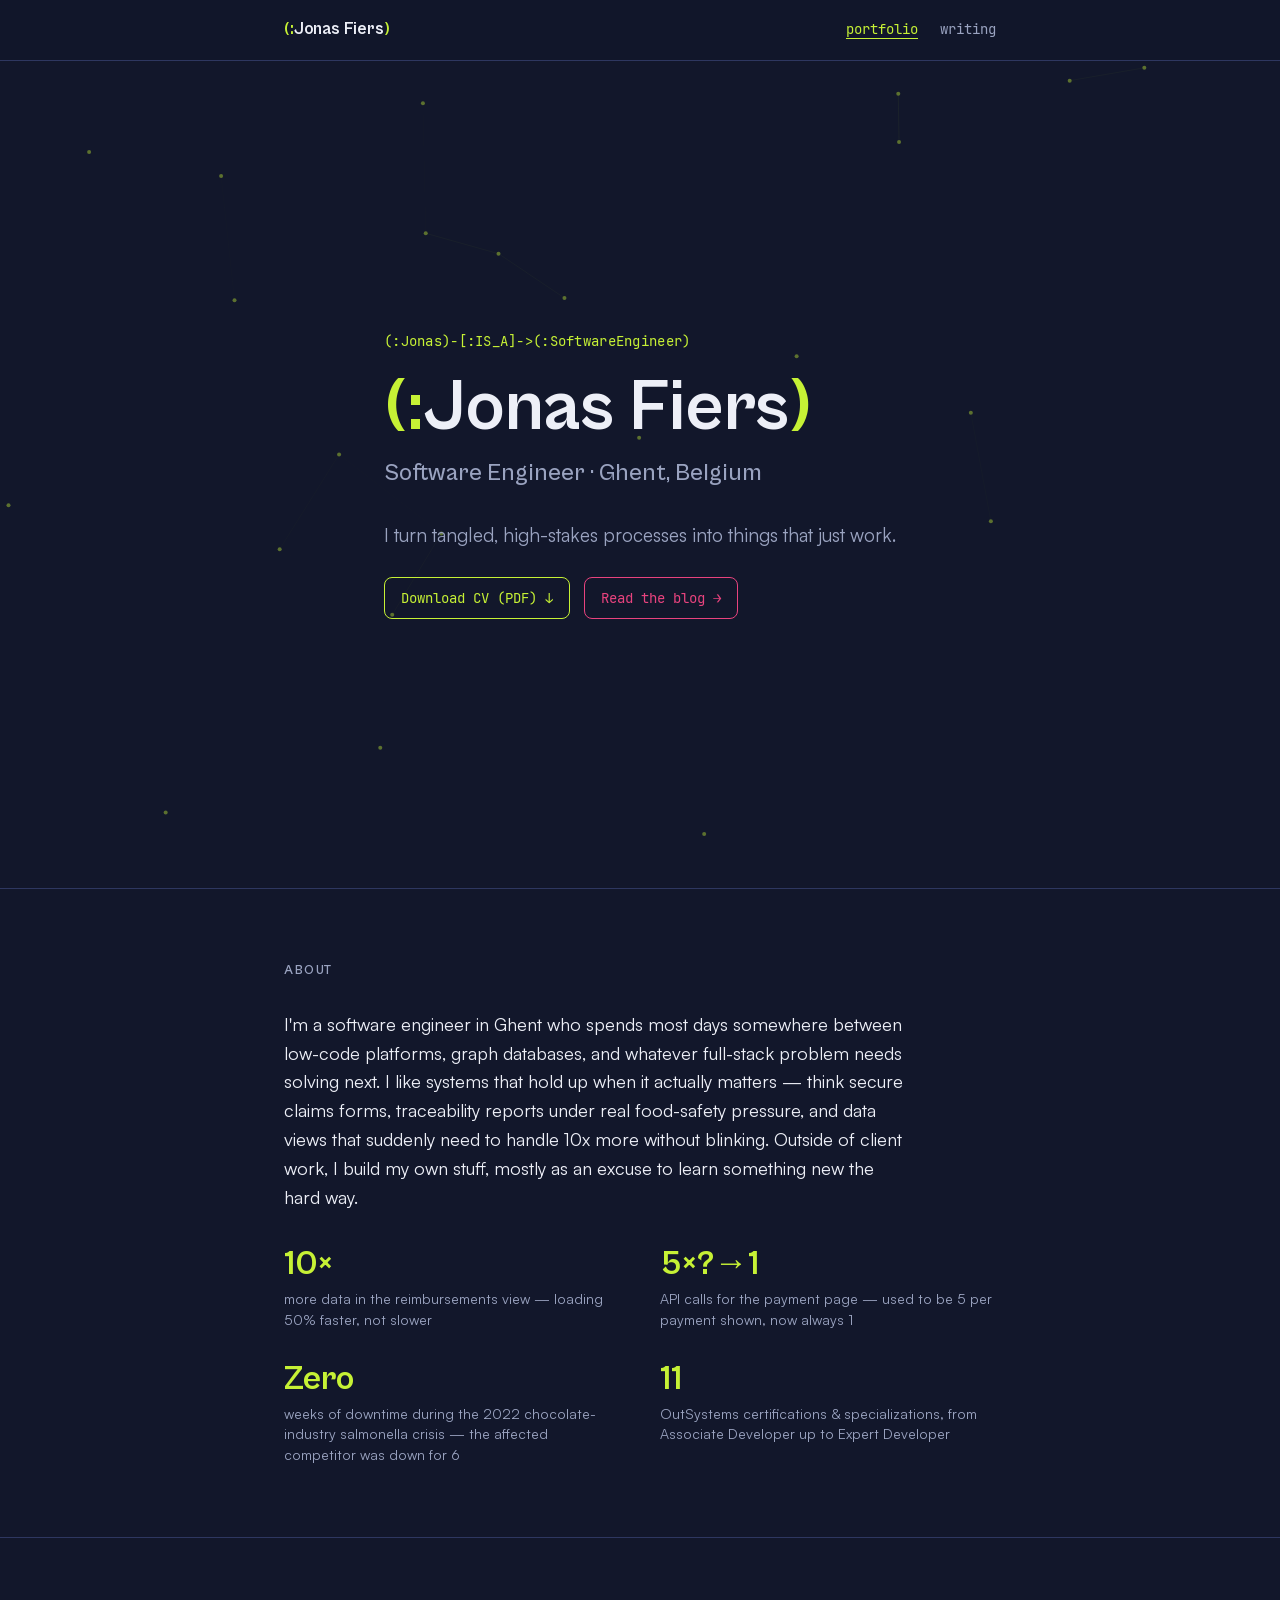
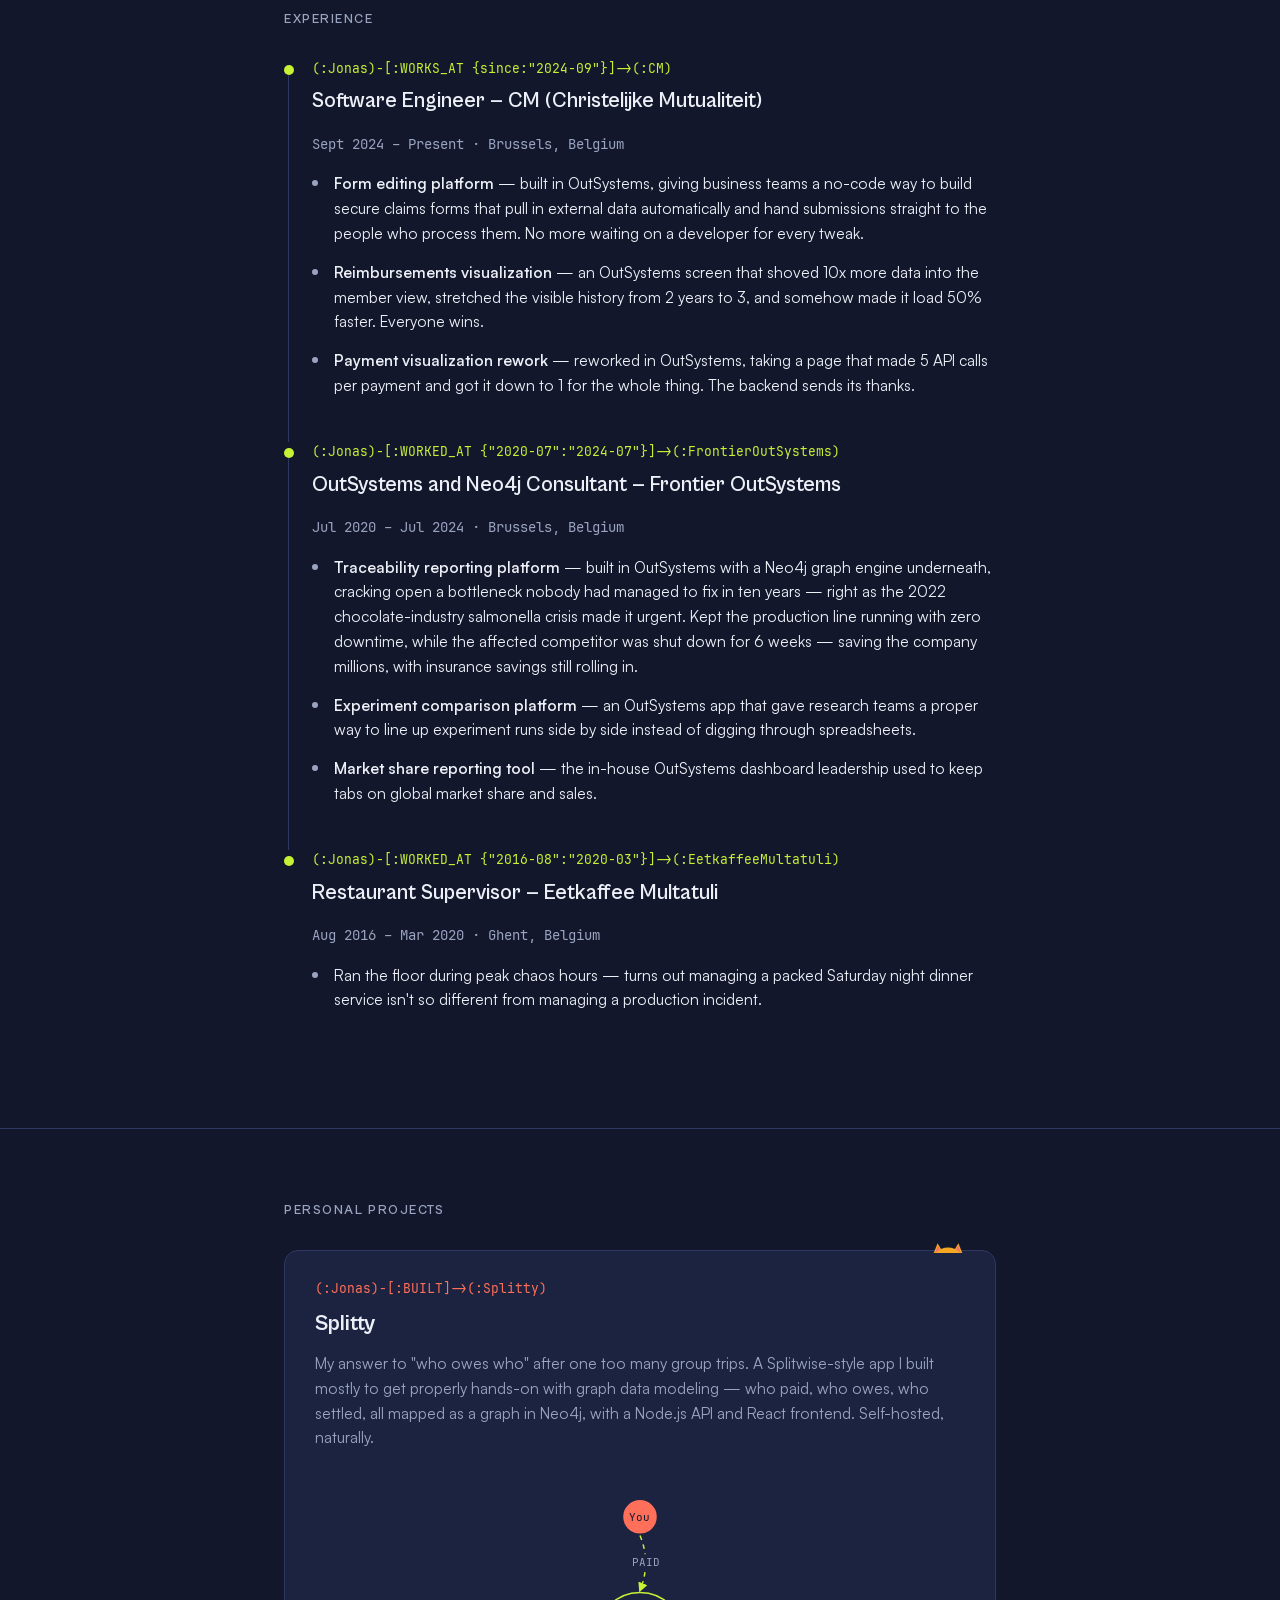
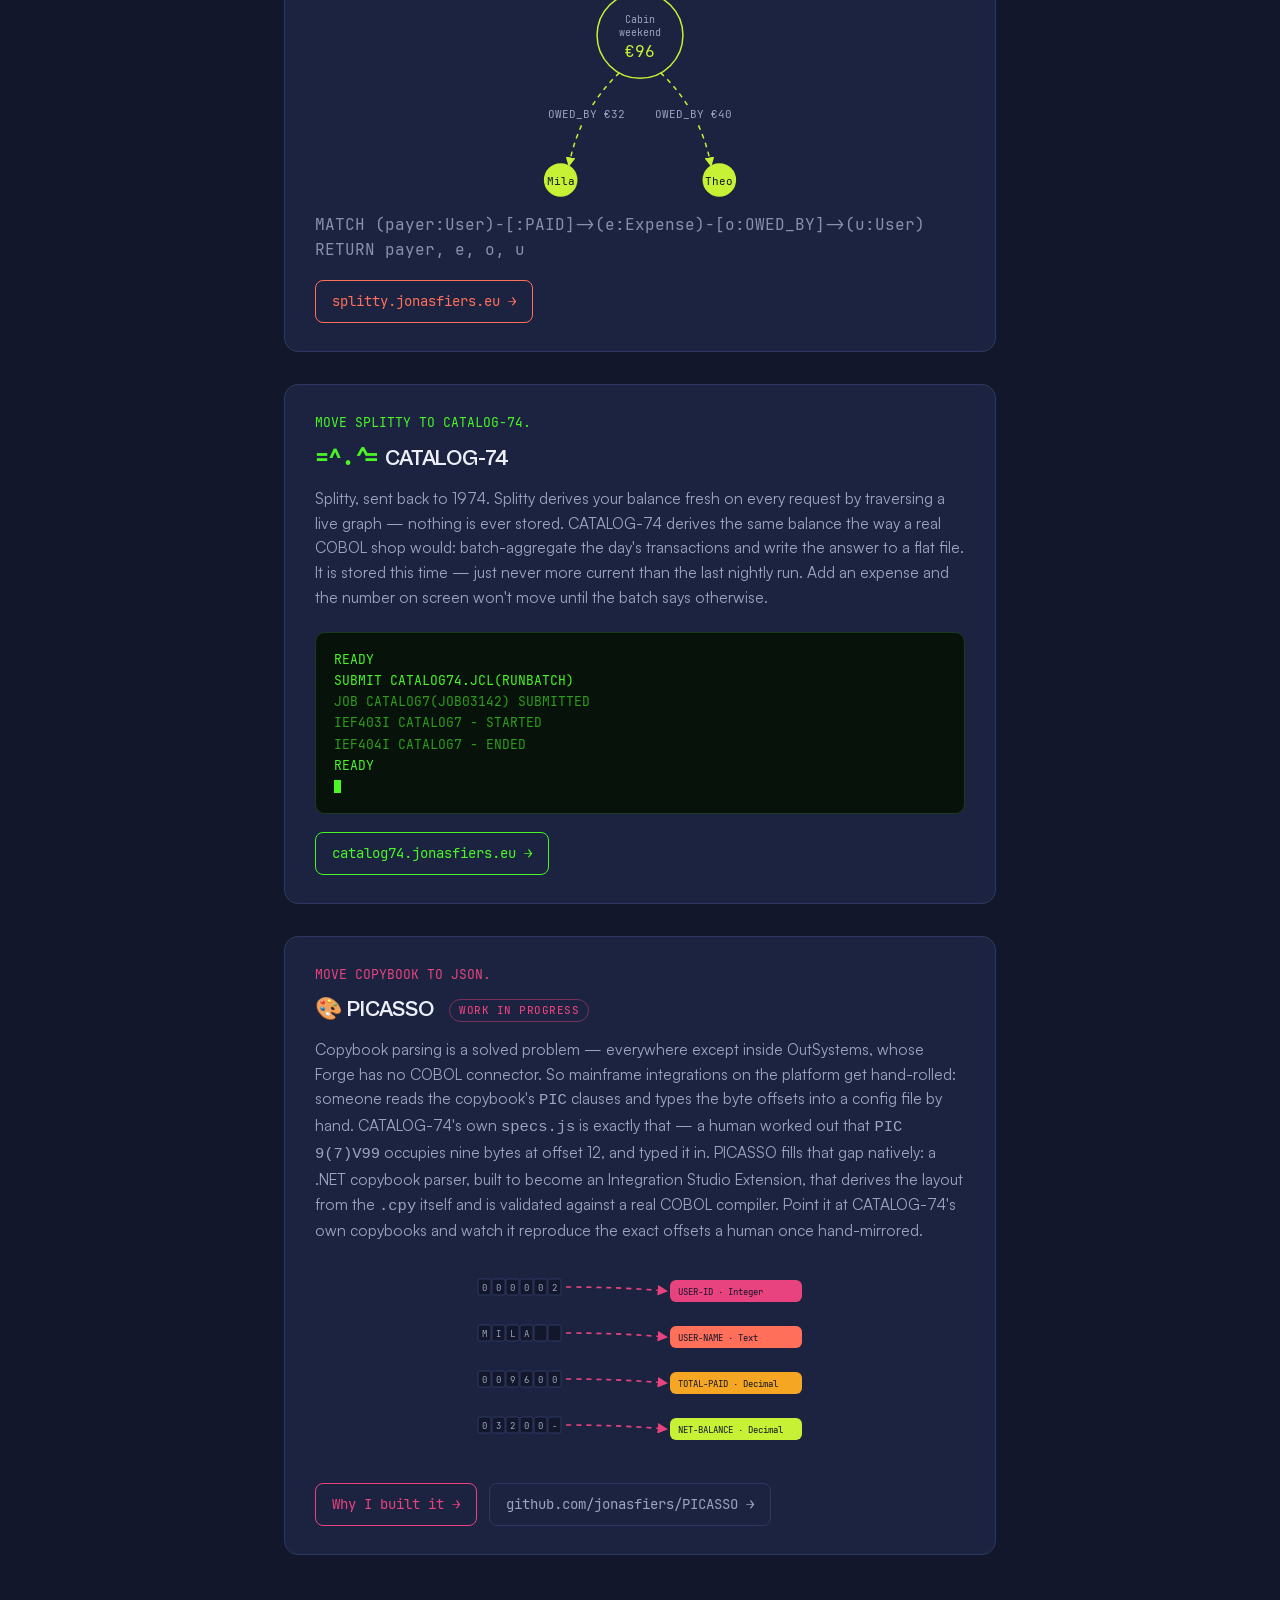
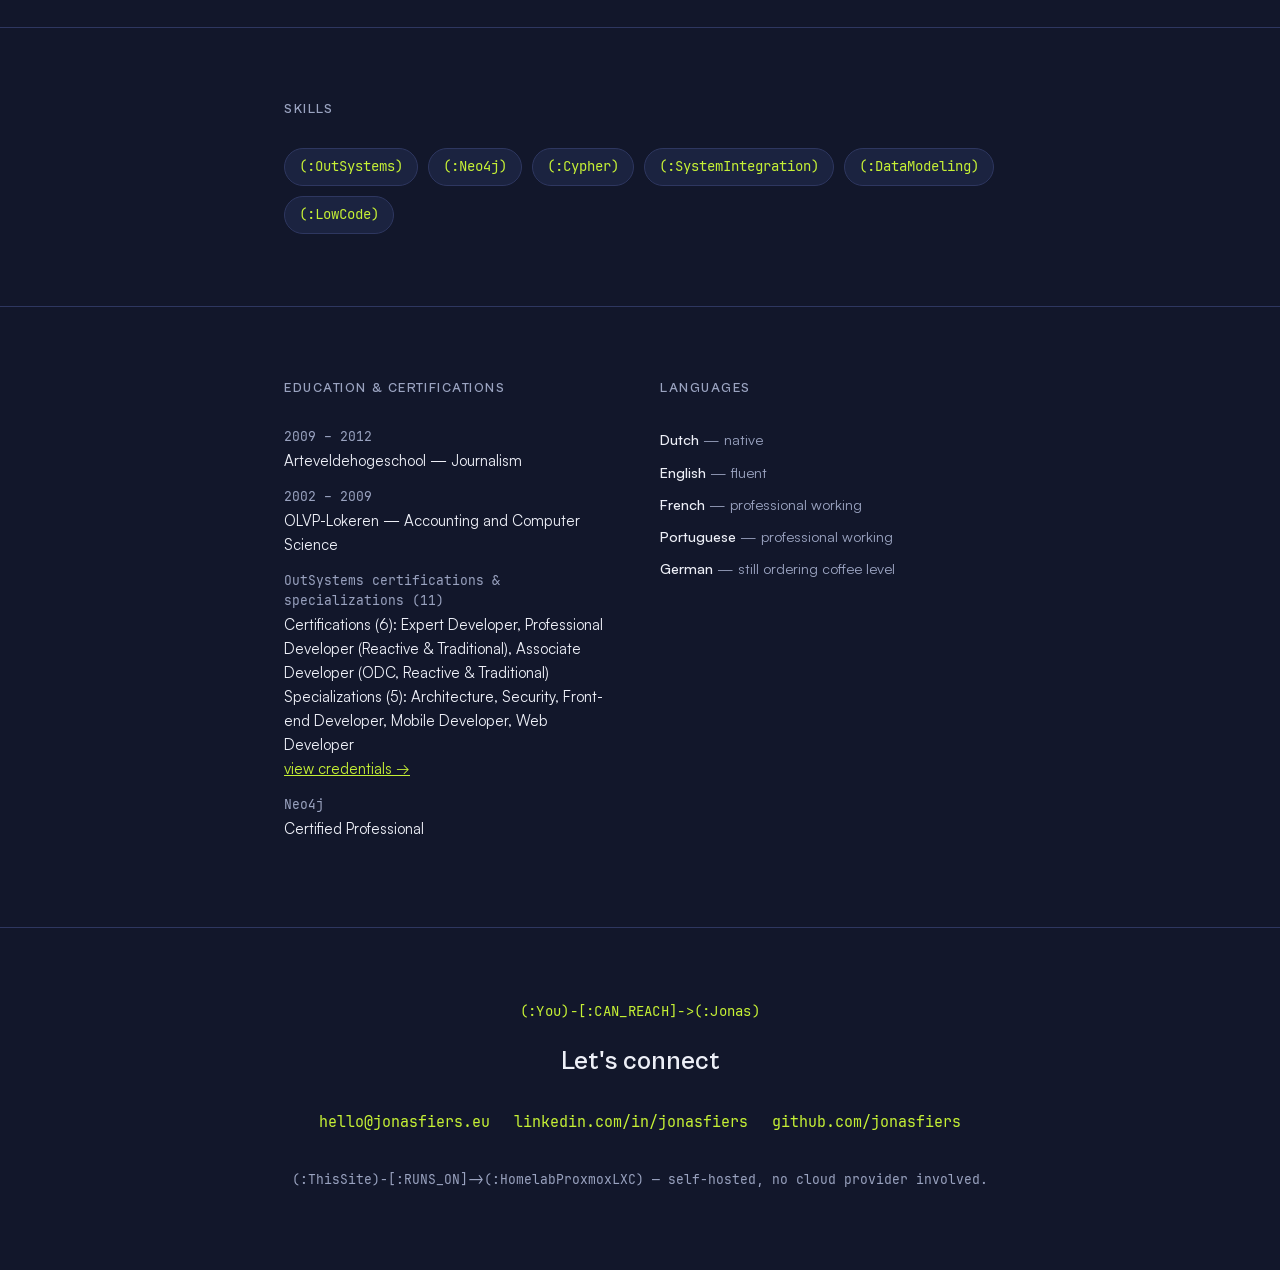
==== index.html @ feff8076 "Revert "portfolio: reveal the header only after scrolling past the hero" This reverts commit 8141724" ====
<!DOCTYPE html>
<html lang="en">
<head>
<meta charset="UTF-8">
<meta name="viewport" content="width=device-width, initial-scale=1.0">
<title>Jonas Fiers — Software Engineer in Ghent, Belgium</title>
<meta name="description" content="Software engineer in Ghent building enterprise platforms in OutSystems and Neo4j — from secure claims forms to a traceability system that saved millions during the 2022 chocolate-industry salmonella crisis.">
<meta property="og:type" content="website">
<meta property="og:url" content="https://www.jonasfiers.eu">
<link rel="canonical" href="https://www.jonasfiers.eu/">
<meta property="og:title" content="Jonas Fiers — Software Engineer">
<meta property="og:description" content="Software engineer in Ghent building enterprise platforms in OutSystems and Neo4j — from secure claims forms to a traceability system that saved millions during the 2022 chocolate-industry salmonella crisis.">
<meta property="og:image" content="https://www.jonasfiers.eu/og-image.png">
<meta property="og:image:width" content="1200">
<meta property="og:image:height" content="630">
<meta name="twitter:card" content="summary_large_image">
<meta name="twitter:title" content="Jonas Fiers — Software Engineer">
<meta name="twitter:description" content="Software engineer in Ghent building enterprise platforms in OutSystems and Neo4j — from secure claims forms to a traceability system that saved millions during the 2022 chocolate-industry salmonella crisis.">
<meta name="twitter:image" content="https://www.jonasfiers.eu/og-image.png">
<!-- @@favicon@@ -->
<link rel="icon" type="image/svg+xml" href="favicon.svg">
<!-- @@/favicon@@ -->
<link rel="preload" href="fonts/CabinetGrotesk-Variable.woff2" as="font" type="font/woff2" crossorigin>
<link rel="preload" href="fonts/Satoshi-Variable.woff2" as="font" type="font/woff2" crossorigin>
<link rel="preload" href="fonts/JetBrainsMono-Regular.woff2" as="font" type="font/woff2" crossorigin>
<link rel="stylesheet" href="assets/site.css">
<script type="application/ld+json">
{
  "@context": "https://schema.org",
  "@type": "Person",
  "name": "Jonas Fiers",
  "url": "https://www.jonasfiers.eu",
  "jobTitle": "Software Engineer",
  "worksFor": {
    "@type": "Organization",
    "name": "CM (Christelijke Mutualiteit)"
  },
  "address": {
    "@type": "PostalAddress",
    "addressLocality": "Ghent",
    "addressCountry": "BE"
  },
  "email": "mailto:hello@jonasfiers.eu",
  "sameAs": [
    "https://linkedin.com/in/jonasfiers",
    "https://github.com/jonasfiers",
    "https://splitty.jonasfiers.eu",
    "https://catalog74.jonasfiers.eu",
    "https://github.com/jonasfiers/PICASSO"
  ],
  "knowsAbout": ["OutSystems", "Neo4j", "Cypher Query Language", "Low-code development", "Graph data modeling", "COBOL", "Legacy system integration"]
}
</script>
</head>
<body class="home">

<!-- @@header@@ -->
<header class="site-header section-portfolio">
  <div class="wrap">
    <a class="brand" href="index.html"><span>(:</span>Jonas Fiers<span>)</span></a>
    <nav class="nav-links" aria-label="Primary">
      <a class="to-portfolio" href="index.html" aria-current="page">Portfolio</a>
      <a class="to-writing" href="blog/index.html">Writing</a>
    </nav>
  </div>
</header>
<!-- @@/header@@ -->

<section class="hero">
  <canvas id="graph-canvas" aria-hidden="true" role="presentation"></canvas>
  <div class="wrap hero-content">
    <p class="eyebrow">(:Jonas)-[:IS_A]-&gt;(:SoftwareEngineer)</p>
    <h1><span>(:</span>Jonas Fiers<span>)</span></h1>
    <p class="role">Software Engineer · Ghent, Belgium</p>
    <p class="tagline">I turn tangled, high-stakes processes into things that just&nbsp;work.</p>
    <div class="hero-links">
      <a class="cv-link" href="Jonas_Fiers_CV.pdf" download>Download CV (PDF) &darr;</a>
      <a class="writing-link" href="blog/index.html">Read the blog &rarr;</a>
    </div>
  </div>
</section>

<section class="about">
  <div class="wrap">
    <h2>About</h2>
    <p>I'm a software engineer in Ghent who spends most days somewhere between low-code platforms, graph databases, and whatever full-stack problem needs solving next. I like systems that hold up when it actually matters &mdash; think secure claims forms, traceability reports under real food-safety pressure, and data views that suddenly need to handle 10x more without blinking. Outside of client work, I build my own stuff, mostly as an excuse to learn something new the hard way.</p>

    <div class="stats">
      <div class="stat">
        <div class="num">10&times;</div>
        <div class="label">more data in the reimbursements view &mdash; loading 50% faster, not slower</div>
      </div>
      <div class="stat">
        <div class="num">5&times;?&rarr;1</div>
        <div class="label">API calls for the payment page &mdash; used to be 5 per payment shown, now always 1</div>
      </div>
      <div class="stat">
        <div class="num">Zero</div>
        <div class="label">weeks of downtime during the 2022 chocolate-industry salmonella crisis &mdash; the affected competitor was down for 6</div>
      </div>
      <div class="stat">
        <div class="num">11</div>
        <div class="label">OutSystems certifications &amp; specializations, from Associate Developer up to Expert Developer</div>
      </div>
    </div>
  </div>
</section>

<section class="experience">
  <div class="wrap">
    <h2>Experience</h2>

    <div class="job">
      <span class="cypher">(:Jonas)-[:WORKS_AT {since:"2024-09"}]-&gt;(:CM)</span>
      <h3>Software Engineer &mdash; CM (Christelijke Mutualiteit)</h3>
      <p class="meta">Sept 2024 &ndash; Present · Brussels, Belgium</p>
      <div class="project-node"><b>Form editing platform</b> &mdash; built in OutSystems, giving business teams a no-code way to build secure claims forms that pull in external data automatically and hand submissions straight to the people who process them. No more waiting on a developer for every tweak.</div>
      <div class="project-node"><b>Reimbursements visualization</b> &mdash; an OutSystems screen that shoved 10x more data into the member view, stretched the visible history from 2 years to 3, and somehow made it load 50% faster. Everyone wins.</div>
      <div class="project-node"><b>Payment visualization rework</b> &mdash; reworked in OutSystems, taking a page that made 5 API calls per payment and got it down to 1 for the whole thing. The backend sends its thanks.</div>
    </div>

    <div class="job">
      <span class="cypher">(:Jonas)-[:WORKED_AT {"2020-07":"2024-07"}]-&gt;(:FrontierOutSystems)</span>
      <h3>OutSystems and Neo4j Consultant &mdash; Frontier OutSystems</h3>
      <p class="meta">Jul 2020 &ndash; Jul 2024 · Brussels, Belgium</p>
      <div class="project-node"><b>Traceability reporting platform</b> &mdash; built in OutSystems with a Neo4j graph engine underneath, cracking open a bottleneck nobody had managed to fix in ten years &mdash; right as the 2022 chocolate-industry salmonella crisis made it urgent. Kept the production line running with zero downtime, while the affected competitor was shut down for 6 weeks &mdash; saving the company millions, with insurance savings still rolling in.</div>
      <div class="project-node"><b>Experiment comparison platform</b> &mdash; an OutSystems app that gave research teams a proper way to line up experiment runs side by side instead of digging through spreadsheets.</div>
      <div class="project-node"><b>Market share reporting tool</b> &mdash; the in-house OutSystems dashboard leadership used to keep tabs on global market share and sales.</div>
    </div>

    <div class="job">
      <span class="cypher">(:Jonas)-[:WORKED_AT {"2016-08":"2020-03"}]-&gt;(:EetkaffeeMultatuli)</span>
      <h3>Restaurant Supervisor &mdash; Eetkaffee Multatuli</h3>
      <p class="meta">Aug 2016 &ndash; Mar 2020 · Ghent, Belgium</p>
      <div class="project-node">Ran the floor during peak chaos hours &mdash; turns out managing a packed Saturday night dinner service isn't so different from managing a production incident.</div>
    </div>
  </div>
</section>

<section class="project">
  <div class="wrap">
    <h2>Personal projects</h2>
    <div class="project-cards">
    <div class="splitty-card">
      <div class="splitty-cat-peek">
        <svg class="splitty-cat" viewBox="0 0 48 48" fill="none" aria-hidden="true">
          <g class="cat-body">
            <g class="cat-ear-left">
              <polygon points="10,18 14,8 20,18" fill="#F5A623"/>
              <polygon points="12,17 14,10 18,17" fill="#F07167"/>
            </g>
            <g class="cat-ear-right">
              <polygon points="28,18 34,8 38,18" fill="#F5A623"/>
              <polygon points="30,17 34,10 36,17" fill="#F07167"/>
            </g>
            <circle cx="24" cy="28" r="16" fill="#F5A623"/>
            <g class="cat-eye-group">
              <ellipse cx="19" cy="27" rx="2.5" ry="3" fill="#2C1A0E"/>
              <circle cx="20" cy="26" r="0.9" fill="white"/>
            </g>
            <g class="cat-eye-group">
              <ellipse cx="29" cy="27" rx="2.5" ry="3" fill="#2C1A0E"/>
              <circle cx="30" cy="26" r="0.9" fill="white"/>
            </g>
            <ellipse cx="24" cy="32" rx="1.5" ry="1.1" fill="#F07167"/>
            <line x1="8" y1="30" x2="19" y2="32" stroke="#2C1A0E" stroke-width="0.7" opacity="0.4"/>
            <line x1="8" y1="33" x2="19" y2="33" stroke="#2C1A0E" stroke-width="0.7" opacity="0.4"/>
            <line x1="29" y1="32" x2="40" y2="30" stroke="#2C1A0E" stroke-width="0.7" opacity="0.4"/>
            <line x1="29" y1="33" x2="40" y2="33" stroke="#2C1A0E" stroke-width="0.7" opacity="0.4"/>
          </g>
        </svg>
      </div>
      <span class="cypher">(:Jonas)-[:BUILT]-&gt;(:Splitty)</span>
      <h3>Splitty</h3>
      <p>My answer to "who owes who" after one too many group trips. A Splitwise-style app I built mostly to get properly hands-on with graph data modeling &mdash; who paid, who owes, who settled, all mapped as a graph in Neo4j, with a Node.js API and React frontend. Self-hosted, naturally.</p>

      <div class="splitty-graph">
        <svg viewBox="0 0 300 365" role="img">
          <title>Splitty's actual data shape: You paid for an Expense, "Cabin weekend" for €96, which is owed by Mila (€32) and Theo (€40). Balances are derived from these PAID and OWED_BY relationships, not stored directly between people.</title>
          <defs>
            <marker id="arrow-lime" viewBox="0 0 10 10" refX="8" refY="5" markerWidth="6.5" markerHeight="6.5" orient="auto-start-reverse">
              <path d="M0,0 L10,5 L0,10 z" fill="var(--lime)"/>
            </marker>
          </defs>

          <path class="flow-edge" d="M150,68 Q162,97 150,127" fill="none" stroke="var(--lime)" stroke-width="1.6" marker-end="url(#arrow-lime)"/>
          <path class="flow-edge delay-1" d="M128,215 Q85,256 74,314" fill="none" stroke="var(--lime)" stroke-width="1.6" marker-end="url(#arrow-lime)"/>
          <path class="flow-edge delay-2" d="M172,215 Q215,256 226,314" fill="none" stroke="var(--lime)" stroke-width="1.6" marker-end="url(#arrow-lime)"/>

          <rect x="134" y="88" width="44" height="18" rx="5" fill="var(--surface)"/>
          <text x="156" y="101" text-anchor="middle" font-family="var(--mono)" font-size="12" fill="var(--text-dim)">PAID</text>

          <rect x="48" y="251" width="90" height="18" rx="5" fill="var(--surface)"/>
          <text x="93" y="264" text-anchor="middle" font-family="var(--mono)" font-size="12" fill="var(--text-dim)">OWED_BY &#8364;32</text>

          <rect x="162" y="251" width="90" height="18" rx="5" fill="var(--surface)"/>
          <text x="207" y="264" text-anchor="middle" font-family="var(--mono)" font-size="12" fill="var(--text-dim)">OWED_BY &#8364;40</text>

          <circle cx="150" cy="175" r="46" fill="var(--surface)" stroke="var(--lime)" stroke-width="1.6"/>
          <text x="150" y="162" text-anchor="middle" font-family="var(--mono)" font-size="11" fill="var(--text-dim)">Cabin</text>
          <text x="150" y="176" text-anchor="middle" font-family="var(--mono)" font-size="11" fill="var(--text-dim)">weekend</text>
          <text x="150" y="198" text-anchor="middle" font-family="var(--mono)" font-size="17" fill="var(--lime)">&#8364;96</text>

          <circle cx="150" cy="48" r="18" fill="var(--coral)"/>
          <text x="150" y="53" text-anchor="middle" font-family="var(--mono)" font-size="12" fill="var(--bg)">You</text>

          <circle cx="65" cy="330" r="18" fill="var(--lime)"/>
          <text x="65" y="335" text-anchor="middle" font-family="var(--mono)" font-size="12" fill="var(--bg)">Mila</text>

          <circle cx="235" cy="330" r="18" fill="var(--lime)"/>
          <text x="235" y="335" text-anchor="middle" font-family="var(--mono)" font-size="12" fill="var(--bg)">Theo</text>
        </svg>
        <p class="splitty-query">MATCH (payer:User)-[:PAID]-&gt;(e:Expense)-[o:OWED_BY]-&gt;(u:User) RETURN payer, e, o, u</p>
      </div>

      <a class="splitty-link" href="https://splitty.jonasfiers.eu" target="_blank" rel="noopener">splitty.jonasfiers.eu &rarr;</a>
    </div>

    <div class="catalog74-card">
      <span class="cypher">MOVE SPLITTY TO CATALOG-74.</span>
      <h3><span class="c74-glyph">=^.^=</span> CATALOG-74</h3>
      <p>Splitty, sent back to 1974. Splitty derives your balance fresh on every request by traversing a live graph &mdash; nothing is ever stored. CATALOG-74 derives the same balance the way a real COBOL shop would: batch-aggregate the day's transactions and write the answer to a flat file. It is stored this time &mdash; just never more current than the last nightly run. Add an expense and the number on screen won't move until the batch says otherwise.</p>

      <div class="c74-terminal"><pre>READY
SUBMIT CATALOG74.JCL(RUNBATCH)
<span class="dim">JOB CATALOG7(JOB03142) SUBMITTED</span>
<span class="dim">IEF403I CATALOG7 - STARTED</span>
<span class="dim">IEF404I CATALOG7 - ENDED</span>
READY
<span class="c74-cursor"></span></pre></div>

      <a class="catalog74-link" href="https://catalog74.jonasfiers.eu" target="_blank" rel="noopener">catalog74.jonasfiers.eu &rarr;</a>
    </div>

    <div class="picasso-card">
      <span class="cypher">MOVE COPYBOOK TO JSON.</span>
      <h3>&#127912; PICASSO <span class="wip">Work in progress</span></h3>
      <p>Copybook parsing is a solved problem &mdash; everywhere except inside OutSystems, whose Forge has no COBOL connector. So mainframe integrations on the platform get hand-rolled: someone reads the copybook's <code>PIC</code> clauses and types the byte offsets into a config file by hand. CATALOG-74's own <code>specs.js</code> is exactly that &mdash; a human worked out that <code>PIC 9(7)V99</code> occupies nine bytes at offset 12, and typed it in. PICASSO fills that gap natively: a .NET copybook parser, built to become an Integration Studio Extension, that derives the layout from the <code>.cpy</code> itself and is validated against a real COBOL compiler. Point it at CATALOG-74's own copybooks and watch it reproduce the exact offsets a human once hand-mirrored.</p>

      <div class="picasso-canvas">
        <svg viewBox="0 0 340 200" role="img">
          <title>PICASSO reading a CATALOG-74 fixed-width record: the same undifferentiated bytes on the left are derived into four typed, named fields on the right &mdash; USER-ID as Integer, USER-NAME as Text, TOTAL-PAID as Decimal, and NET-BALANCE as a signed Decimal whose trailing sign byte belongs to that one field.</title>
          <defs>
            <marker id="arrow-picasso" viewBox="0 0 10 10" refX="8" refY="5" markerWidth="6.5" markerHeight="6.5" orient="auto-start-reverse">
              <path d="M0,0 L10,5 L0,10 z" fill="#E8437E"/>
            </marker>
          </defs>

          <!-- Raw fixed-width bytes: one record, no field boundaries visible. -->
          <g>
            <rect x="8" y="14" width="13" height="16" rx="2" fill="var(--bg)" stroke="var(--border)"/>
            <text x="14.5" y="25.5" text-anchor="middle" class="picasso-byte">0</text>
            <rect x="22" y="14" width="13" height="16" rx="2" fill="var(--bg)" stroke="var(--border)"/>
            <text x="28.5" y="25.5" text-anchor="middle" class="picasso-byte">0</text>
            <rect x="36" y="14" width="13" height="16" rx="2" fill="var(--bg)" stroke="var(--border)"/>
            <text x="42.5" y="25.5" text-anchor="middle" class="picasso-byte">0</text>
            <rect x="50" y="14" width="13" height="16" rx="2" fill="var(--bg)" stroke="var(--border)"/>
            <text x="56.5" y="25.5" text-anchor="middle" class="picasso-byte">0</text>
            <rect x="64" y="14" width="13" height="16" rx="2" fill="var(--bg)" stroke="var(--border)"/>
            <text x="70.5" y="25.5" text-anchor="middle" class="picasso-byte">0</text>
            <rect x="78" y="14" width="13" height="16" rx="2" fill="var(--bg)" stroke="var(--border)"/>
            <text x="84.5" y="25.5" text-anchor="middle" class="picasso-byte">2</text>
          </g>
          <g>
            <rect x="8" y="60" width="13" height="16" rx="2" fill="var(--bg)" stroke="var(--border)"/>
            <text x="14.5" y="71.5" text-anchor="middle" class="picasso-byte">M</text>
            <rect x="22" y="60" width="13" height="16" rx="2" fill="var(--bg)" stroke="var(--border)"/>
            <text x="28.5" y="71.5" text-anchor="middle" class="picasso-byte">I</text>
            <rect x="36" y="60" width="13" height="16" rx="2" fill="var(--bg)" stroke="var(--border)"/>
            <text x="42.5" y="71.5" text-anchor="middle" class="picasso-byte">L</text>
            <rect x="50" y="60" width="13" height="16" rx="2" fill="var(--bg)" stroke="var(--border)"/>
            <text x="56.5" y="71.5" text-anchor="middle" class="picasso-byte">A</text>
            <rect x="64" y="60" width="13" height="16" rx="2" fill="var(--bg)" stroke="var(--border)"/>
            <text x="70.5" y="71.5" text-anchor="middle" class="picasso-byte">&#160;</text>
            <rect x="78" y="60" width="13" height="16" rx="2" fill="var(--bg)" stroke="var(--border)"/>
            <text x="84.5" y="71.5" text-anchor="middle" class="picasso-byte">&#160;</text>
          </g>
          <!-- Amount field, DISPLAY numeric. -->
          <g>
            <rect x="8" y="106" width="13" height="16" rx="2" fill="var(--bg)" stroke="var(--border)"/>
            <text x="14.5" y="117.5" text-anchor="middle" class="picasso-byte">0</text>
            <rect x="22" y="106" width="13" height="16" rx="2" fill="var(--bg)" stroke="var(--border)"/>
            <text x="28.5" y="117.5" text-anchor="middle" class="picasso-byte">0</text>
            <rect x="36" y="106" width="13" height="16" rx="2" fill="var(--bg)" stroke="var(--border)"/>
            <text x="42.5" y="117.5" text-anchor="middle" class="picasso-byte">9</text>
            <rect x="50" y="106" width="13" height="16" rx="2" fill="var(--bg)" stroke="var(--border)"/>
            <text x="56.5" y="117.5" text-anchor="middle" class="picasso-byte">6</text>
            <rect x="64" y="106" width="13" height="16" rx="2" fill="var(--bg)" stroke="var(--border)"/>
            <text x="70.5" y="117.5" text-anchor="middle" class="picasso-byte">0</text>
            <rect x="78" y="106" width="13" height="16" rx="2" fill="var(--bg)" stroke="var(--border)"/>
            <text x="84.5" y="117.5" text-anchor="middle" class="picasso-byte">0</text>
          </g>
          <g>
            <rect x="8" y="152" width="13" height="16" rx="2" fill="var(--bg)" stroke="var(--border)"/>
            <text x="14.5" y="163.5" text-anchor="middle" class="picasso-byte">0</text>
            <rect x="22" y="152" width="13" height="16" rx="2" fill="var(--bg)" stroke="var(--border)"/>
            <text x="28.5" y="163.5" text-anchor="middle" class="picasso-byte">3</text>
            <rect x="36" y="152" width="13" height="16" rx="2" fill="var(--bg)" stroke="var(--border)"/>
            <text x="42.5" y="163.5" text-anchor="middle" class="picasso-byte">2</text>
            <rect x="50" y="152" width="13" height="16" rx="2" fill="var(--bg)" stroke="var(--border)"/>
            <text x="56.5" y="163.5" text-anchor="middle" class="picasso-byte">0</text>
            <rect x="64" y="152" width="13" height="16" rx="2" fill="var(--bg)" stroke="var(--border)"/>
            <text x="70.5" y="163.5" text-anchor="middle" class="picasso-byte">0</text>
            <rect x="78" y="152" width="13" height="16" rx="2" fill="var(--bg)" stroke="var(--border)"/>
            <text x="84.5" y="163.5" text-anchor="middle" class="picasso-byte">&#8722;</text>
          </g>

          <path class="flow-edge" d="M96,22 Q150,22 196,26" fill="none" stroke="#E8437E" stroke-width="1.6" marker-end="url(#arrow-picasso)"/>
          <path class="flow-edge delay-1" d="M96,68 Q150,68 196,72" fill="none" stroke="#E8437E" stroke-width="1.6" marker-end="url(#arrow-picasso)"/>
          <path class="flow-edge delay-2" d="M96,114 Q150,114 196,118" fill="none" stroke="#E8437E" stroke-width="1.6" marker-end="url(#arrow-picasso)"/>
          <path class="flow-edge delay-1" d="M96,160 Q150,160 196,164" fill="none" stroke="#E8437E" stroke-width="1.6" marker-end="url(#arrow-picasso)"/>

          <!-- Typed fields, derived. -->
          <rect x="200" y="15" width="132" height="22" rx="6" fill="#E8437E"/>
          <text x="208" y="30" class="picasso-swatch-label">USER-ID &#183; Integer</text>

          <rect x="200" y="61" width="132" height="22" rx="6" fill="var(--coral)"/>
          <text x="208" y="76" class="picasso-swatch-label">USER-NAME &#183; Text</text>

          <rect x="200" y="107" width="132" height="22" rx="6" fill="#F5A623"/>
          <text x="208" y="122" class="picasso-swatch-label">TOTAL-PAID &#183; Decimal</text>

          <rect x="200" y="153" width="132" height="22" rx="6" fill="var(--lime)"/>
          <text x="208" y="168" class="picasso-swatch-label">NET-BALANCE &#183; Decimal</text>
        </svg>
      </div>

      <div class="picasso-links">
        <a class="picasso-link" href="blog/picasso-the-thing-that-should-exist.html">Why I built it &rarr;</a>
        <a class="picasso-link ghost" href="https://github.com/jonasfiers/PICASSO" target="_blank" rel="noopener">github.com/jonasfiers/PICASSO &rarr;</a>
      </div>
    </div>
    </div>
  </div>
</section>

<section class="skills">
  <div class="wrap">
    <h2>Skills</h2>
    <div class="pills">
      <span class="pill">(:OutSystems)</span>
      <span class="pill">(:Neo4j)</span>
      <span class="pill">(:Cypher)</span>
      <span class="pill">(:SystemIntegration)</span>
      <span class="pill">(:DataModeling)</span>
      <span class="pill">(:LowCode)</span>
    </div>
  </div>
</section>

<section class="edu-lang">
  <div class="wrap grid-two">
    <div>
      <h2>Education &amp; certifications</h2>
      <div class="list-item"><span class="label">2009 &ndash; 2012</span>Arteveldehogeschool &mdash; Journalism</div>
      <div class="list-item"><span class="label">2002 &ndash; 2009</span>OLVP-Lokeren &mdash; Accounting and Computer Science</div>
      <div class="list-item">
        <span class="label">OutSystems certifications &amp; specializations (11)</span>
        Certifications (6): Expert Developer, Professional Developer (Reactive &amp; Traditional), Associate Developer (ODC, Reactive &amp; Traditional)<br>
        Specializations (5): Architecture, Security, Front-end Developer, Mobile Developer, Web Developer<br>
        <a href="https://www.outsystems.com/profile/zbgarzwij8/learn?trk=public_profile_see-credential" target="_blank" rel="noopener" style="color:var(--lime);">view credentials &rarr;</a>
      </div>
      <div class="list-item">
        <span class="label">Neo4j</span>
        Certified Professional
      </div>
    </div>
    <div>
      <h2>Languages</h2>
      <div class="langs">
        <span><b>Dutch</b> &mdash; native</span><br>
        <span><b>English</b> &mdash; fluent</span><br>
        <span><b>French</b> &mdash; professional working</span><br>
        <span><b>Portuguese</b> &mdash; professional working</span><br>
        <span><b>German</b> &mdash; still ordering coffee level</span>
      </div>
    </div>
  </div>
</section>

<section class="contact">
  <div class="wrap">
    <p class="eyebrow" style="display:flex;">(:You)-[:CAN_REACH]-&gt;(:Jonas)</p>
    <h2>Let's connect</h2>
    <div class="contact-links">
      <a href="mailto:hello@jonasfiers.eu">hello@jonasfiers.eu</a>
      <a href="https://linkedin.com/in/jonasfiers" target="_blank" rel="noopener">linkedin.com/in/jonasfiers</a>
      <a href="https://github.com/jonasfiers" target="_blank" rel="noopener">github.com/jonasfiers</a>
    </div>
    <p style="margin-top:36px;font-family:var(--mono);font-size:12.5px;color:var(--text-dim);">(:ThisSite)-[:RUNS_ON]-&gt;(:HomelabProxmoxLXC) &mdash; self-hosted, no cloud provider involved.</p>
  </div>
</section>

<script>
  // subtle drifting node network in hero background
  const canvas = document.getElementById('graph-canvas');
  const ctx = canvas.getContext('2d');
  let w, h, nodes;

  function resize(){
    const hero = canvas.parentElement;
    w = canvas.width = hero.clientWidth;
    h = canvas.height = hero.clientHeight;
  }
  function initNodes(){
    const count = Math.max(18, Math.floor((w*h)/45000));
    nodes = Array.from({length:count}, () => ({
      x: Math.random()*w,
      y: Math.random()*h,
      vx: (Math.random()-0.5)*0.25,
      vy: (Math.random()-0.5)*0.25
    }));
  }
  function tick(){
    ctx.clearRect(0,0,w,h);
    nodes.forEach(n=>{
      n.x += n.vx; n.y += n.vy;
      if(n.x<0||n.x>w) n.vx*=-1;
      if(n.y<0||n.y>h) n.vy*=-1;
    });
    for(let i=0;i<nodes.length;i++){
      for(let j=i+1;j<nodes.length;j++){
        const a=nodes[i], b=nodes[j];
        const d = Math.hypot(a.x-b.x, a.y-b.y);
        if(d<140){
          ctx.strokeStyle = `rgba(198,241,53,${0.14*(1-d/140)})`;
          ctx.lineWidth=1;
          ctx.beginPath();
          ctx.moveTo(a.x,a.y);
          ctx.lineTo(b.x,b.y);
          ctx.stroke();
        }
      }
    }
    nodes.forEach(n=>{
      ctx.fillStyle='rgba(198,241,53,0.75)';
      ctx.beginPath();
      ctx.arc(n.x,n.y,2,0,Math.PI*2);
      ctx.fill();
    });
    requestAnimationFrame(tick);
  }
  if(!window.matchMedia('(prefers-reduced-motion: reduce)').matches){
    resize(); initNodes(); tick();
    let lastW = w;
    window.addEventListener('resize', ()=>{
      // mobile browsers fire resize when the address bar collapses on scroll,
      // changing height only — ignore those so nodes don't jump/regenerate
      if(canvas.parentElement.clientWidth === lastW) return;
      resize(); initNodes();
      lastW = w;
    });
  }
</script>

</body>
</html>
---- assets/site.css ----
/* ============================================================================
   site.css — the ONE stylesheet for jonasfiers.eu.
   Linked by every page (index.html + blog/*.html) via a single <link>.

   Consolidated from what used to be four sources: index.html's two inline
   <style> blocks (fonts + homepage CSS), blog/blog.css, assets/tokens.css and
   assets/chrome.css. Merging them into one file removes a base-style divergence:
   -webkit-font-smoothing:antialiased was set on <body> only in blog.css, so the
   homepage rendered text slightly heavier. The unified base below gives every
   page the same antialiasing.

   Font url()s use root-relative paths (leading slash) so this one shared file
   resolves identically from '/' and from '/blog/'. The site is served from the
   web root, so /fonts/… is correct from every page.

   Section order:
     1. @font-face (×4)
     2. :root design tokens
     3. Unified base / reset  (*, html, body, a, .wrap)
     4. Shared chrome         (site header/nav + slim blog footer)
     5. Homepage-specific rules
     6. Blog / article rules
   ============================================================================ */

/* ── 1. FONTS ───────────────────────────────────────────────────────────────*/
@font-face{
  font-family:'Cabinet Grotesk';
  src:url('../fonts/CabinetGrotesk-Variable.woff2') format('woff2-variations');
  font-weight:300 900; font-style:normal; font-display:swap;
}
@font-face{
  font-family:'Satoshi';
  src:url('../fonts/Satoshi-Variable.woff2') format('woff2-variations');
  font-weight:300 900; font-style:normal; font-display:swap;
}
@font-face{
  font-family:'JetBrains Mono';
  src:url('../fonts/JetBrainsMono-Regular.woff2') format('woff2');
  font-weight:400; font-style:normal; font-display:swap;
}
@font-face{
  font-family:'JetBrains Mono';
  src:url('../fonts/JetBrainsMono-Medium.woff2') format('woff2');
  font-weight:500; font-style:normal; font-display:swap;
}

/* ── 2. DESIGN TOKENS ────────────────────────────────────────────────────────
   Single source of truth for the whole site's palette and type families. */
:root{
  --bg:#12172B;
  --surface:#1B2340;
  --surface-2:#232C52;
  --border:#2E3760;
  --text:#EDEFF7;
  --text-dim:#9AA3C0;
  --lime:#C6F135;
  --coral:#FF6F59;
  --pink:#E8437E;            /* PICASSO series accent */
  --mono:'JetBrains Mono', monospace;
  --sans:'Satoshi', sans-serif;
  --display:'Cabinet Grotesk', sans-serif;
}

/* ── 3. UNIFIED BASE / RESET ─────────────────────────────────────────────────
   One copy for every page. No -webkit-font-smoothing override — text renders
   with the browser default (heavier/subpixel on macOS), matching the original
   homepage; the blog previously forced antialiased, that's removed so the two
   render identically. */
*{box-sizing:border-box;}
html{scroll-behavior:smooth;}
body{
  margin:0;
  background:var(--bg);
  color:var(--text);
  font-family:var(--sans);
  line-height:1.6;
}
a{color:inherit;}
.wrap{max-width:760px;margin:0 auto;padding:0 24px;}

/* ── 4. SHARED CHROME ────────────────────────────────────────────────────────
   The persistent header/nav bar and the slim blog footer, on every page.

   Deliberately does NOT redefine `.wrap` or bare `.contact-links`: the homepage
   uses those class names with a different layout, so only the chrome-scoped
   forms live here (`.site-header .wrap`, the `.site-footer`-scoped rules). The
   homepage has no `.site-header` / `.site-footer`, so nothing here touches it. */

/* SITE HEADER — persistent, links back to the portfolio */
.site-header{
  border-bottom:1px solid var(--border);
  position:sticky;
  top:0;
  z-index:10;
  background:rgba(18,23,43,0.82);
  backdrop-filter:blur(8px);
}
.site-header .wrap{
  display:flex;
  align-items:center;
  justify-content:space-between;
  height:60px;
  /* explicit so the header bar is uniform on every page regardless of each
     page's own .wrap width (homepage and blog now both use 760, see below) */
  max-width:760px;
}
.brand{
  font-family:var(--display);
  font-weight:700;
  font-size:17px;
  text-decoration:none;
  color:var(--text);
  letter-spacing:-0.01em;
}
/* brand dot follows the current section: lime on portfolio, pink on writing */
.site-header.section-portfolio .brand span{color:var(--lime);}
.site-header.section-writing .brand span{color:var(--pink);}
.nav-links{
  display:flex;
  gap:22px;
  font-family:var(--mono);
  font-size:13.5px;
}
.nav-links a{
  color:var(--text-dim);
  text-transform:lowercase;
  text-decoration:none;
  transition:color 0.15s ease;
}
/* neutral grey at rest; the section you're in stays lit across ALL its pages
   (via the section-<name> class on <header>), and hovering any link lights it
   in its colour (portfolio = lime, writing = pink) */
.site-header.section-portfolio .to-portfolio,
.nav-links a.to-portfolio:hover{color:var(--lime);}
.site-header.section-writing .to-writing,
.nav-links a.to-writing:hover{color:var(--pink);}
/* underline marks the exact landing/home page of a section */
.nav-links a[aria-current="page"]{text-decoration:underline;text-underline-offset:4px;}

/* FOOTER (slim, blog pages) */
.site-footer{
  border-top:1px solid var(--border);
  margin-top:72px;
  padding:44px 0 60px;
  text-align:center;
}
.site-footer .back{
  display:inline-flex;
  align-items:center;
  gap:8px;
  font-family:var(--mono);
  font-size:14px;
  text-decoration:none;
  border:1px solid;
  padding:9px 16px;
  border-radius:8px;
  transition:background 0.15s ease, color 0.15s ease;
}
.site-footer .back.to-writing{color:var(--pink);border-color:var(--pink);}
.site-footer .back.to-writing:hover{background:var(--pink);color:var(--bg);}
.site-footer .back.to-portfolio{color:var(--lime);border-color:var(--lime);}
.site-footer .back.to-portfolio:hover{background:var(--lime);color:var(--bg);}
.site-footer .fine{
  margin-top:26px;
  font-family:var(--mono);
  font-size:12.5px;
  color:var(--text-dim);
}

@media(max-width:640px){
  .nav-links{gap:16px;font-size:12.5px;}
}

/* ── 5. HOMEPAGE-SPECIFIC RULES ──────────────────────────────────────────────
   Everything from index.html's page CSS except the base/reset already unified
   above. Only the homepage carries these elements/classes. */

/* HERO */
.hero{
  position:relative;
  min-height:92vh;
  display:flex;
  flex-direction:column;
  justify-content:center;
  overflow:hidden;
  border-bottom:1px solid var(--border);
}
#graph-canvas{
  position:absolute;
  inset:0;
  width:100%;
  height:100%;
  opacity:0.55;
}
.hero-content{position:relative;z-index:2;}
.eyebrow{
  font-family:var(--mono);
  font-size:14px;
  color:var(--lime);
  margin:0 0 18px;
  letter-spacing:0.02em;
}
.home h1{
  font-family:var(--display);
  font-size:clamp(40px,7vw,72px);
  font-weight:700;
  margin:0 0 8px;
  line-height:1.05;
}
.home h1 span{color:var(--lime);}
.role{
  font-family:var(--display);
  font-size:clamp(18px,2.4vw,24px);
  color:var(--text-dim);
  font-weight:500;
  margin:0 0 28px;
}
.tagline{
  font-size:19px;
  max-width:520px;
  color:var(--text-dim);
  margin:0;
}

/* SECTIONS */
.home section{padding:72px 0;border-bottom:1px solid var(--border);}
.home section:last-of-type{border-bottom:none;}
.home h2{
  font-family:var(--display);
  font-size:13px;
  text-transform:uppercase;
  letter-spacing:0.12em;
  color:var(--text-dim);
  margin:0 0 28px;
  font-weight:600;
}
.about p{font-size:18px;color:var(--text);max-width:620px;}
.stats{display:grid;grid-template-columns:repeat(2,1fr);gap:32px 40px;margin-top:36px;}
.stat{max-width:none;}
.stat .num{font-family:var(--display);font-size:34px;font-weight:700;color:var(--lime);line-height:1;margin-bottom:8px;}
.stat .label{font-size:14px;color:var(--text-dim);line-height:1.45;}

/* EXPERIENCE — graph-style timeline */
.job{
  position:relative;
  padding-left:28px;
  margin-bottom:44px;
}
.job::before{
  content:"";
  position:absolute;
  left:0;
  top:6px;
  width:10px;
  height:10px;
  border-radius:50%;
  background:var(--lime);
}
.job::after{
  content:"";
  position:absolute;
  left:4px;
  top:16px;
  bottom:-44px;
  width:1px;
  background:var(--border);
}
.job:last-child::after{display:none;}
.cypher{
  display:block;
  font-family:var(--mono);
  font-size:13px;
  color:var(--lime);
  margin-bottom:6px;
}
.job h3{
  font-family:var(--display);
  font-size:21px;
  margin:0 0 4px;
  font-weight:600;
}
.job .meta{
  font-size:14px;
  color:var(--text-dim);
  margin-bottom:16px;
  font-family:var(--mono);
}
.project-node{
  position:relative;
  padding-left:22px;
  margin-bottom:14px;
  font-size:15.5px;
  color:var(--text);
}
.project-node::before{
  content:"";
  position:absolute;
  left:0;
  top:9px;
  width:6px;
  height:6px;
  border-radius:50%;
  background:var(--text-dim);
}
.project-node b{color:var(--text);font-weight:600;}

/* SPLITTY featured card */
.splitty-card{
  position:relative;
  background:var(--surface);
  border:1px solid var(--border);
  border-radius:14px;
  padding:28px 30px;
}
.splitty-cat-peek{
  position:absolute;
  top:-16px;
  right:22px;
  width:50px;
  height:18px;
  overflow:hidden;
  transition:height 0.45s cubic-bezier(0.34,1.56,0.64,1);
  z-index:2;
}
.splitty-cat-peek:hover{height:58px;}
.splitty-cat{display:block;width:50px;height:50px;overflow:visible;}
.splitty-cat .cat-eye-group{
  animation:cat-blink 5s ease-in-out infinite;
  transform-box:fill-box;
  transform-origin:center;
}
.splitty-cat .cat-ear-left{transform-box:fill-box;transform-origin:bottom center;}
.splitty-cat .cat-ear-right{
  animation:cat-ear-twitch 9s ease-in-out infinite;
  transform-box:fill-box;
  transform-origin:bottom center;
}
.splitty-cat .cat-body{transform-box:fill-box;transform-origin:center;}
@keyframes cat-blink{0%,82%,100%{transform:scaleY(1);}88%{transform:scaleY(0.07);}}
@keyframes cat-ear-twitch{0%,65%,100%{transform:rotate(0deg);}70%{transform:rotate(-10deg);}76%{transform:rotate(4deg);}82%{transform:rotate(0deg);}}
.splitty-cat-peek:hover .splitty-cat .cat-body{animation:cat-body-bounce 0.7s ease-out;}
.splitty-cat-peek:hover .splitty-cat .cat-ear-left{animation:cat-ear-perk-left 0.7s ease-out;}
.splitty-cat-peek:hover .splitty-cat .cat-ear-right{animation:cat-ear-perk-right 0.7s ease-out;}
@keyframes cat-body-bounce{0%{transform:scale(1);}28%{transform:scale(1.09);}52%{transform:scale(0.96);}72%{transform:scale(1.03);}100%{transform:scale(1);}}
@keyframes cat-ear-perk-left{0%,100%{transform:rotate(0deg);}28%{transform:rotate(14deg);}}
@keyframes cat-ear-perk-right{0%,100%{transform:rotate(0deg);}28%{transform:rotate(-14deg);}}
@media (prefers-reduced-motion: reduce){
  .splitty-cat *{animation:none !important;}
  .splitty-cat-peek{transition:none;}
}
.splitty-card .cypher{color:var(--coral);}
.splitty-card h3{font-family:var(--display);font-size:22px;margin:0 0 10px;}
.splitty-card p{color:var(--text-dim);margin:0 0 18px;font-size:15.5px;}
.splitty-graph{margin:22px 0 8px;}
.splitty-graph svg{display:block;width:100%;max-width:280px;height:auto;margin:0 auto;}
.flow-edge{stroke-dasharray:5 5;animation:splitty-flow 1s linear infinite;}
.flow-edge.delay-1{animation-delay:0.4s;}
.flow-edge.delay-2{animation-delay:0.7s;}
@keyframes splitty-flow{to{stroke-dashoffset:-10;}}
@media (prefers-reduced-motion: reduce){
  .flow-edge{animation:none;}
}
.splitty-query{font-family:var(--mono);font-size:12.5px;color:var(--text-dim);margin:0 0 18px;opacity:0.85;}
.splitty-link{
  display:inline-flex;
  align-items:center;
  gap:8px;
  font-family:var(--mono);
  font-size:14px;
  color:var(--coral);
  text-decoration:none;
  border:1px solid var(--coral);
  padding:9px 16px;
  border-radius:8px;
  transition:background 0.15s ease, color 0.15s ease;
}
.splitty-link:hover{background:var(--coral);color:var(--bg);}

/* Stack of personal-project cards */
.project-cards{display:flex;flex-direction:column;gap:32px;}

/* CATALOG-74 card */
.catalog74-card{
  position:relative;
  background:var(--surface);
  border:1px solid var(--border);
  border-radius:14px;
  padding:28px 30px;
}
.catalog74-card .cypher{color:#4AF626;}
.catalog74-card h3{font-family:var(--display);font-size:22px;margin:0 0 10px;}
.c74-glyph{font-family:var(--mono);color:#4AF626;}
.catalog74-card p{color:var(--text-dim);margin:0 0 18px;font-size:15.5px;}
.c74-terminal{
  background:#06120A;
  border:1px solid #1B3A20;
  border-radius:10px;
  padding:16px 18px;
  margin:22px 0 18px;
  overflow-x:auto;
}
.c74-terminal pre{
  margin:0;
  font-family:var(--mono);
  font-size:12.5px;
  line-height:1.7;
  color:#4AF626;
  white-space:pre;
}
.c74-terminal .dim{color:#2E9E1A;}
.c74-cursor{
  display:inline-block;
  width:7px;
  height:13px;
  background:#4AF626;
  vertical-align:-2px;
  animation:c74-blink 1s step-end infinite;
}
@keyframes c74-blink{0%,100%{opacity:1;}50%{opacity:0;}}
@media (prefers-reduced-motion: reduce){
  .c74-cursor{animation:none;}
}
.catalog74-link{
  display:inline-flex;
  align-items:center;
  gap:8px;
  font-family:var(--mono);
  font-size:14px;
  color:#4AF626;
  text-decoration:none;
  border:1px solid #4AF626;
  padding:9px 16px;
  border-radius:8px;
  transition:background 0.15s ease, color 0.15s ease;
}
.catalog74-link:hover{background:#4AF626;color:var(--bg);}

/* PICASSO card */
.picasso-card{
  position:relative;
  background:var(--surface);
  border:1px solid var(--border);
  border-radius:14px;
  padding:28px 30px;
}
.picasso-card .cypher{color:#E8437E;}
.picasso-card h3{font-family:var(--display);font-size:22px;margin:0 0 10px;}
.picasso-card h3 .wip{
  display:inline-block;vertical-align:middle;margin-left:10px;
  font-family:var(--mono);font-size:10.5px;font-weight:500;
  letter-spacing:0.05em;text-transform:uppercase;white-space:nowrap;
  color:#E8437E;border:1px solid rgba(232,67,126,0.45);
  border-radius:999px;padding:2px 9px;
}
.picasso-card p{color:var(--text-dim);margin:0 0 18px;font-size:15.5px;}
.picasso-canvas{margin:22px 0 18px;}
.picasso-canvas svg{display:block;width:100%;max-width:340px;height:auto;margin:0 auto;}
.picasso-byte{font-family:var(--mono);font-size:9px;fill:var(--text-dim);}
.picasso-swatch-label{font-family:var(--mono);font-size:9px;fill:var(--bg);}
.picasso-link{
  display:inline-flex;
  align-items:center;
  gap:8px;
  font-family:var(--mono);
  font-size:14px;
  color:#E8437E;
  text-decoration:none;
  border:1px solid #E8437E;
  padding:9px 16px;
  border-radius:8px;
  transition:background 0.15s ease, color 0.15s ease;
}
.picasso-link:hover{background:#E8437E;color:var(--bg);}
.picasso-links{display:flex;flex-wrap:wrap;gap:12px;}
.picasso-link.ghost{color:var(--text-dim);border-color:var(--border);}
.picasso-link.ghost:hover{background:var(--surface-2);color:var(--text);border-color:var(--text-dim);}

.cv-link{
  display:inline-flex;
  align-items:center;
  gap:8px;
  font-family:var(--mono);
  font-size:14px;
  color:var(--lime);
  text-decoration:none;
  border:1px solid var(--lime);
  padding:9px 16px;
  border-radius:8px;
  margin-top:26px;
  transition:background 0.15s ease, color 0.15s ease;
}
.cv-link:hover{background:var(--lime);color:var(--bg);}
.hero-links{display:flex;flex-wrap:wrap;gap:14px;margin-top:26px;}
.hero-links .cv-link{margin-top:0;}
.writing-link{
  display:inline-flex;
  align-items:center;
  gap:8px;
  font-family:var(--mono);
  font-size:14px;
  color:#E8437E;
  text-decoration:none;
  border:1px solid #E8437E;
  padding:9px 16px;
  border-radius:8px;
  transition:background 0.15s ease, color 0.15s ease;
}
.writing-link:hover{background:#E8437E;color:var(--bg);}

/* SKILLS as node-label pills */
.pills{display:flex;flex-wrap:wrap;gap:10px;}
.pill{
  font-family:var(--mono);
  font-size:13.5px;
  color:var(--lime);
  background:var(--surface);
  border:1px solid var(--border);
  padding:7px 14px;
  border-radius:20px;
}

/* EDU / LANG */
.grid-two{display:grid;grid-template-columns:1fr 1fr;gap:40px;}
.list-item{margin-bottom:14px;font-size:15px;}
.list-item .label{color:var(--text-dim);font-family:var(--mono);font-size:12.5px;display:block;margin-bottom:2px;}
.langs span{
  display:inline-block;
  font-size:14.5px;
  color:var(--text-dim);
  margin:0 14px 8px 0;
}
.langs span b{color:var(--text);font-weight:500;}

/* FOOTER / CONTACT */
.contact{text-align:center;padding:60px 0 80px;}
.contact .eyebrow{justify-content:center;}
.contact h2{color:var(--text);font-size:26px;text-transform:none;letter-spacing:normal;font-family:var(--display);font-weight:600;}
.contact-links{display:flex;flex-wrap:wrap;justify-content:center;gap:12px 24px;margin-top:20px;font-family:var(--mono);font-size:14.5px;}
.contact-links a{color:var(--lime);text-decoration:none;}
.contact-links a:hover{text-decoration:underline;}

@media(max-width:640px){
  .stats{grid-template-columns:1fr;}
  .grid-two{grid-template-columns:1fr;}
  section{padding:52px 0;}
  .splitty-card, .catalog74-card, .picasso-card{padding:24px 20px;}
  .c74-terminal{padding:14px;}
  .c74-terminal pre{font-size:11.5px;}
}

/* ── 6. BLOG / ARTICLE RULES ─────────────────────────────────────────────────
   Everything from the old blog/blog.css except its @font-face, base/reset and
   tokens comment (all unified above). All selectors here are scoped to blog-only
   containers (.index-head, .post-card, .article-head, article.post, and the
   .site-footer footer), so they never touch the homepage and their specificity
   beats the bare homepage rules (h1/h2/.eyebrow/.contact-links). */

/* The footer's .contact-links styling is page-local to the blog footer: the
   class name is shared with the homepage, so it stays scoped to .site-footer. */
.site-footer .contact-links{
  display:flex;flex-wrap:wrap;justify-content:center;gap:10px 22px;
  margin-top:18px;font-family:var(--mono);font-size:13.5px;
}
.site-footer .contact-links a{color:var(--lime);text-decoration:none;}
.site-footer .contact-links a:hover{text-decoration:underline;}

/* ---- BLOG INDEX ---- */
.index-head{padding:64px 0 8px;}
.index-head .eyebrow{
  font-family:var(--mono);font-size:14px;color:var(--pink);
  margin:0 0 16px;letter-spacing:0.02em;
}
.index-head h1{
  font-family:var(--display);
  font-size:clamp(34px,6vw,54px);
  font-weight:700;line-height:1.05;margin:0 0 16px;
}
.index-head p.lede{
  font-size:18px;color:var(--text-dim);max-width:560px;margin:0;
}

.post-list{padding:40px 0 8px;display:flex;flex-direction:column;gap:20px;}
.post-card{
  display:block;
  background:var(--surface);
  border:1px solid var(--border);
  border-radius:14px;
  padding:26px 28px;
  text-decoration:none;
  color:inherit;
  transition:border-color 0.18s ease, transform 0.18s ease;
}
.post-card:hover{border-color:var(--pink);transform:translateY(-2px);}
.post-card .kicker{
  font-family:var(--mono);font-size:12.5px;color:var(--pink);
  display:flex;gap:12px;flex-wrap:wrap;margin-bottom:12px;
}
.post-card .kicker .muted{color:var(--text-dim);}
.post-card h2{
  font-family:var(--display);font-size:23px;font-weight:600;
  margin:0 0 10px;line-height:1.2;
}
.post-card p{margin:0;color:var(--text-dim);font-size:15.5px;}
.post-card.upcoming{opacity:0.62;}
.post-card.upcoming:hover{border-color:var(--border);transform:none;}
.post-card .soon{color:var(--text-dim);}

/* ---- ARTICLE ---- */
.article-head{padding:56px 0 0;}
.article-head .kicker{
  font-family:var(--mono);font-size:13px;color:var(--pink);
  display:flex;gap:14px;flex-wrap:wrap;margin:0 0 20px;
}
.article-head .kicker .muted{color:var(--text-dim);}
.article-head h1{
  font-family:var(--display);
  font-size:clamp(30px,5.4vw,46px);
  font-weight:700;line-height:1.08;margin:0 0 18px;letter-spacing:-0.01em;
}
.article-head .standfirst{
  font-size:19px;color:var(--text-dim);margin:0;max-width:620px;
}
.article-head .byline{
  margin:22px 0 0;font-family:var(--mono);font-size:13px;color:var(--text-dim);
}

article.post{padding:8px 0 0;}
article.post > *{max-width:none;}
article.post p{font-size:17.5px;color:var(--text);margin:24px 0;}
article.post h2{
  font-family:var(--display);font-size:26px;font-weight:600;
  margin:52px 0 8px;line-height:1.2;letter-spacing:-0.01em;
}
article.post h3{
  font-family:var(--display);font-size:19px;font-weight:600;margin:36px 0 6px;
}
article.post a.inline{color:var(--pink);text-decoration:none;border-bottom:1px solid rgba(232,67,126,0.4);}
article.post a.inline:hover{border-bottom-color:var(--pink);}
article.post strong{color:var(--text);font-weight:600;}
article.post em{color:var(--text);}
article.post code{
  font-family:var(--mono);font-size:0.86em;
  background:var(--surface-2);color:var(--lime);
  padding:2px 6px;border-radius:5px;white-space:nowrap;
}
article.post hr{
  border:none;border-top:1px solid var(--border);margin:48px 0;
}

/* code block */
.code-block{
  background:#0C1122;
  border:1px solid var(--border);
  border-radius:10px;
  padding:18px 20px;
  margin:28px 0;
  overflow-x:auto;
}
.code-block pre{
  margin:0;font-family:var(--mono);font-size:13px;line-height:1.7;
  color:var(--text);white-space:pre;
}
.code-block .cmt{color:var(--text-dim);}
.code-block .hl{color:var(--pink);}
.code-block .kw{color:var(--lime);}
.code-block .cap{
  display:block;margin-top:12px;font-family:var(--mono);
  font-size:12px;color:var(--text-dim);white-space:normal;line-height:1.5;
}

/* pull quote */
.pull{
  margin:40px 0;padding:4px 0 4px 24px;
  border-left:3px solid var(--pink);
}
.pull p{
  font-family:var(--display);font-size:23px;font-weight:500;line-height:1.35;
  color:var(--text);margin:0;
}

/* end-of-post series nav */
.series-next{
  margin-top:56px;background:var(--surface);border:1px solid var(--border);
  border-radius:14px;padding:26px 28px;
}
.series-next .label{
  font-family:var(--mono);font-size:12.5px;color:var(--pink);margin:0 0 14px;
  text-transform:uppercase;letter-spacing:0.08em;
}
.series-next ol{margin:0;padding-left:20px;}
.series-next li{margin:0 0 10px;font-size:15.5px;color:var(--text-dim);}
.series-next li.done{color:var(--text);}
.series-next li b{color:var(--text);font-weight:600;}
.series-next li .tag{
  font-family:var(--mono);font-size:11px;color:var(--pink);margin-left:8px;
}

@media(max-width:640px){
  article.post p{font-size:16.5px;}
  .article-head{padding:40px 0 0;}
  .code-block pre{font-size:12px;}
  .pull p{font-size:20px;}
}
@media (prefers-reduced-motion: reduce){
  .post-card:hover{transform:none;}
}
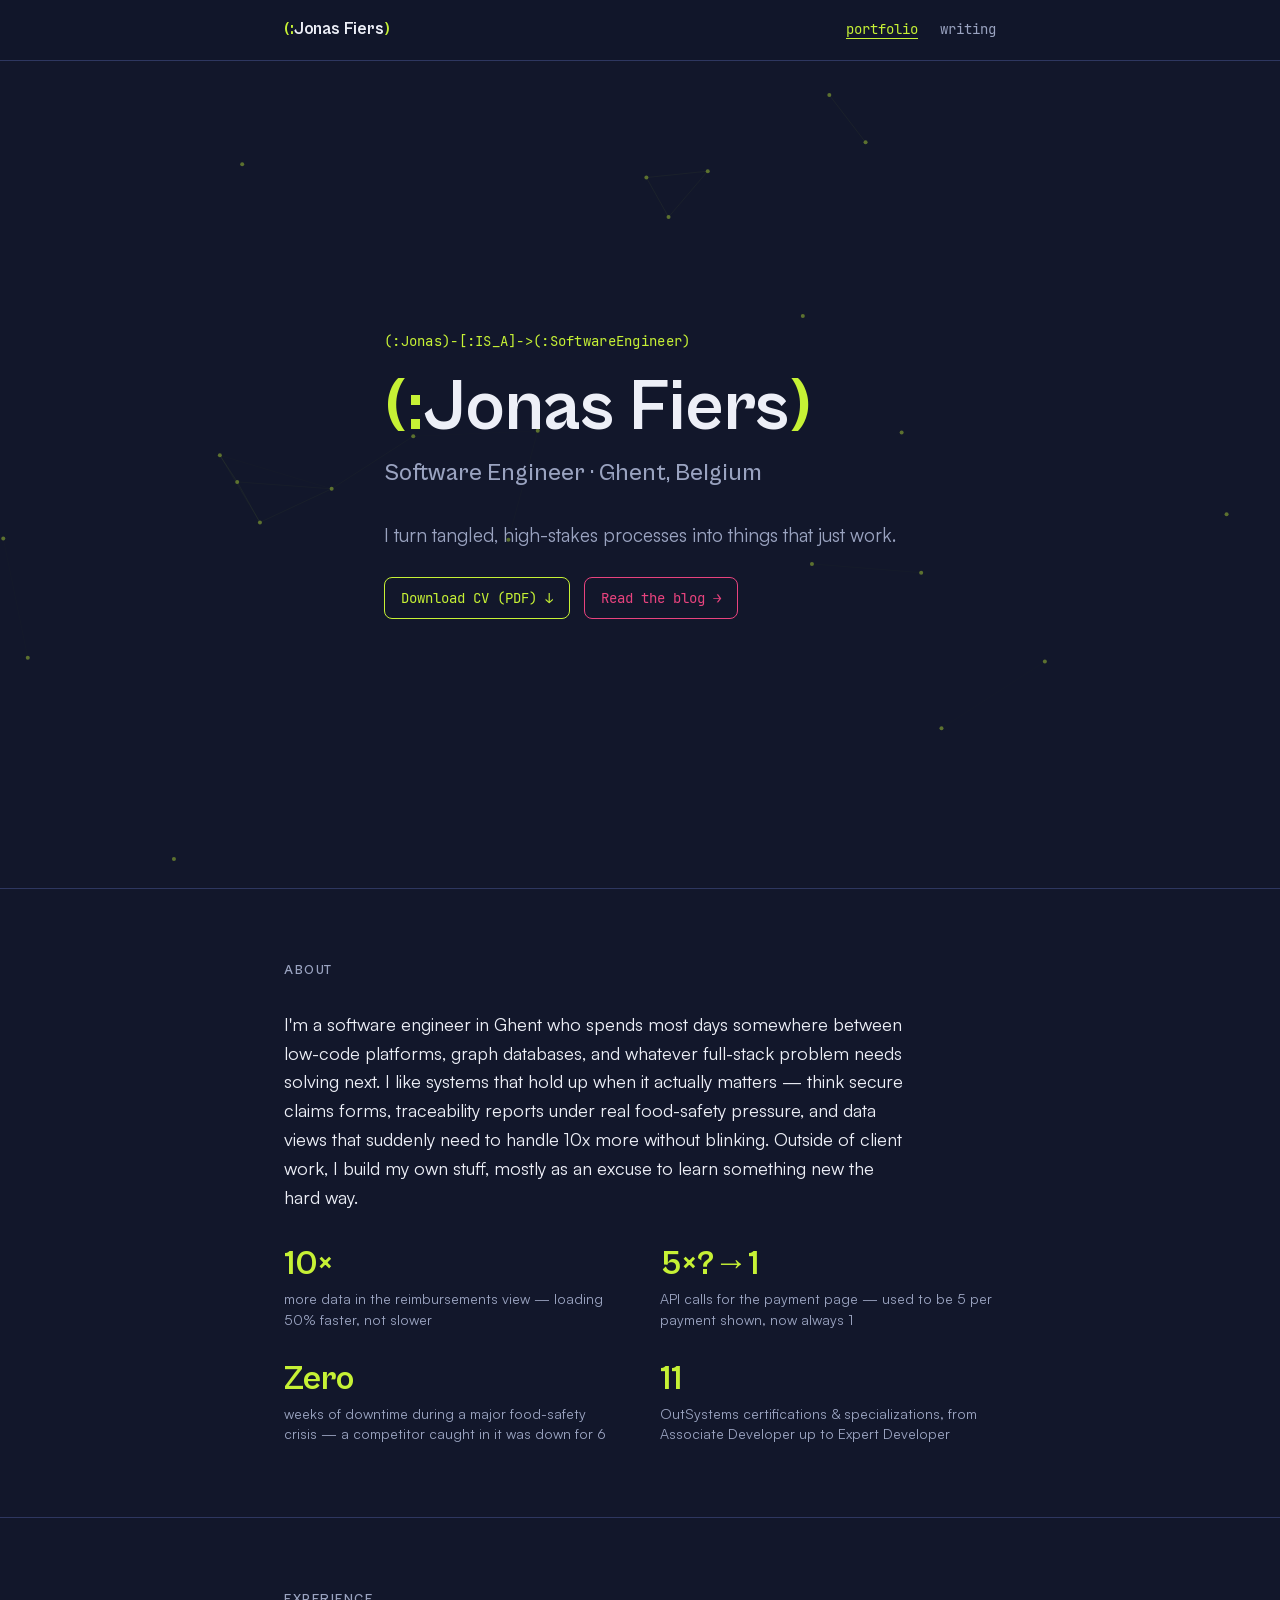
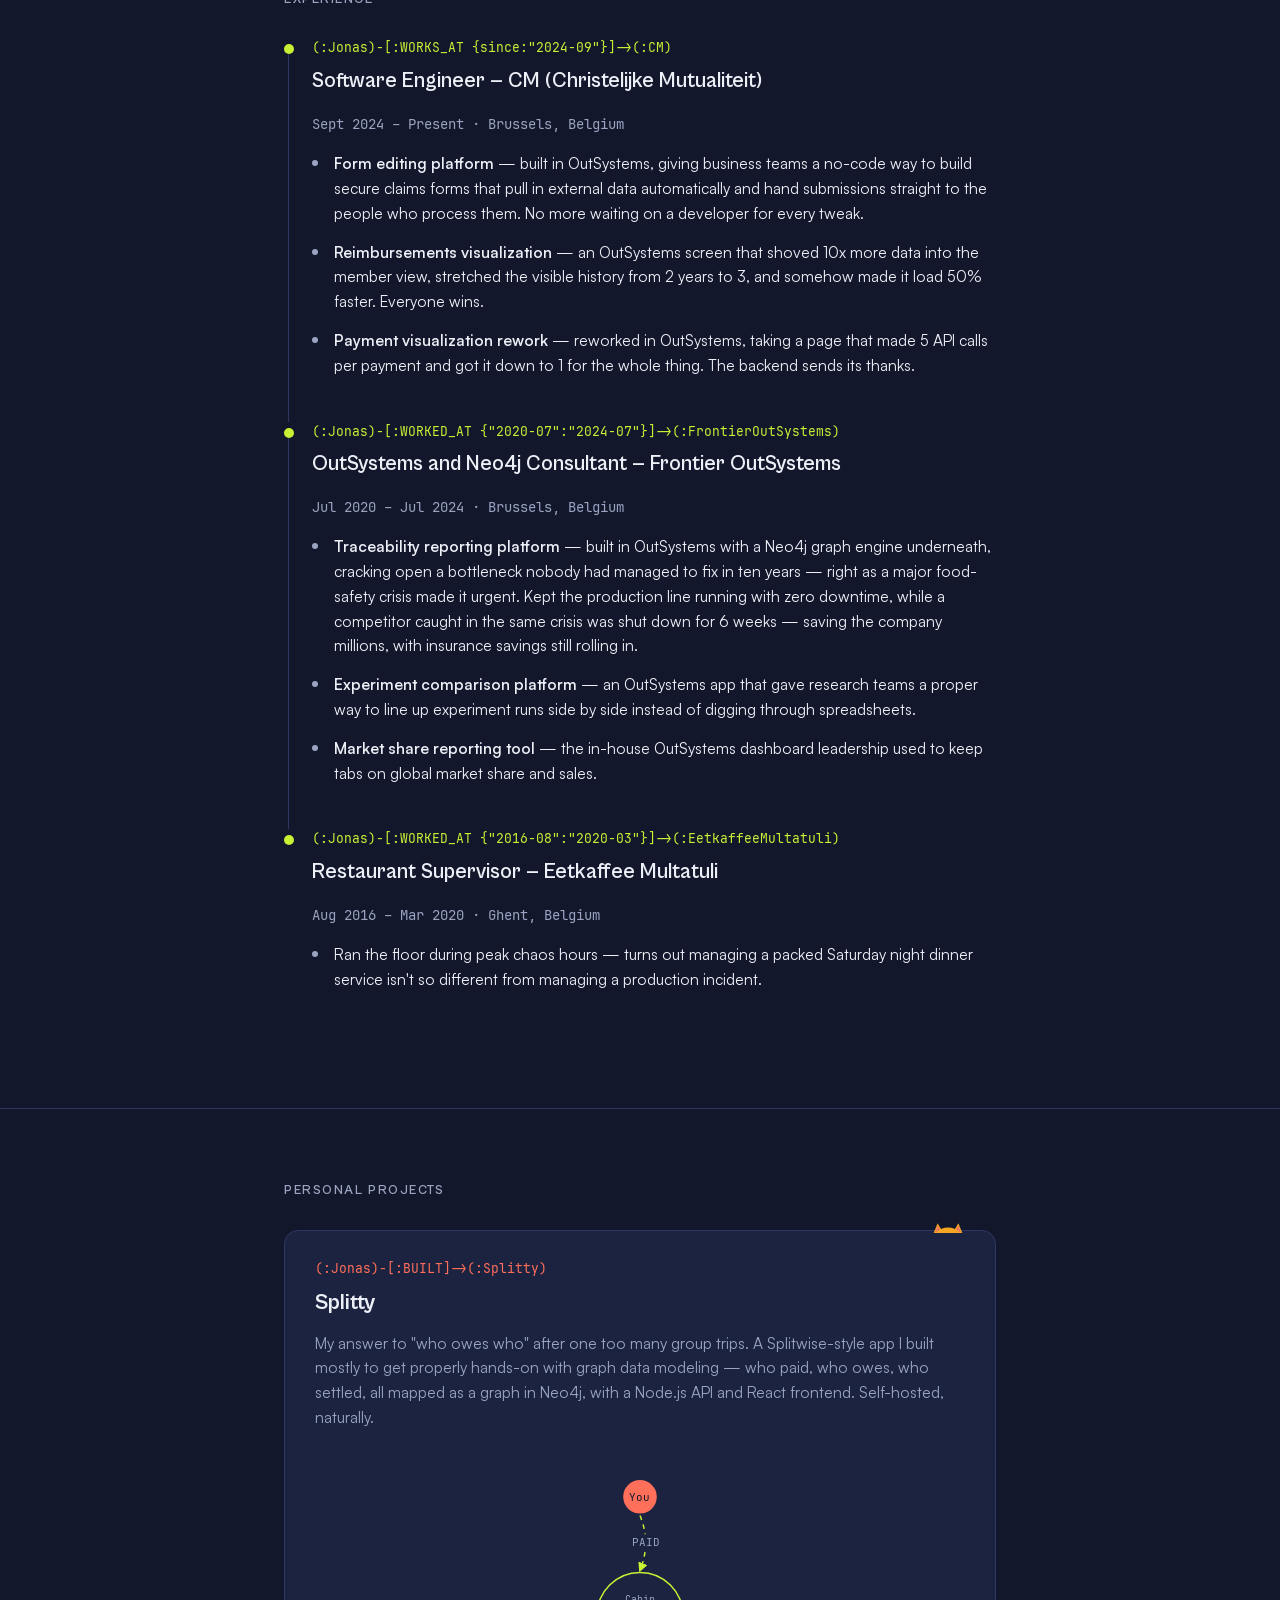
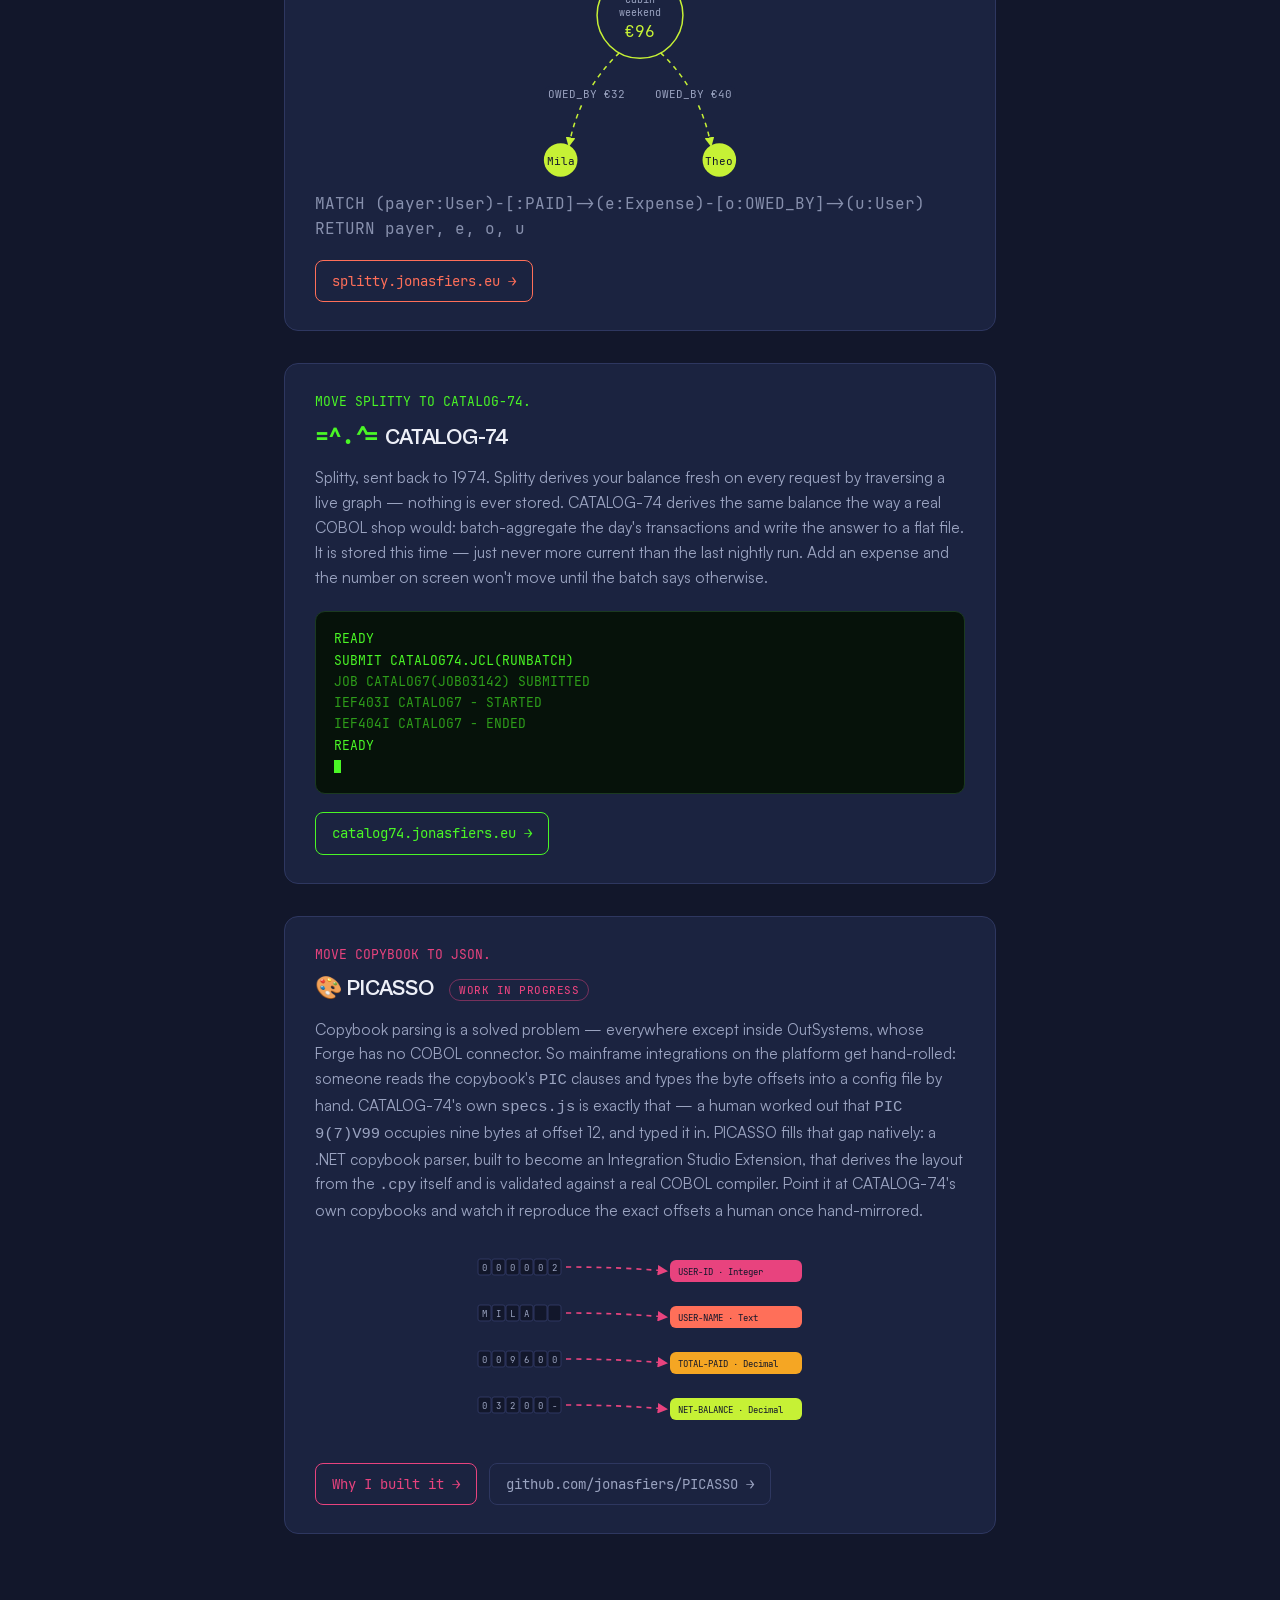
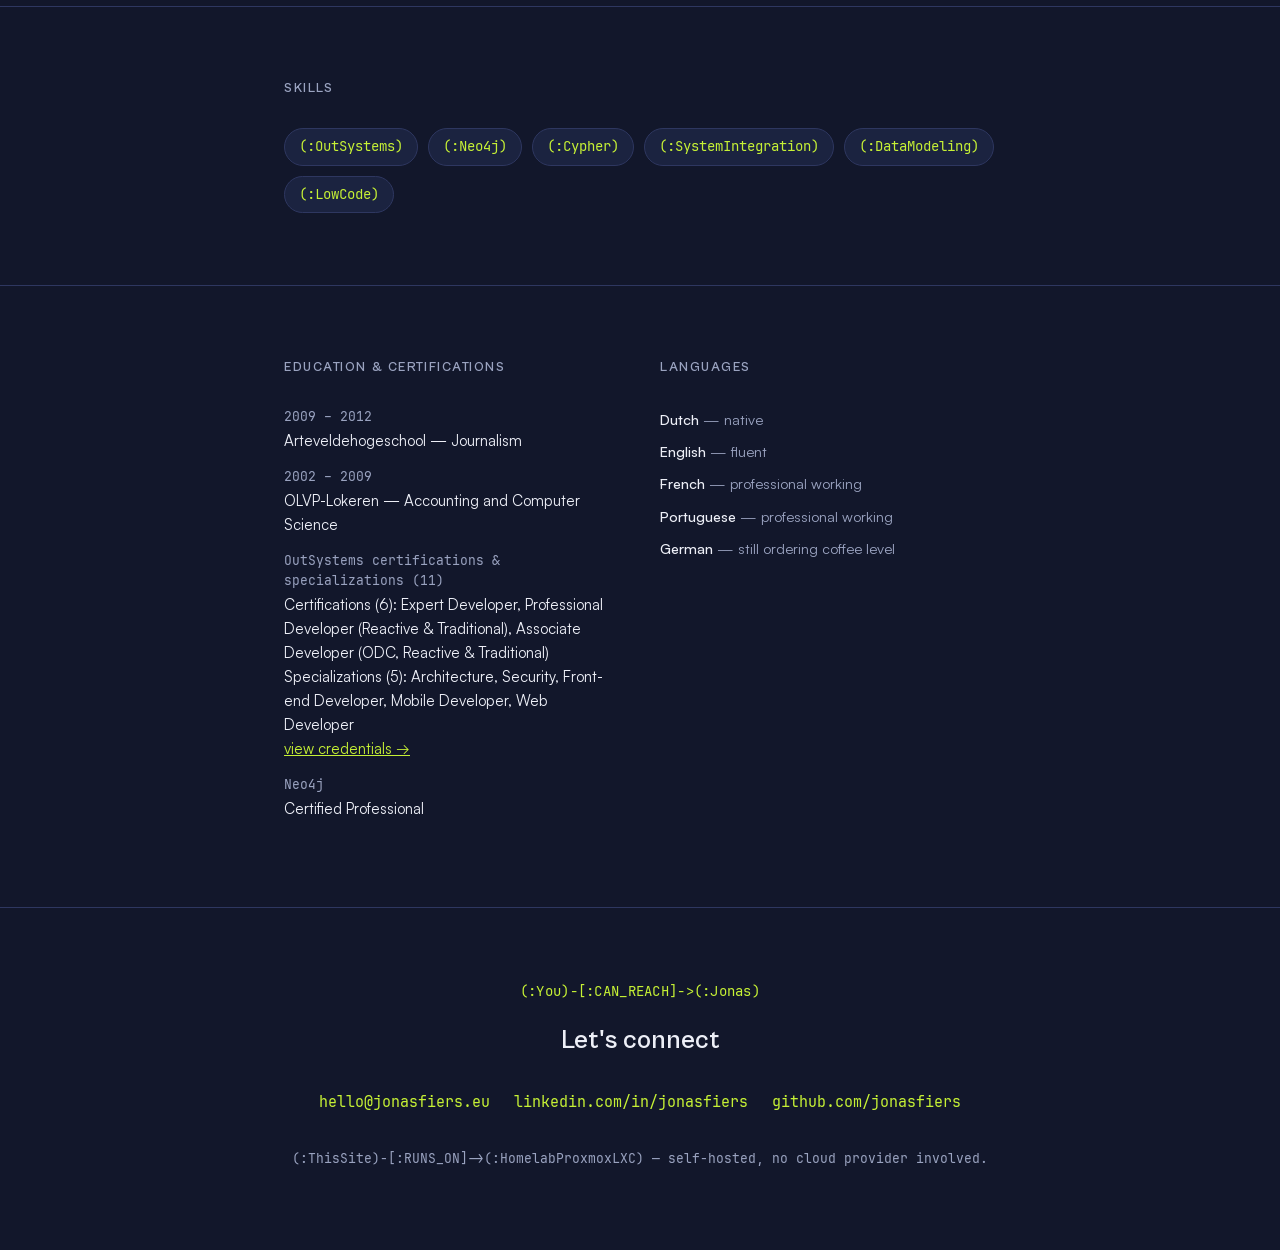
==== commit 2a46dfcc: "index: generalize the food-safety crisis claim Drop the identifying specifics (2022 + chocolate-indu" ====
--- a/index.html
+++ b/index.html
@@ -4,18 +4,18 @@
 <meta charset="UTF-8">
 <meta name="viewport" content="width=device-width, initial-scale=1.0">
 <title>Jonas Fiers — Software Engineer in Ghent, Belgium</title>
-<meta name="description" content="Software engineer in Ghent building enterprise platforms in OutSystems and Neo4j — from secure claims forms to a traceability system that saved millions during the 2022 chocolate-industry salmonella crisis.">
+<meta name="description" content="Software engineer in Ghent building enterprise platforms in OutSystems and Neo4j — from secure claims forms to a traceability system that saved millions during a major food-safety crisis.">
 <meta property="og:type" content="website">
 <meta property="og:url" content="https://www.jonasfiers.eu">
 <link rel="canonical" href="https://www.jonasfiers.eu/">
 <meta property="og:title" content="Jonas Fiers — Software Engineer">
-<meta property="og:description" content="Software engineer in Ghent building enterprise platforms in OutSystems and Neo4j — from secure claims forms to a traceability system that saved millions during the 2022 chocolate-industry salmonella crisis.">
+<meta property="og:description" content="Software engineer in Ghent building enterprise platforms in OutSystems and Neo4j — from secure claims forms to a traceability system that saved millions during a major food-safety crisis.">
 <meta property="og:image" content="https://www.jonasfiers.eu/og-image.png">
 <meta property="og:image:width" content="1200">
 <meta property="og:image:height" content="630">
 <meta name="twitter:card" content="summary_large_image">
 <meta name="twitter:title" content="Jonas Fiers — Software Engineer">
-<meta name="twitter:description" content="Software engineer in Ghent building enterprise platforms in OutSystems and Neo4j — from secure claims forms to a traceability system that saved millions during the 2022 chocolate-industry salmonella crisis.">
+<meta name="twitter:description" content="Software engineer in Ghent building enterprise platforms in OutSystems and Neo4j — from secure claims forms to a traceability system that saved millions during a major food-safety crisis.">
 <meta name="twitter:image" content="https://www.jonasfiers.eu/og-image.png">
 <!-- @@favicon@@ -->
 <link rel="icon" type="image/svg+xml" href="favicon.svg">
@@ -96,7 +96,7 @@
       </div>
       <div class="stat">
         <div class="num">Zero</div>
-        <div class="label">weeks of downtime during the 2022 chocolate-industry salmonella crisis &mdash; the affected competitor was down for 6</div>
+        <div class="label">weeks of downtime during a major food-safety crisis &mdash; a competitor caught in it was down for 6</div>
       </div>
       <div class="stat">
         <div class="num">11</div>
@@ -123,7 +123,7 @@
       <span class="cypher">(:Jonas)-[:WORKED_AT {"2020-07":"2024-07"}]-&gt;(:FrontierOutSystems)</span>
       <h3>OutSystems and Neo4j Consultant &mdash; Frontier OutSystems</h3>
       <p class="meta">Jul 2020 &ndash; Jul 2024 · Brussels, Belgium</p>
-      <div class="project-node"><b>Traceability reporting platform</b> &mdash; built in OutSystems with a Neo4j graph engine underneath, cracking open a bottleneck nobody had managed to fix in ten years &mdash; right as the 2022 chocolate-industry salmonella crisis made it urgent. Kept the production line running with zero downtime, while the affected competitor was shut down for 6 weeks &mdash; saving the company millions, with insurance savings still rolling in.</div>
+      <div class="project-node"><b>Traceability reporting platform</b> &mdash; built in OutSystems with a Neo4j graph engine underneath, cracking open a bottleneck nobody had managed to fix in ten years &mdash; right as a major food-safety crisis made it urgent. Kept the production line running with zero downtime, while a competitor caught in the same crisis was shut down for 6 weeks &mdash; saving the company millions, with insurance savings still rolling in.</div>
       <div class="project-node"><b>Experiment comparison platform</b> &mdash; an OutSystems app that gave research teams a proper way to line up experiment runs side by side instead of digging through spreadsheets.</div>
       <div class="project-node"><b>Market share reporting tool</b> &mdash; the in-house OutSystems dashboard leadership used to keep tabs on global market share and sales.</div>
     </div>
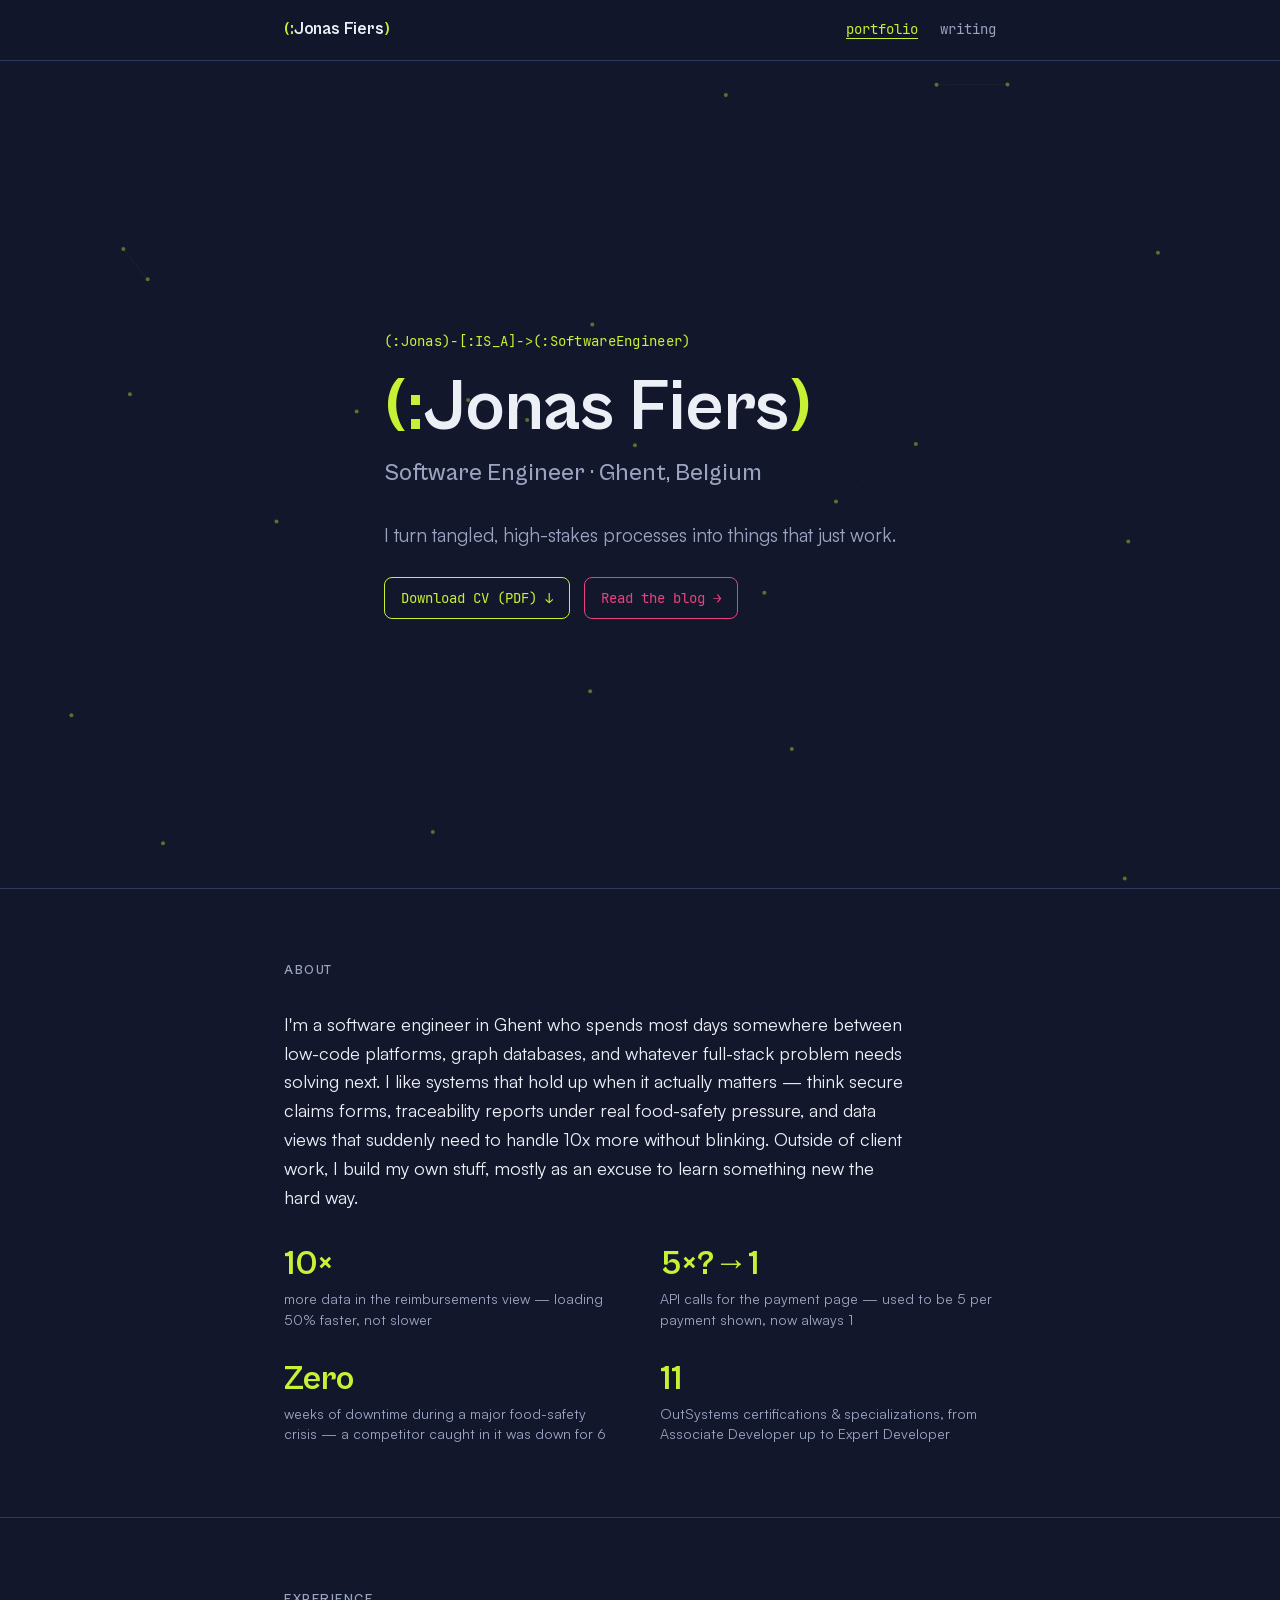
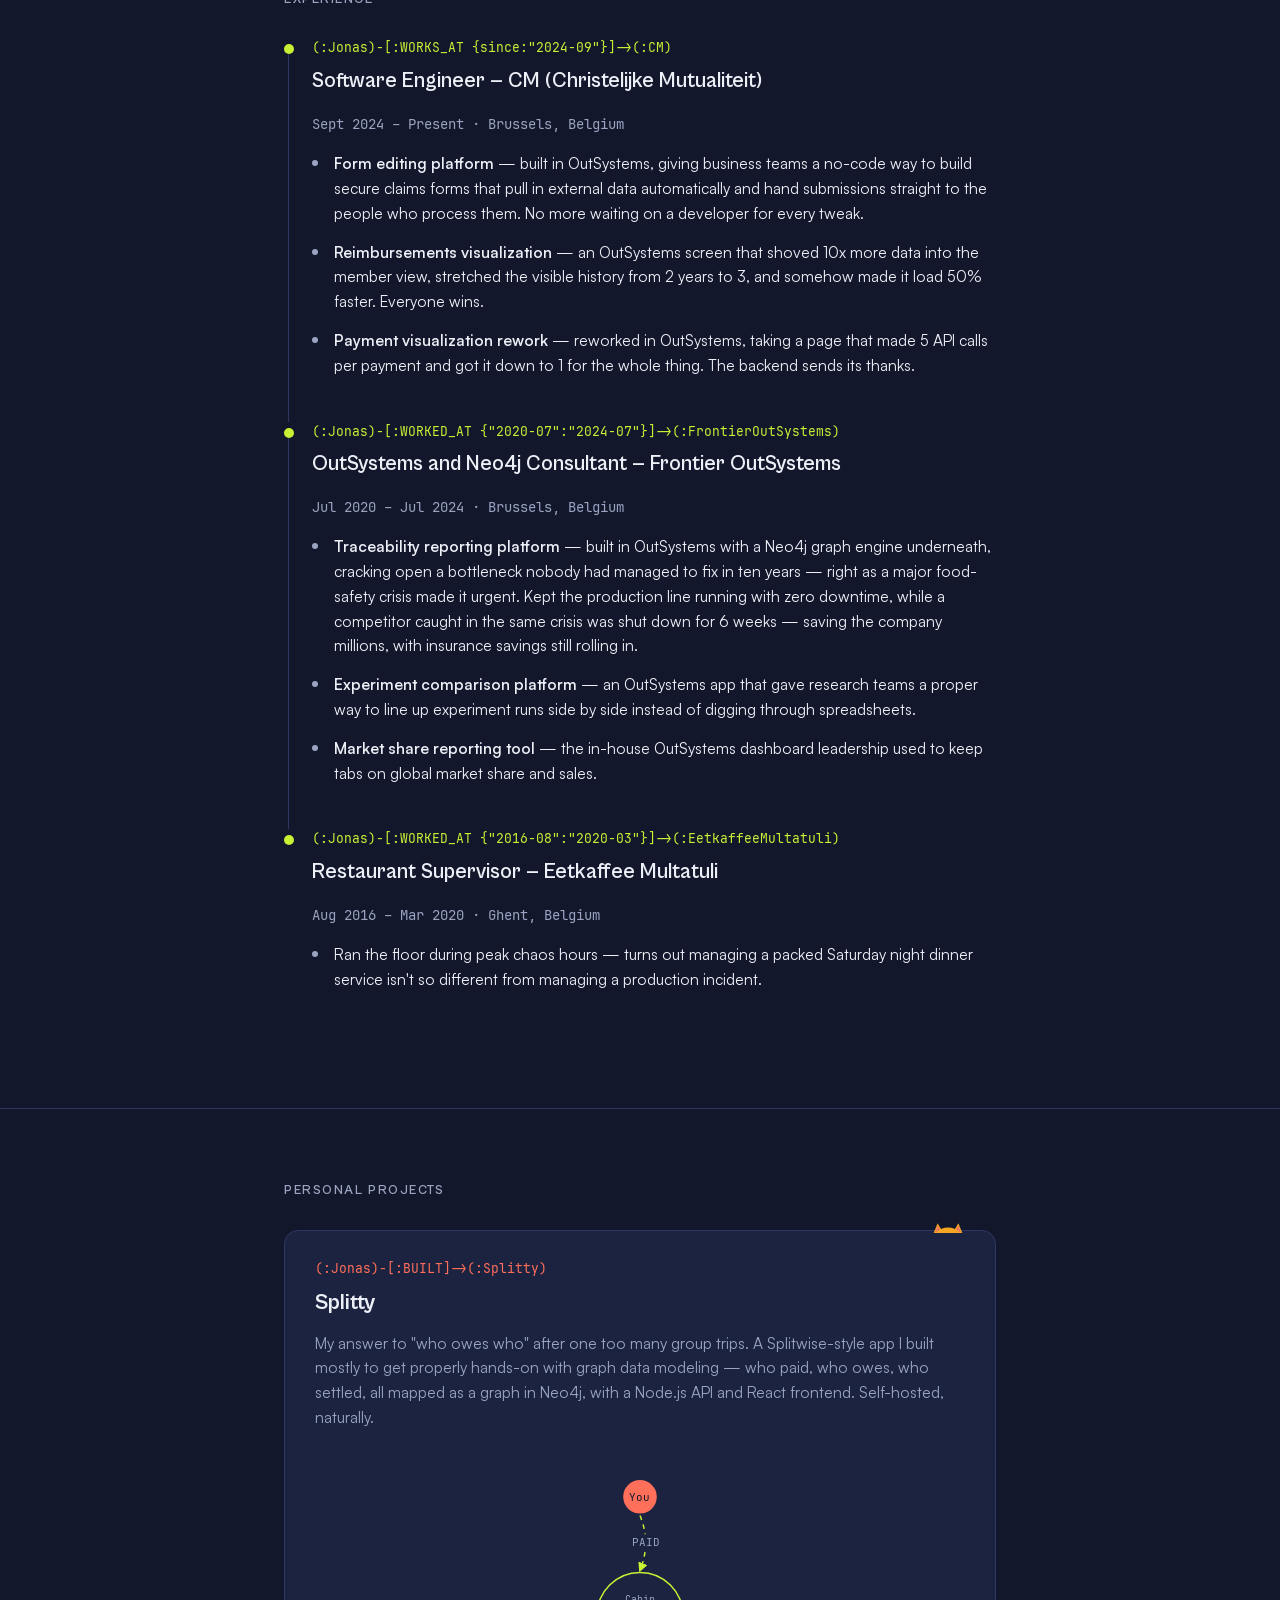
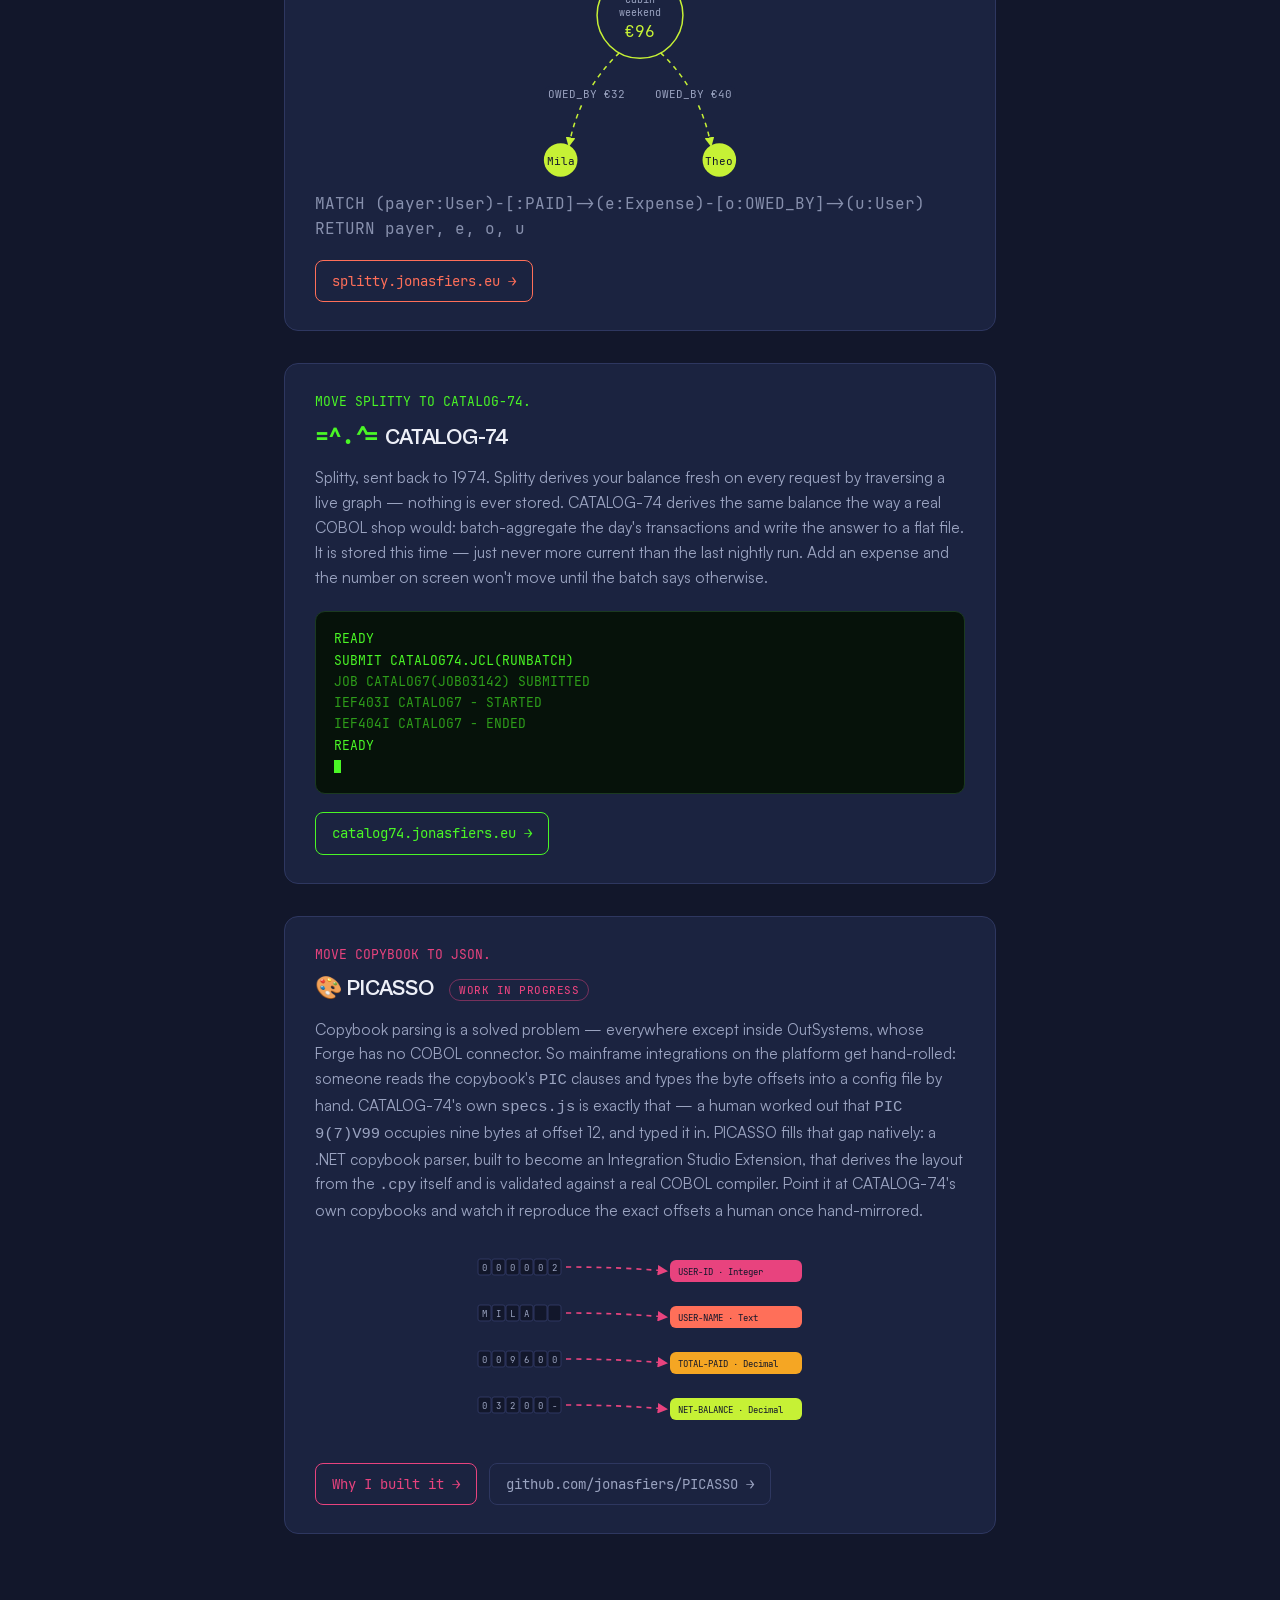
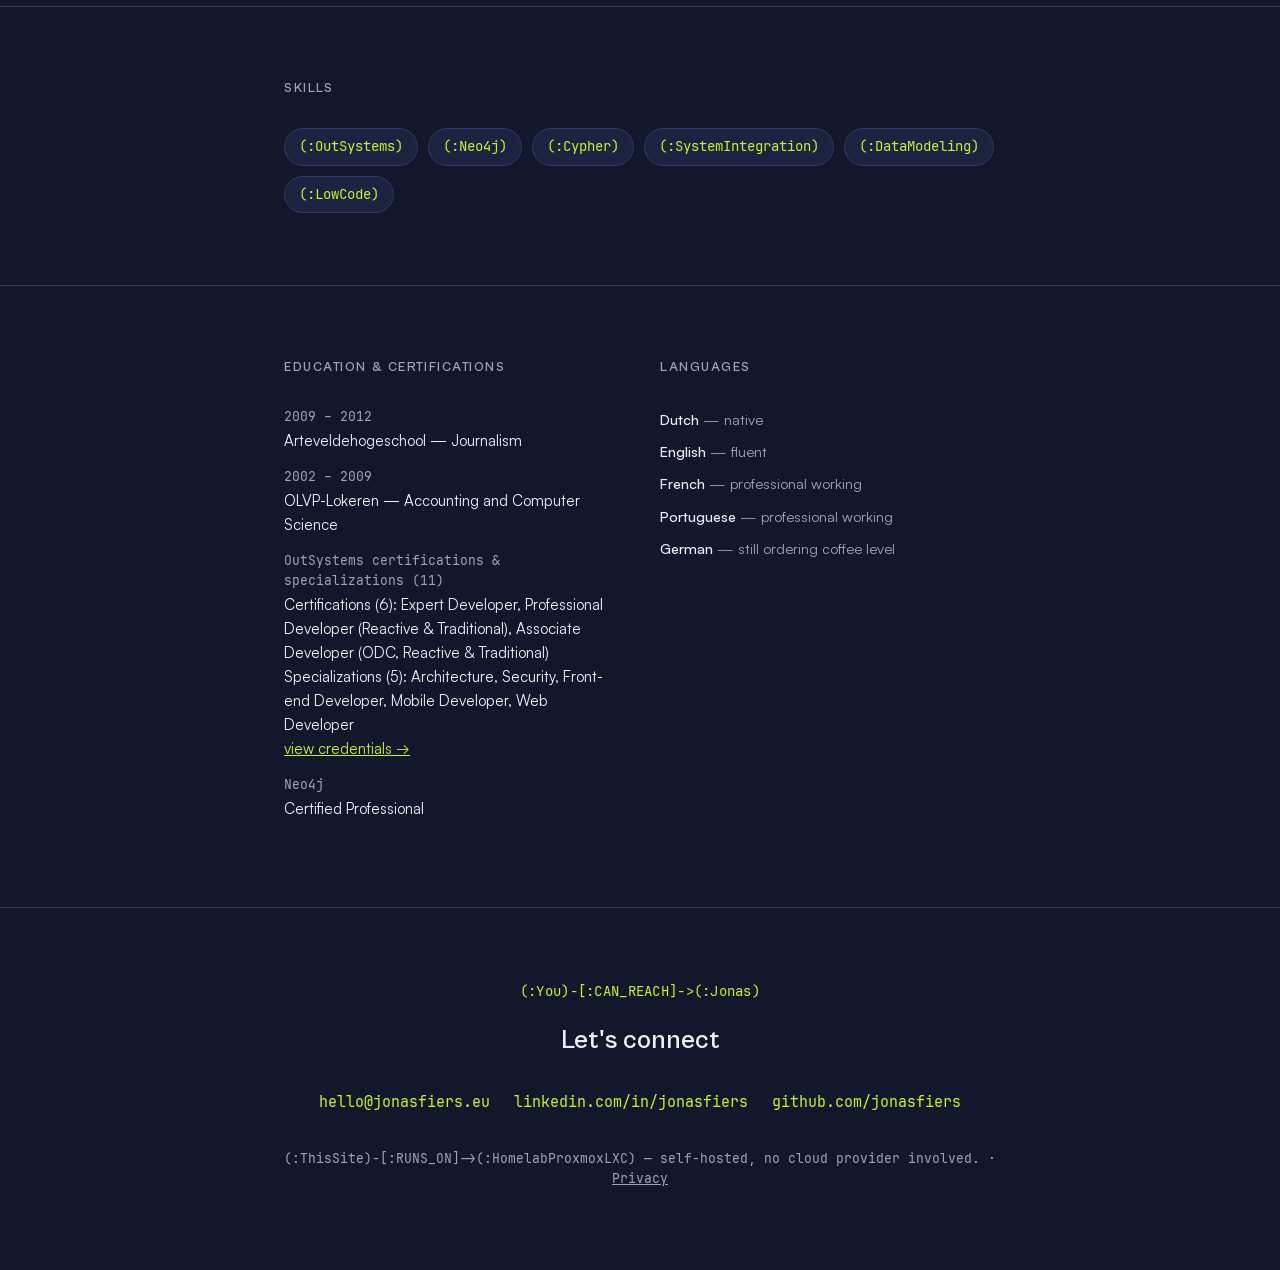
==== commit b68c258d: "privacy: add a privacy notice, linked from every page The site had no privacy page at all. Since 22 " ====
--- a/index.html
+++ b/index.html
@@ -387,7 +387,7 @@
       <a href="https://linkedin.com/in/jonasfiers" target="_blank" rel="noopener">linkedin.com/in/jonasfiers</a>
       <a href="https://github.com/jonasfiers" target="_blank" rel="noopener">github.com/jonasfiers</a>
     </div>
-    <p style="margin-top:36px;font-family:var(--mono);font-size:12.5px;color:var(--text-dim);">(:ThisSite)-[:RUNS_ON]-&gt;(:HomelabProxmoxLXC) &mdash; self-hosted, no cloud provider involved.</p>
+    <p style="margin-top:36px;font-family:var(--mono);font-size:12.5px;color:var(--text-dim);">(:ThisSite)-[:RUNS_ON]-&gt;(:HomelabProxmoxLXC) &mdash; self-hosted, no cloud provider involved. &middot; <a href="privacy.html">Privacy</a></p>
   </div>
 </section>
 
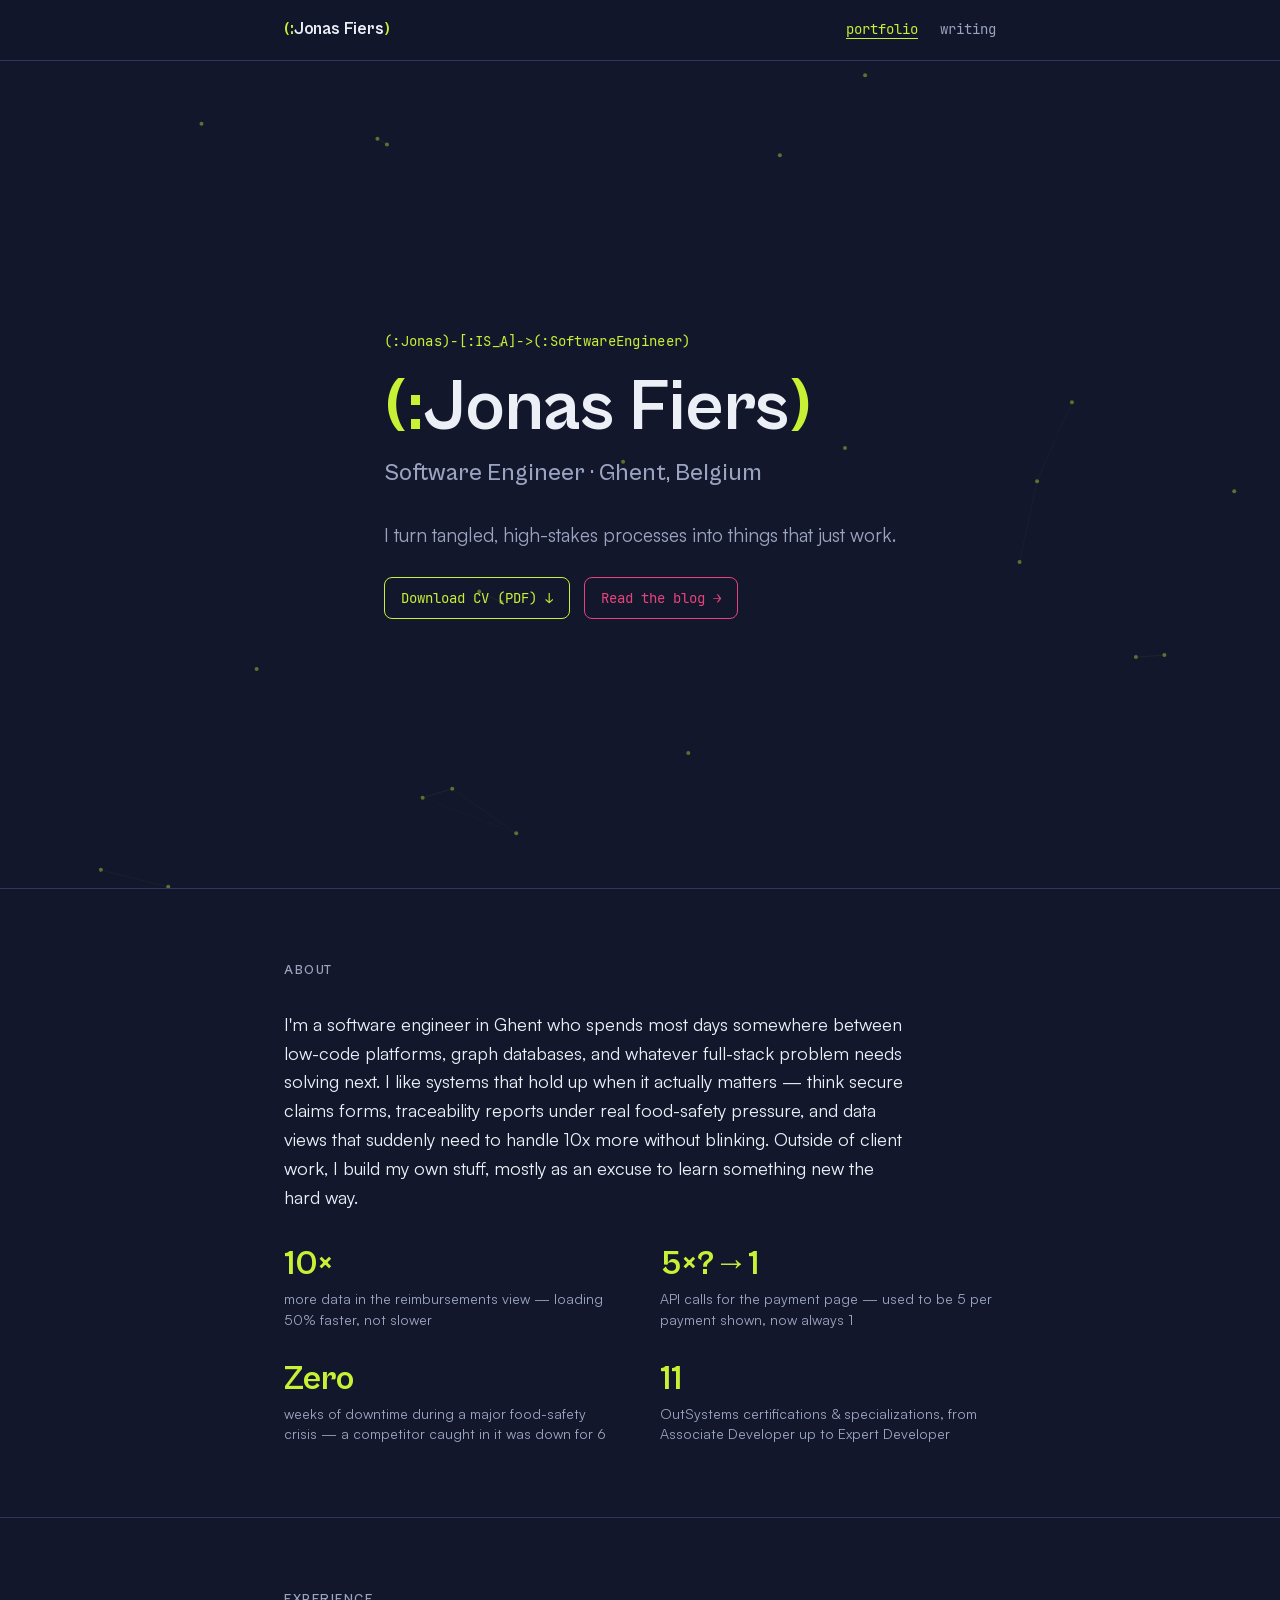
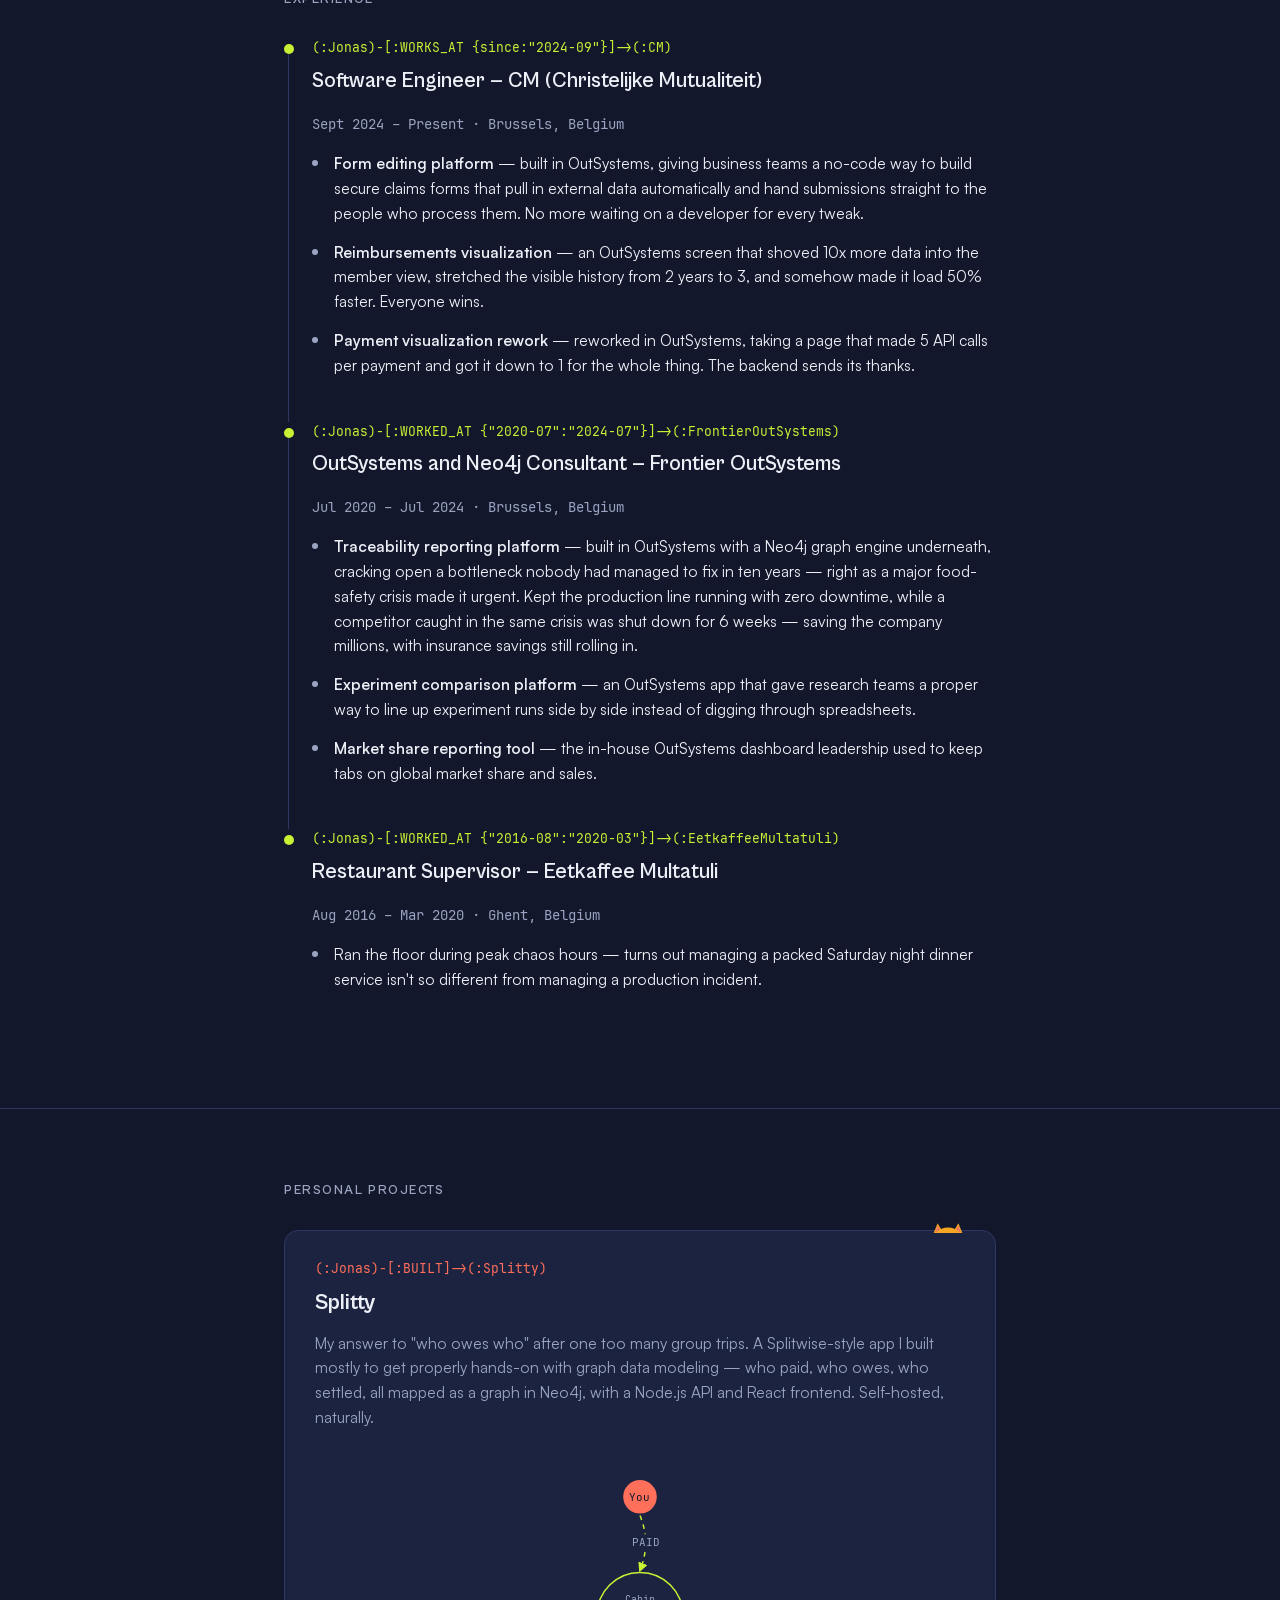
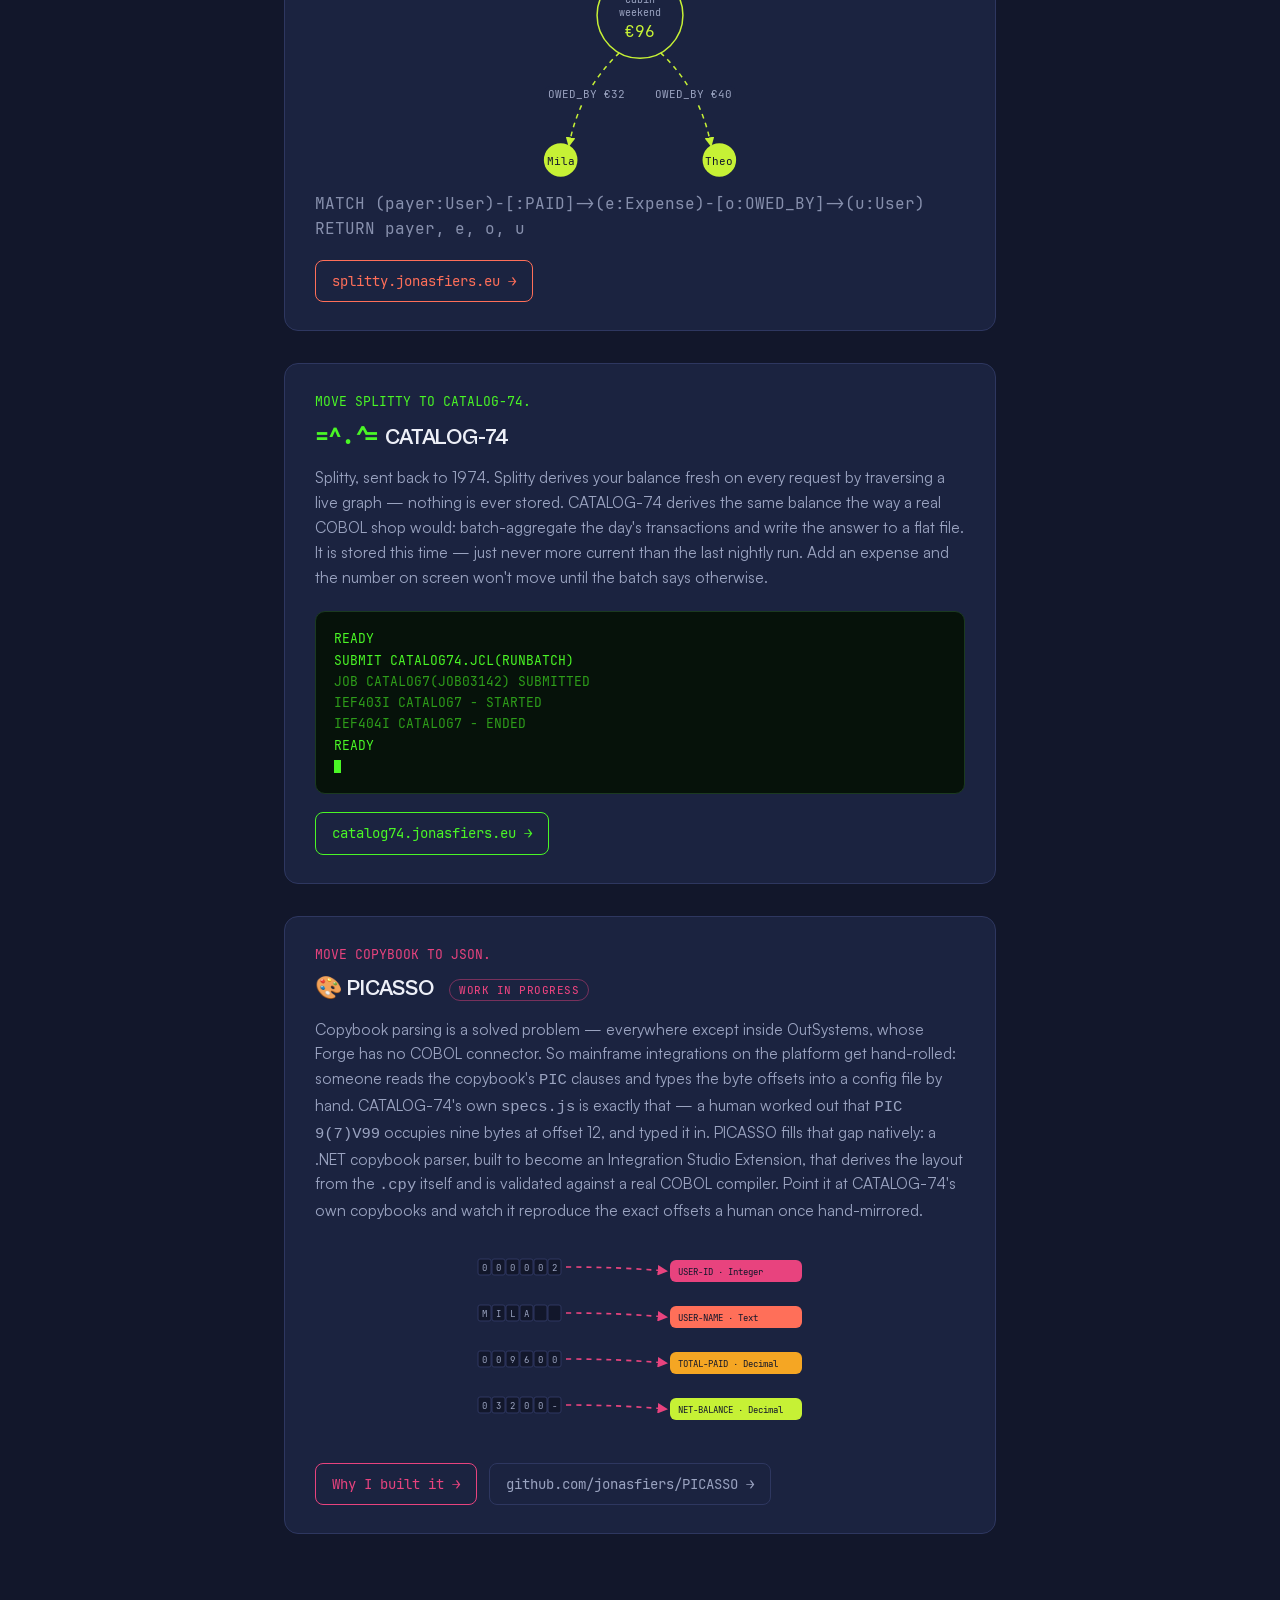
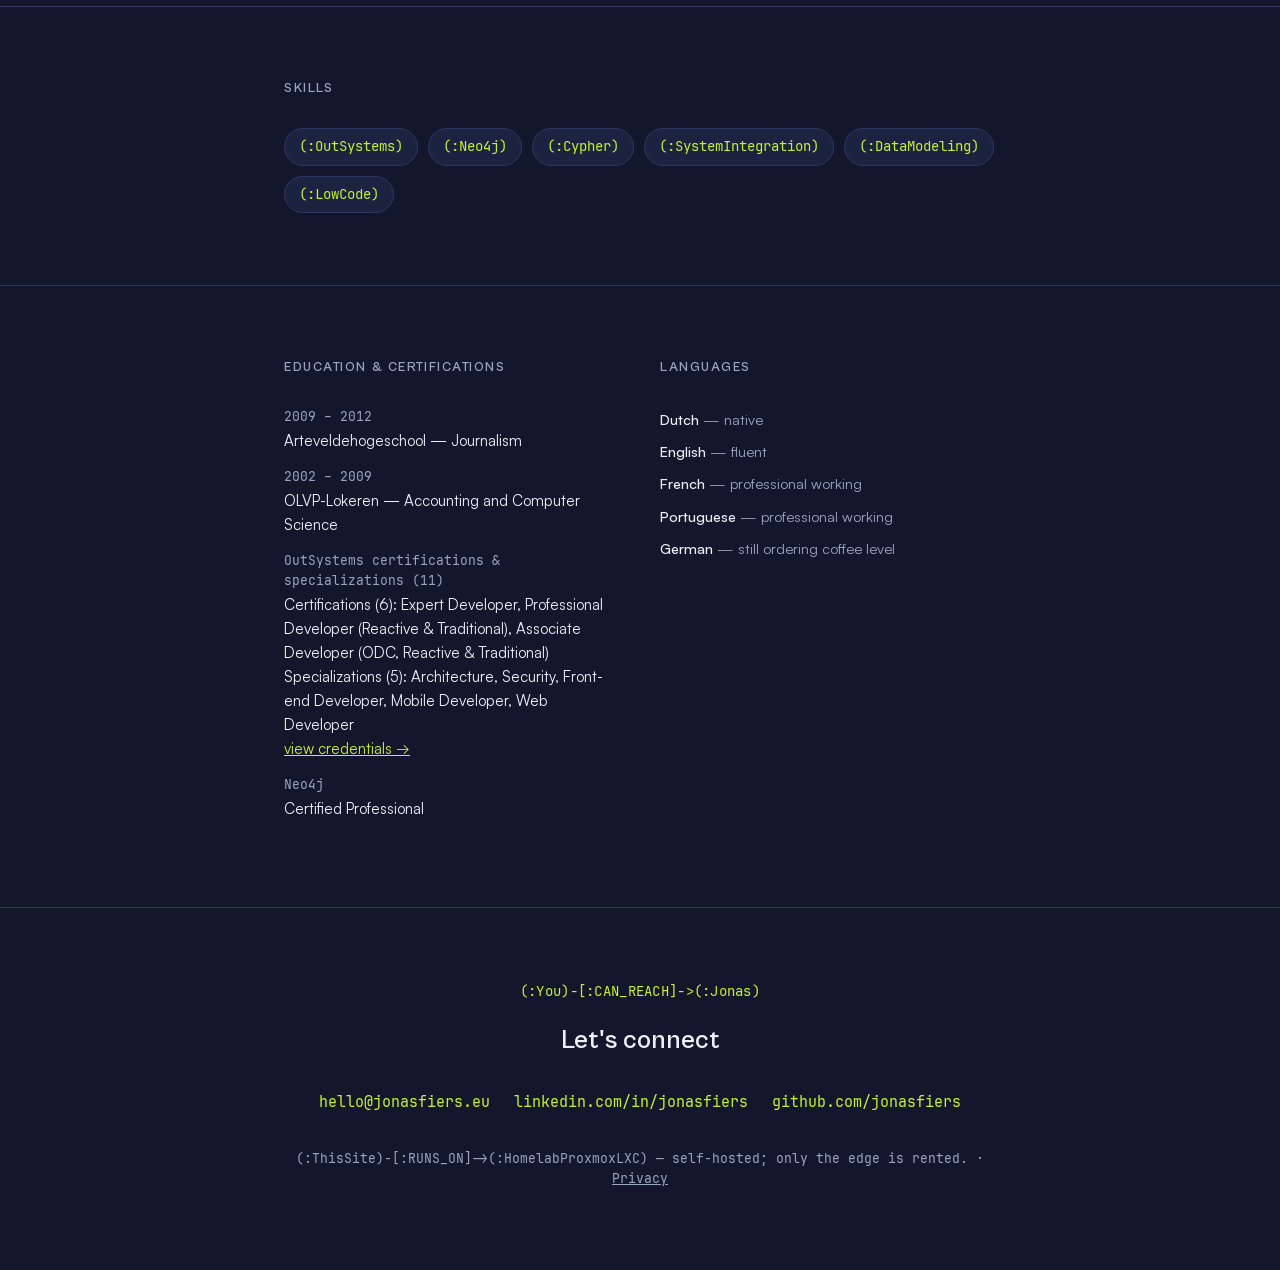
==== commit 0d79a294: "footer: correct the self-hosting claim, and generate it from one place "no cloud provider involved" " ====
--- a/index.html
+++ b/index.html
@@ -387,7 +387,9 @@
       <a href="https://linkedin.com/in/jonasfiers" target="_blank" rel="noopener">linkedin.com/in/jonasfiers</a>
       <a href="https://github.com/jonasfiers" target="_blank" rel="noopener">github.com/jonasfiers</a>
     </div>
-    <p style="margin-top:36px;font-family:var(--mono);font-size:12.5px;color:var(--text-dim);">(:ThisSite)-[:RUNS_ON]-&gt;(:HomelabProxmoxLXC) &mdash; self-hosted, no cloud provider involved. &middot; <a href="privacy.html">Privacy</a></p>
+    <p style="margin-top:36px;font-family:var(--mono);font-size:12.5px;color:var(--text-dim);"><!-- @@fine@@ -->
+(:ThisSite)-[:RUNS_ON]-&gt;(:HomelabProxmoxLXC) &mdash; self-hosted; only the edge is rented. &middot; <a href="privacy.html">Privacy</a>
+<!-- @@/fine@@ --></p>
   </div>
 </section>
 
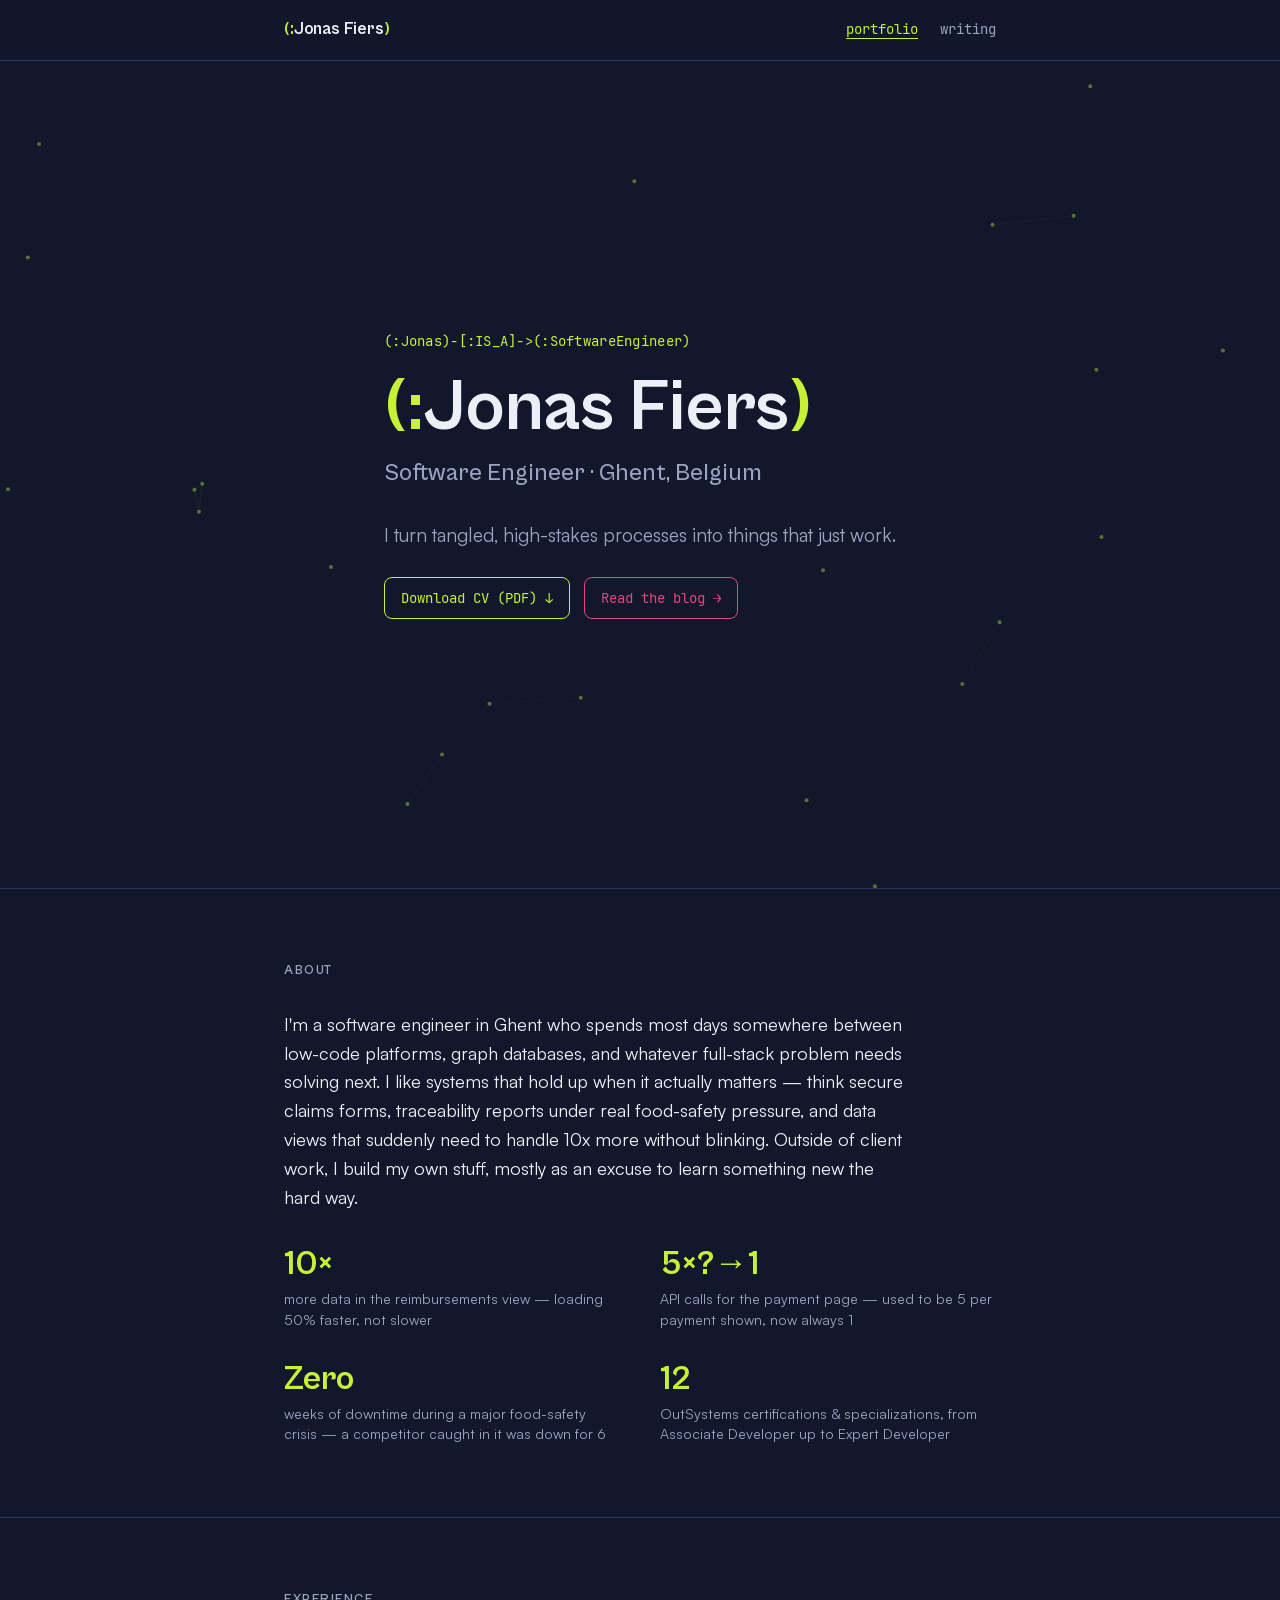
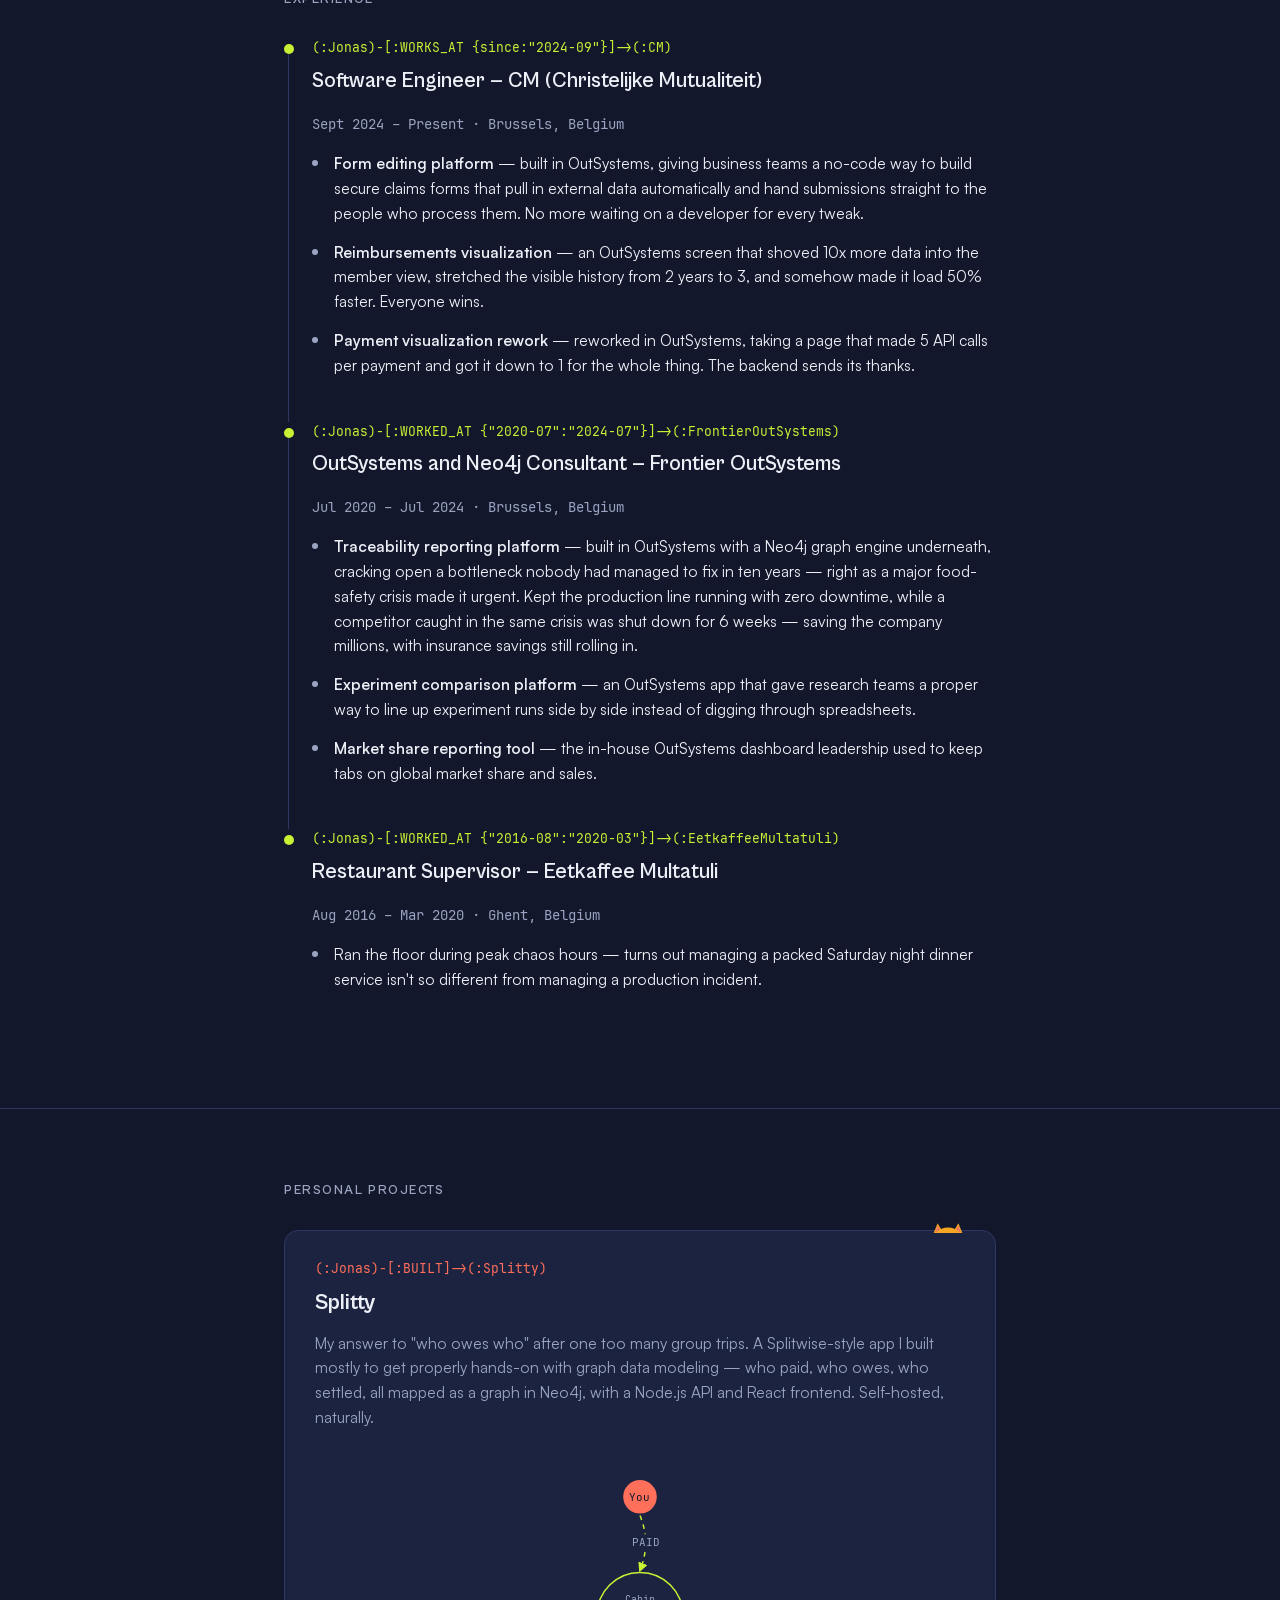
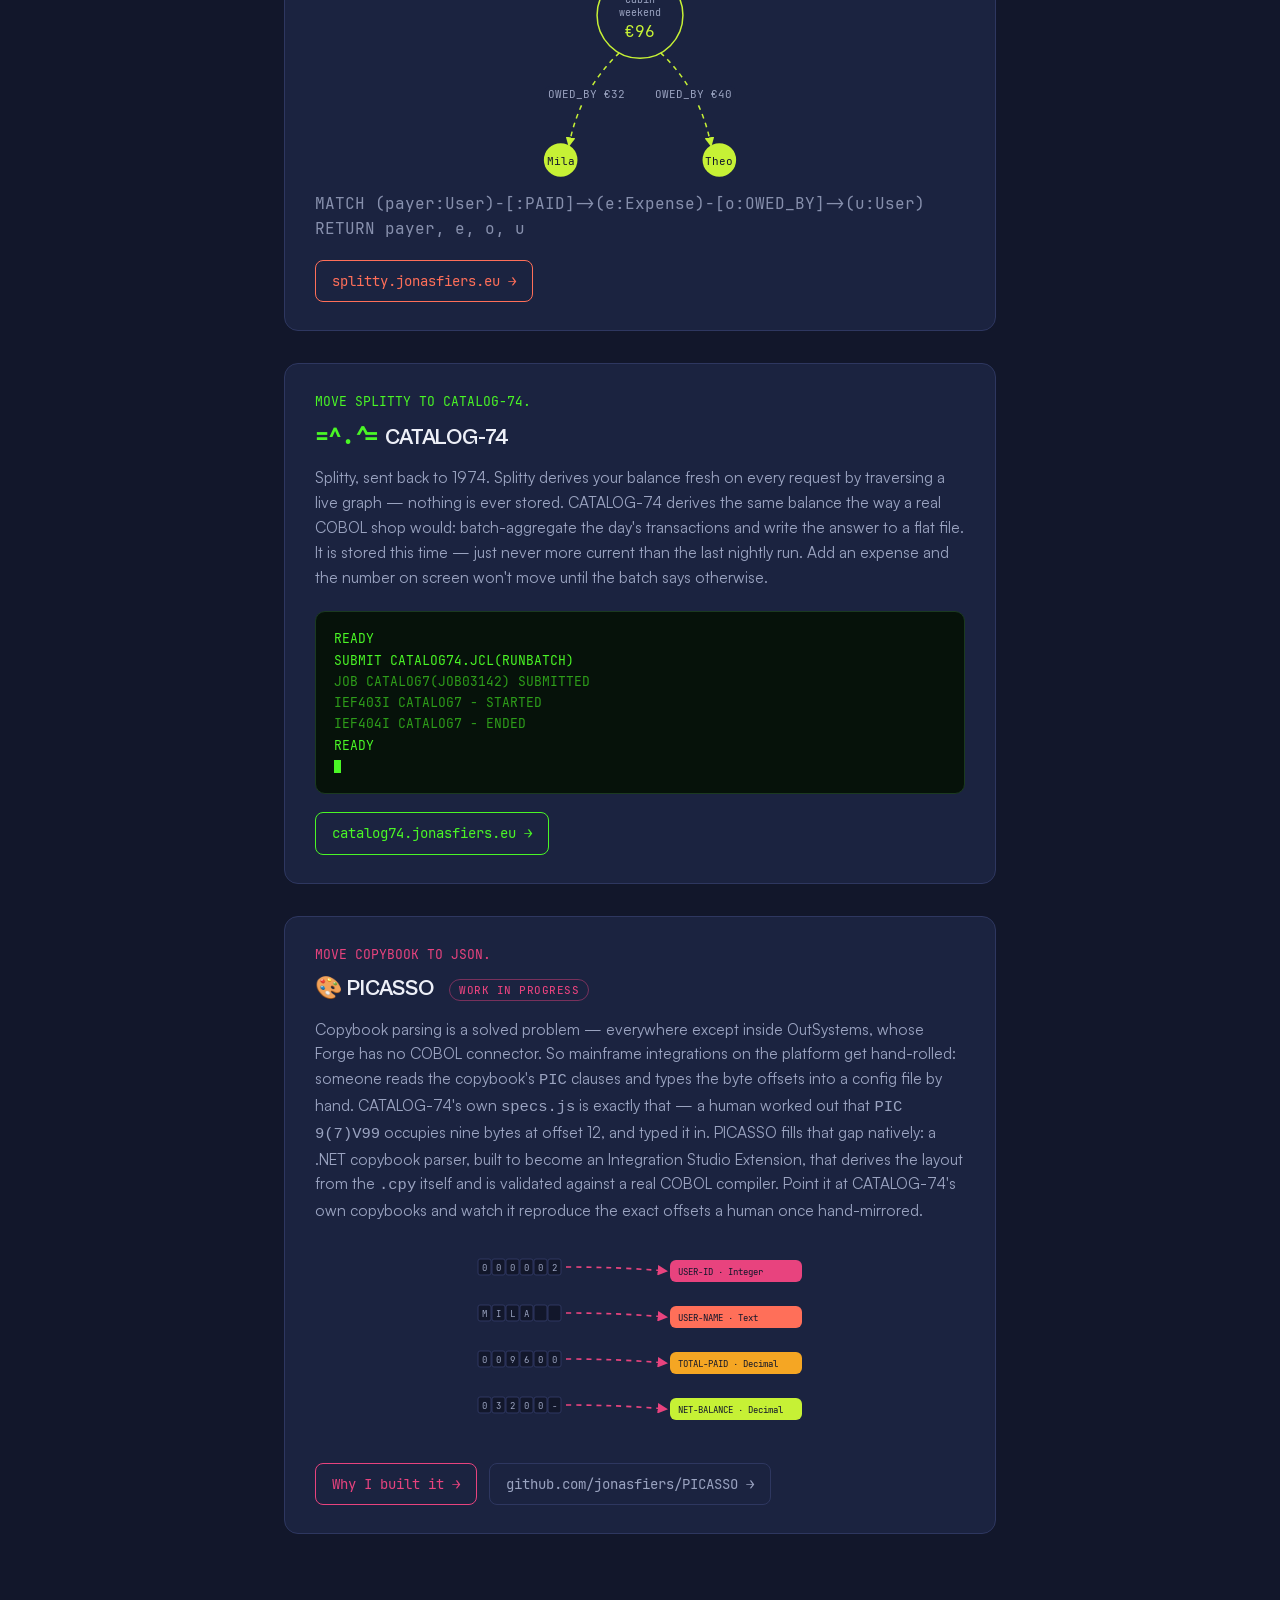
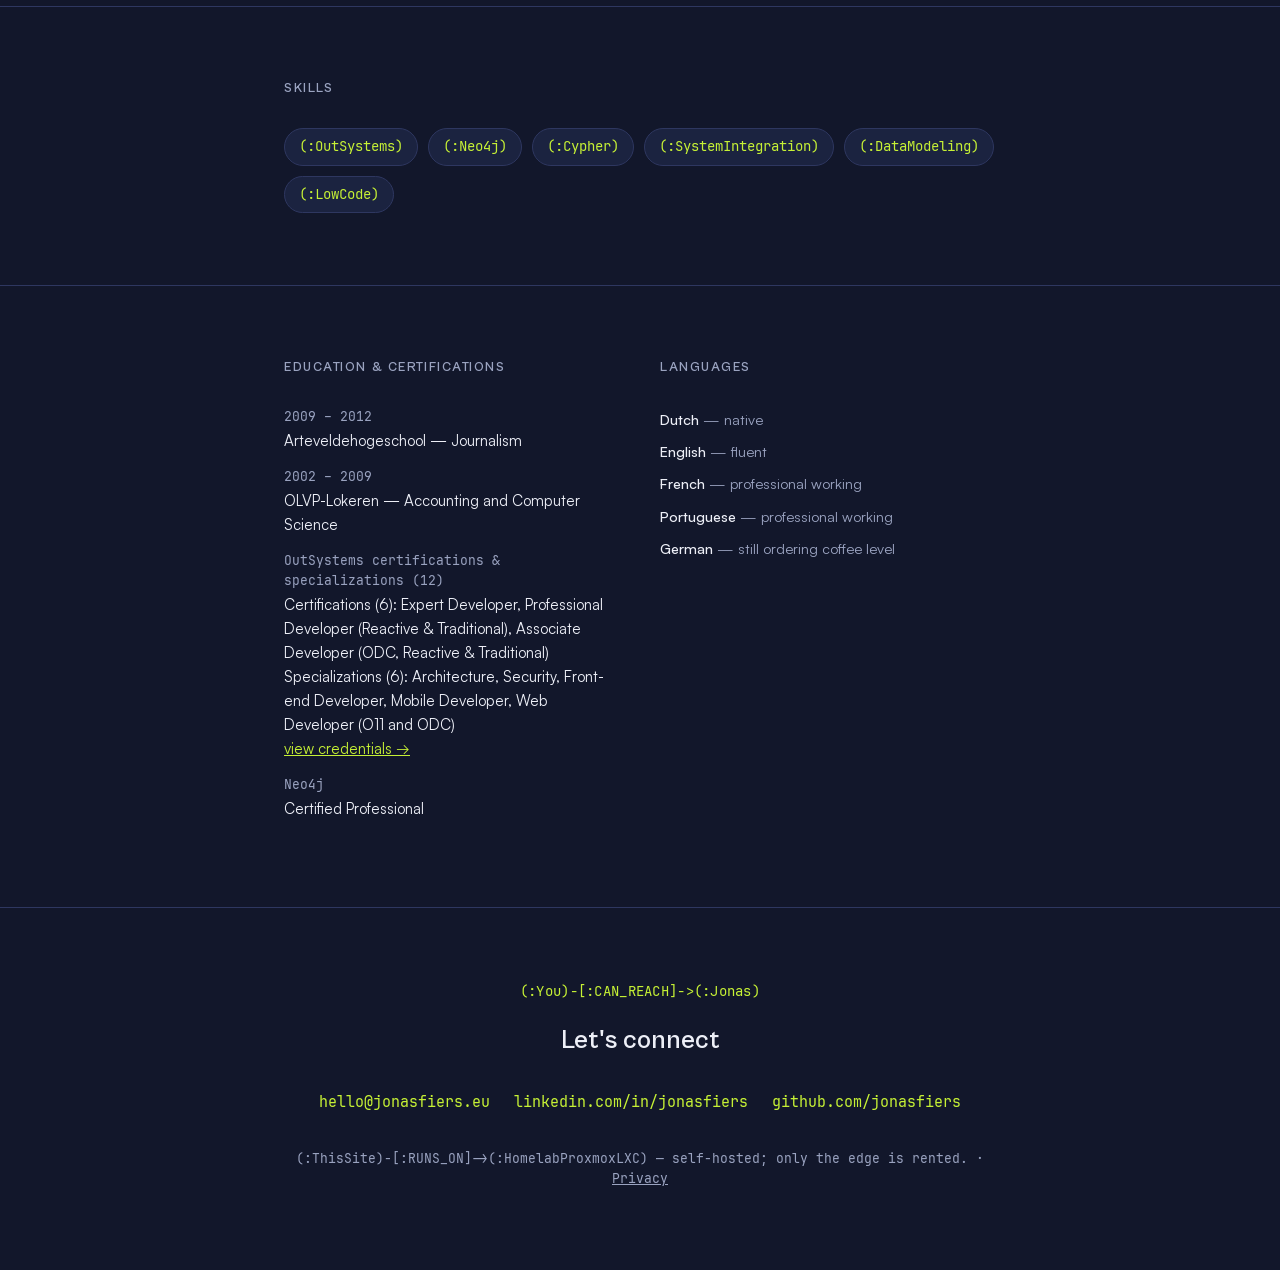
==== commit 870a15a8: "certifications: 12, adding the ODC Web Developer specialization Adds Web Developer Specialist (ODC)," ====
--- a/index.html
+++ b/index.html
@@ -99,7 +99,7 @@
         <div class="label">weeks of downtime during a major food-safety crisis &mdash; a competitor caught in it was down for 6</div>
       </div>
       <div class="stat">
-        <div class="num">11</div>
+        <div class="num">12</div>
         <div class="label">OutSystems certifications &amp; specializations, from Associate Developer up to Expert Developer</div>
       </div>
     </div>
@@ -355,9 +355,9 @@
       <div class="list-item"><span class="label">2009 &ndash; 2012</span>Arteveldehogeschool &mdash; Journalism</div>
       <div class="list-item"><span class="label">2002 &ndash; 2009</span>OLVP-Lokeren &mdash; Accounting and Computer Science</div>
       <div class="list-item">
-        <span class="label">OutSystems certifications &amp; specializations (11)</span>
+        <span class="label">OutSystems certifications &amp; specializations (12)</span>
         Certifications (6): Expert Developer, Professional Developer (Reactive &amp; Traditional), Associate Developer (ODC, Reactive &amp; Traditional)<br>
-        Specializations (5): Architecture, Security, Front-end Developer, Mobile Developer, Web Developer<br>
+        Specializations (6): Architecture, Security, Front-end Developer, Mobile Developer, Web Developer (O11 and ODC)<br>
         <a href="https://www.outsystems.com/profile/zbgarzwij8/learn?trk=public_profile_see-credential" target="_blank" rel="noopener" style="color:var(--lime);">view credentials &rarr;</a>
       </div>
       <div class="list-item">
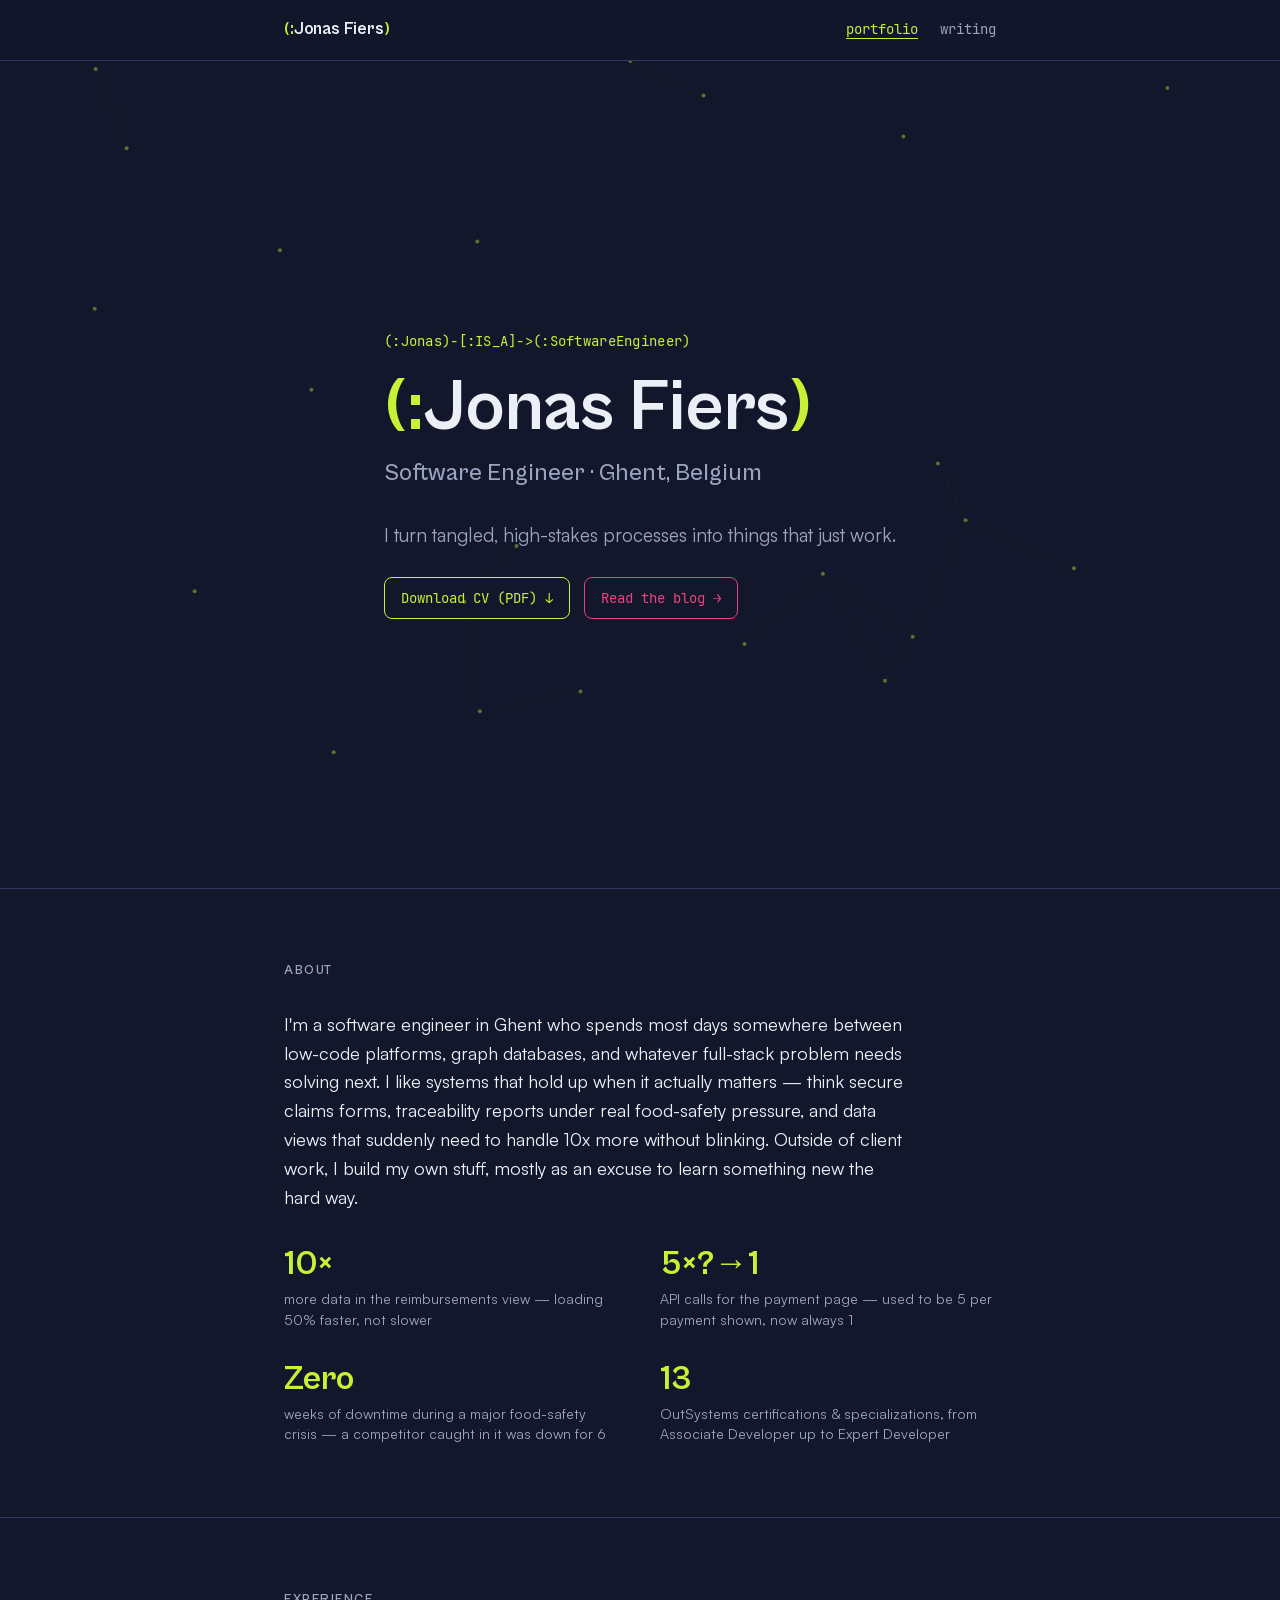
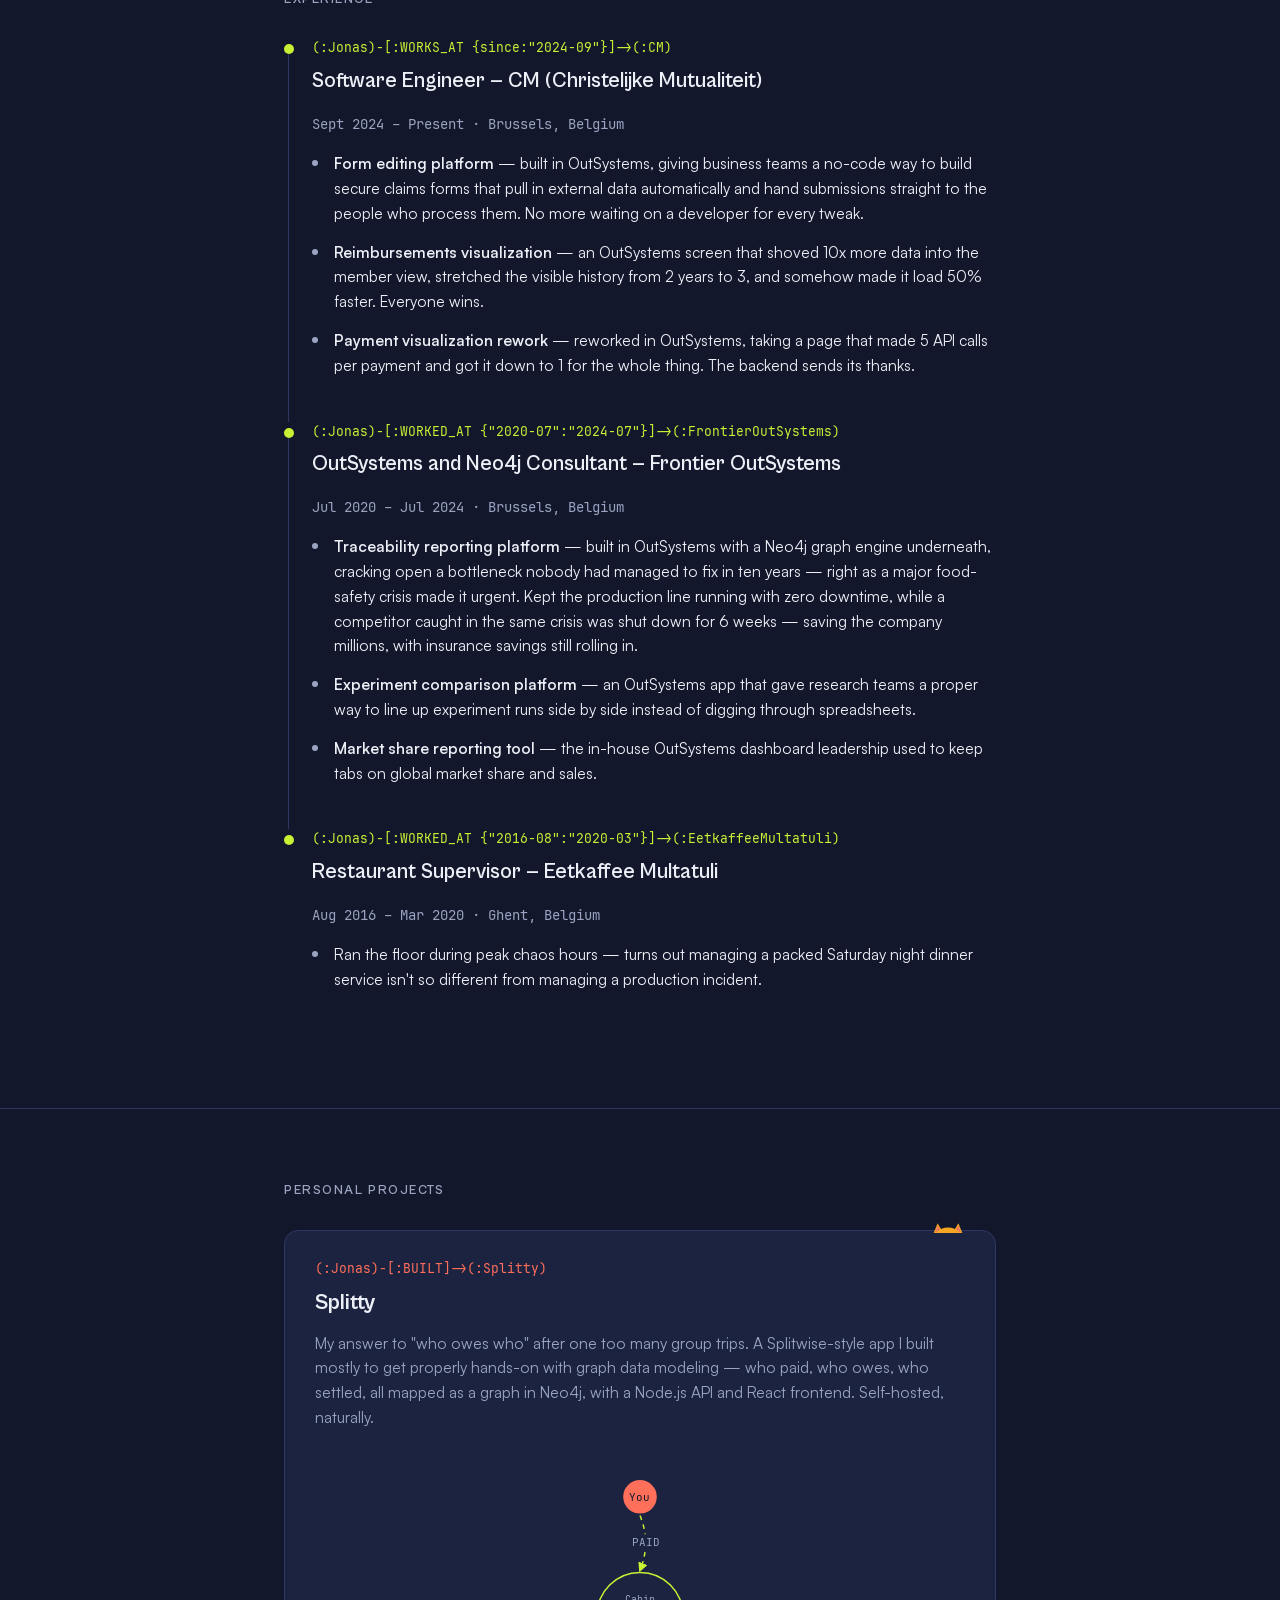
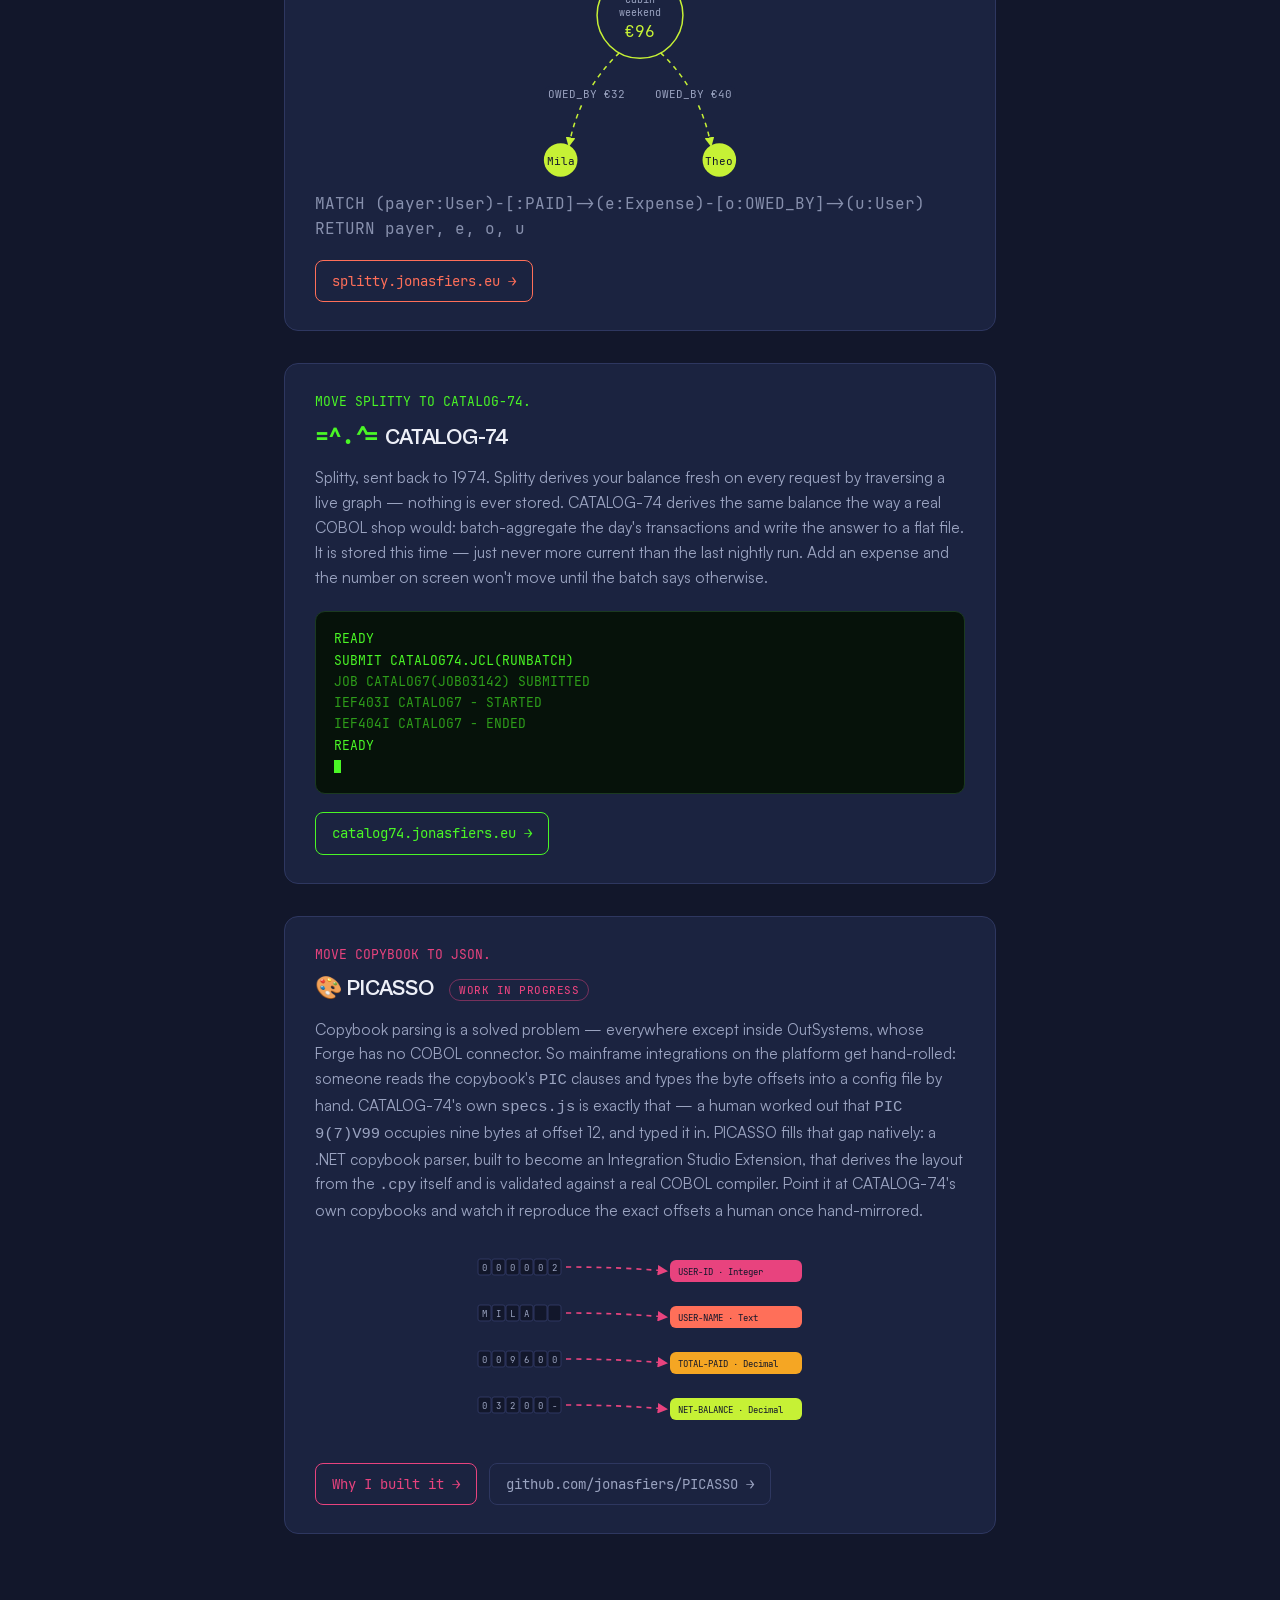
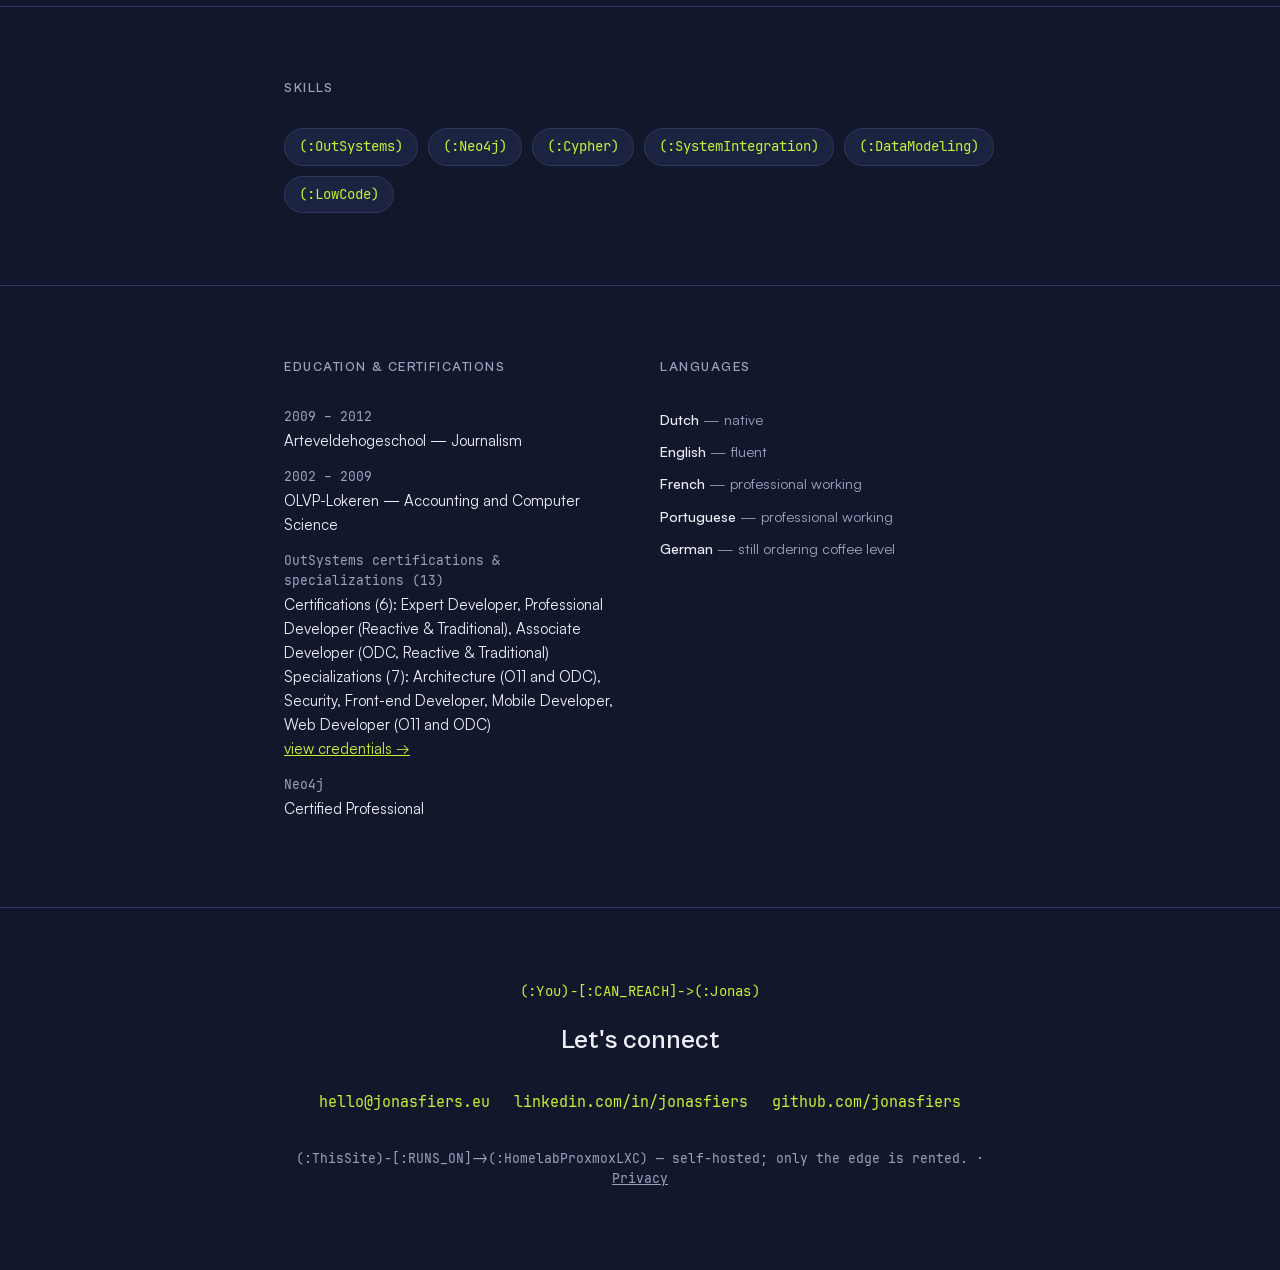
==== commit 65ad0837: "certifications: 13, adding the ODC architecture specialization Architecture is now held on both plat" ====
--- a/index.html
+++ b/index.html
@@ -99,7 +99,7 @@
         <div class="label">weeks of downtime during a major food-safety crisis &mdash; a competitor caught in it was down for 6</div>
       </div>
       <div class="stat">
-        <div class="num">12</div>
+        <div class="num">13</div>
         <div class="label">OutSystems certifications &amp; specializations, from Associate Developer up to Expert Developer</div>
       </div>
     </div>
@@ -355,9 +355,9 @@
       <div class="list-item"><span class="label">2009 &ndash; 2012</span>Arteveldehogeschool &mdash; Journalism</div>
       <div class="list-item"><span class="label">2002 &ndash; 2009</span>OLVP-Lokeren &mdash; Accounting and Computer Science</div>
       <div class="list-item">
-        <span class="label">OutSystems certifications &amp; specializations (12)</span>
+        <span class="label">OutSystems certifications &amp; specializations (13)</span>
         Certifications (6): Expert Developer, Professional Developer (Reactive &amp; Traditional), Associate Developer (ODC, Reactive &amp; Traditional)<br>
-        Specializations (6): Architecture, Security, Front-end Developer, Mobile Developer, Web Developer (O11 and ODC)<br>
+        Specializations (7): Architecture (O11 and ODC), Security, Front-end Developer, Mobile Developer, Web Developer (O11 and ODC)<br>
         <a href="https://www.outsystems.com/profile/zbgarzwij8/learn?trk=public_profile_see-credential" target="_blank" rel="noopener" style="color:var(--lime);">view credentials &rarr;</a>
       </div>
       <div class="list-item">
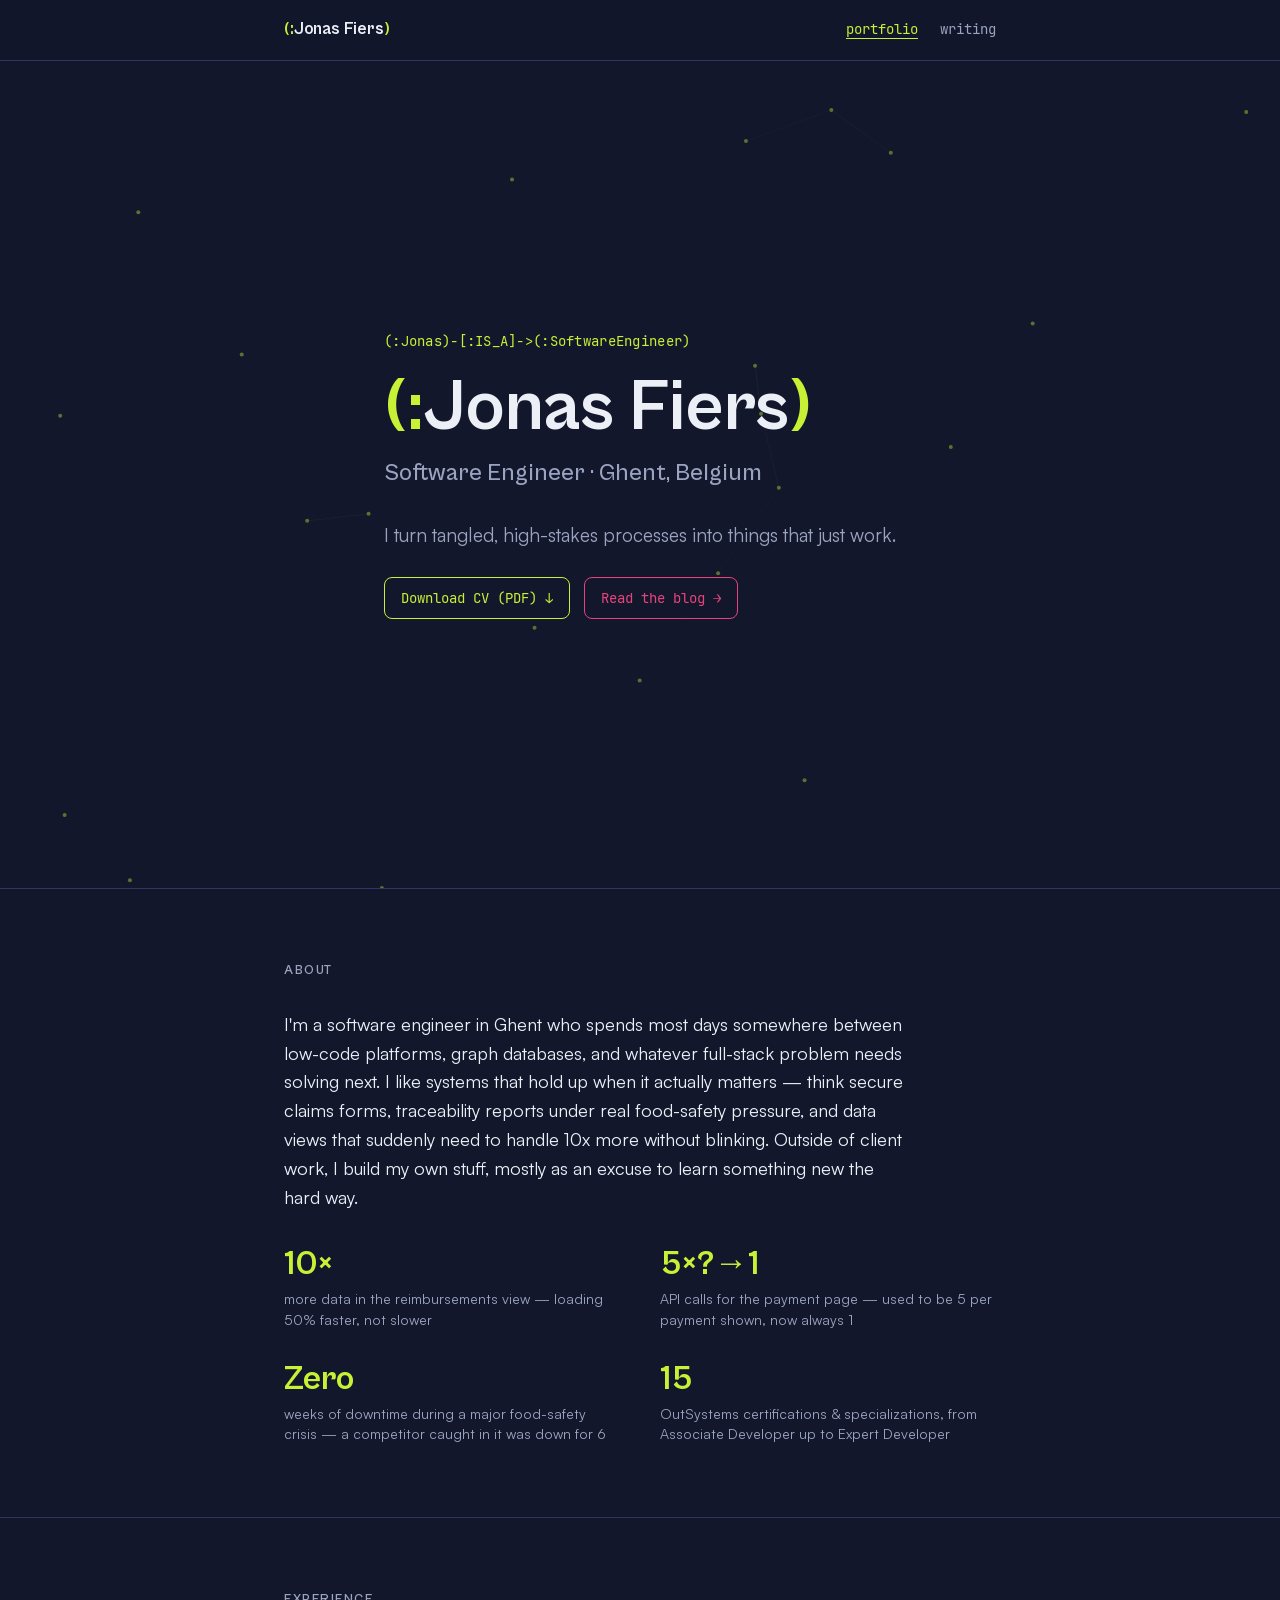
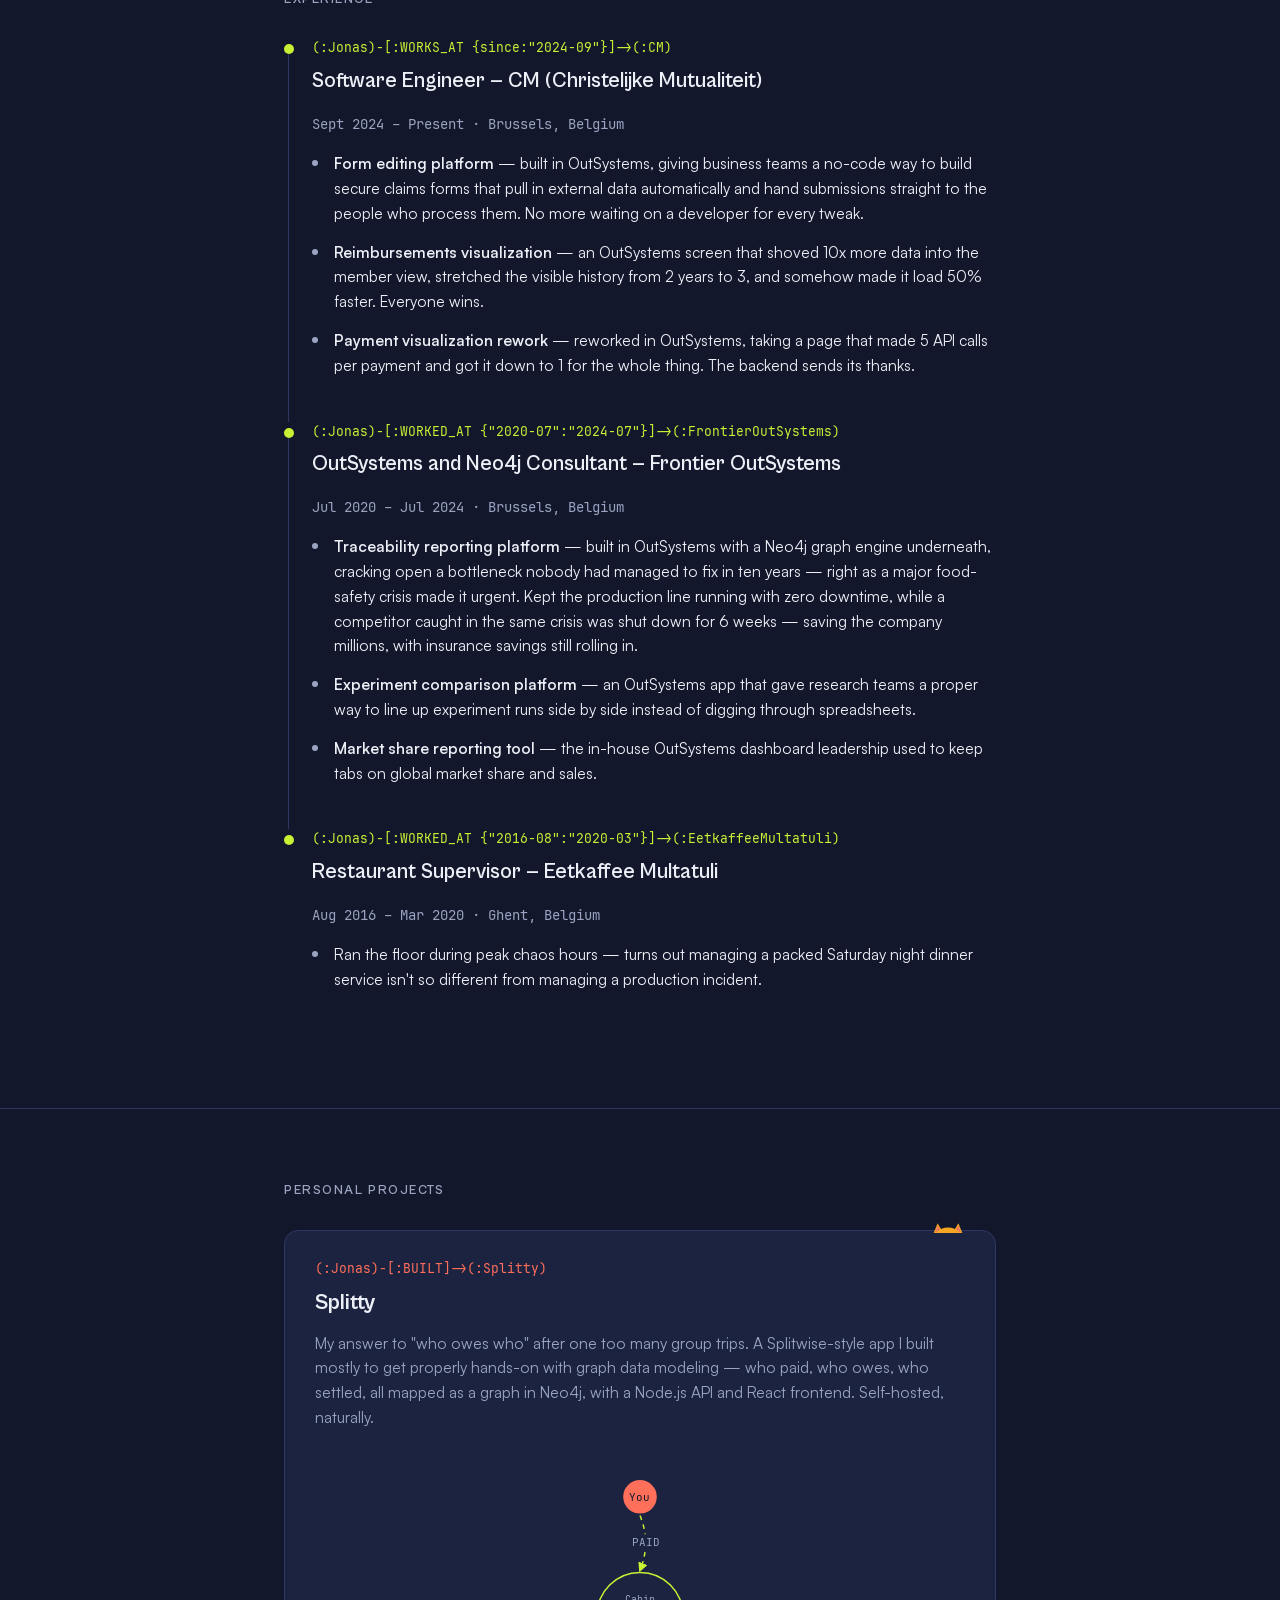
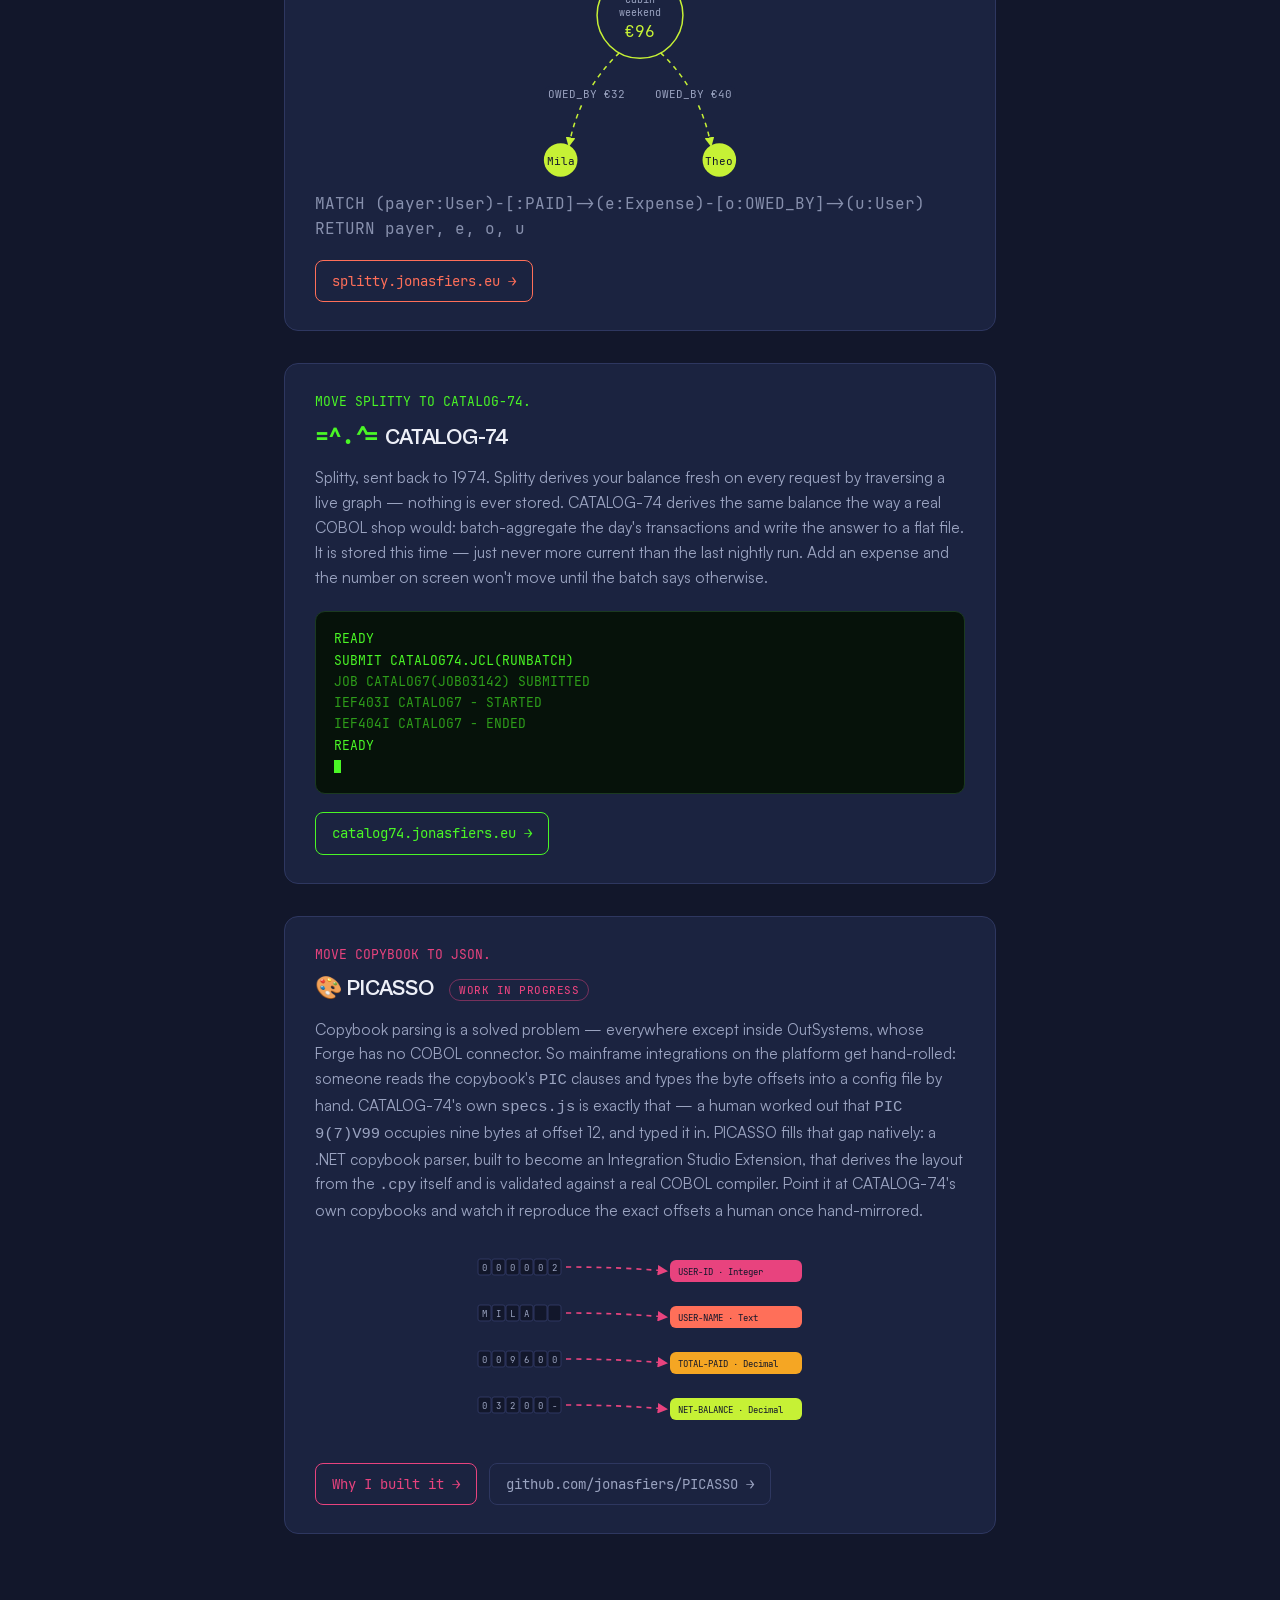
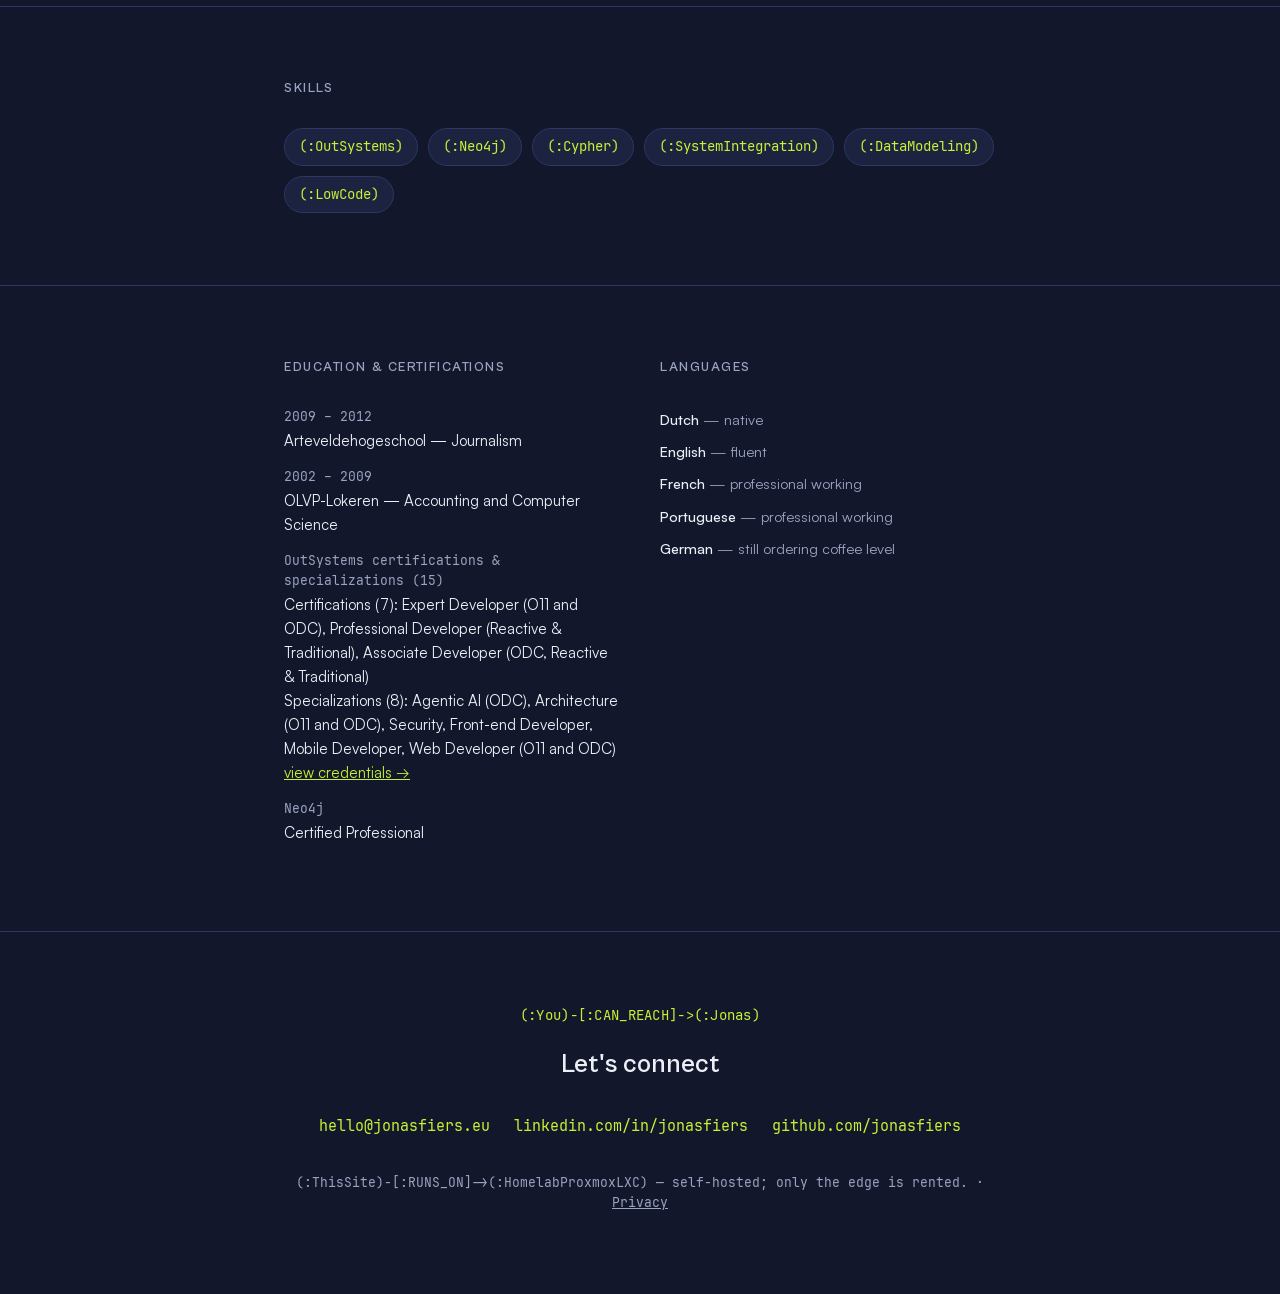
==== commit 4c381fc1: "certifications: 15, adding ODC Expert Developer and Agentic AI Specialist Both attained 2026-08-05, " ====
--- a/index.html
+++ b/index.html
@@ -48,7 +48,7 @@
     "https://catalog74.jonasfiers.eu",
     "https://github.com/jonasfiers/PICASSO"
   ],
-  "knowsAbout": ["OutSystems", "Neo4j", "Cypher Query Language", "Low-code development", "Graph data modeling", "COBOL", "Legacy system integration"]
+  "knowsAbout": ["OutSystems", "Neo4j", "Cypher Query Language", "Low-code development", "Graph data modeling", "Agentic AI", "COBOL", "Legacy system integration"]
 }
 </script>
 </head>
@@ -99,7 +99,7 @@
         <div class="label">weeks of downtime during a major food-safety crisis &mdash; a competitor caught in it was down for 6</div>
       </div>
       <div class="stat">
-        <div class="num">13</div>
+        <div class="num">15</div>
         <div class="label">OutSystems certifications &amp; specializations, from Associate Developer up to Expert Developer</div>
       </div>
     </div>
@@ -355,9 +355,9 @@
       <div class="list-item"><span class="label">2009 &ndash; 2012</span>Arteveldehogeschool &mdash; Journalism</div>
       <div class="list-item"><span class="label">2002 &ndash; 2009</span>OLVP-Lokeren &mdash; Accounting and Computer Science</div>
       <div class="list-item">
-        <span class="label">OutSystems certifications &amp; specializations (13)</span>
-        Certifications (6): Expert Developer, Professional Developer (Reactive &amp; Traditional), Associate Developer (ODC, Reactive &amp; Traditional)<br>
-        Specializations (7): Architecture (O11 and ODC), Security, Front-end Developer, Mobile Developer, Web Developer (O11 and ODC)<br>
+        <span class="label">OutSystems certifications &amp; specializations (15)</span>
+        Certifications (7): Expert Developer (O11 and ODC), Professional Developer (Reactive &amp; Traditional), Associate Developer (ODC, Reactive &amp; Traditional)<br>
+        Specializations (8): Agentic AI (ODC), Architecture (O11 and ODC), Security, Front-end Developer, Mobile Developer, Web Developer (O11 and ODC)<br>
         <a href="https://www.outsystems.com/profile/zbgarzwij8/learn?trk=public_profile_see-credential" target="_blank" rel="noopener" style="color:var(--lime);">view credentials &rarr;</a>
       </div>
       <div class="list-item">
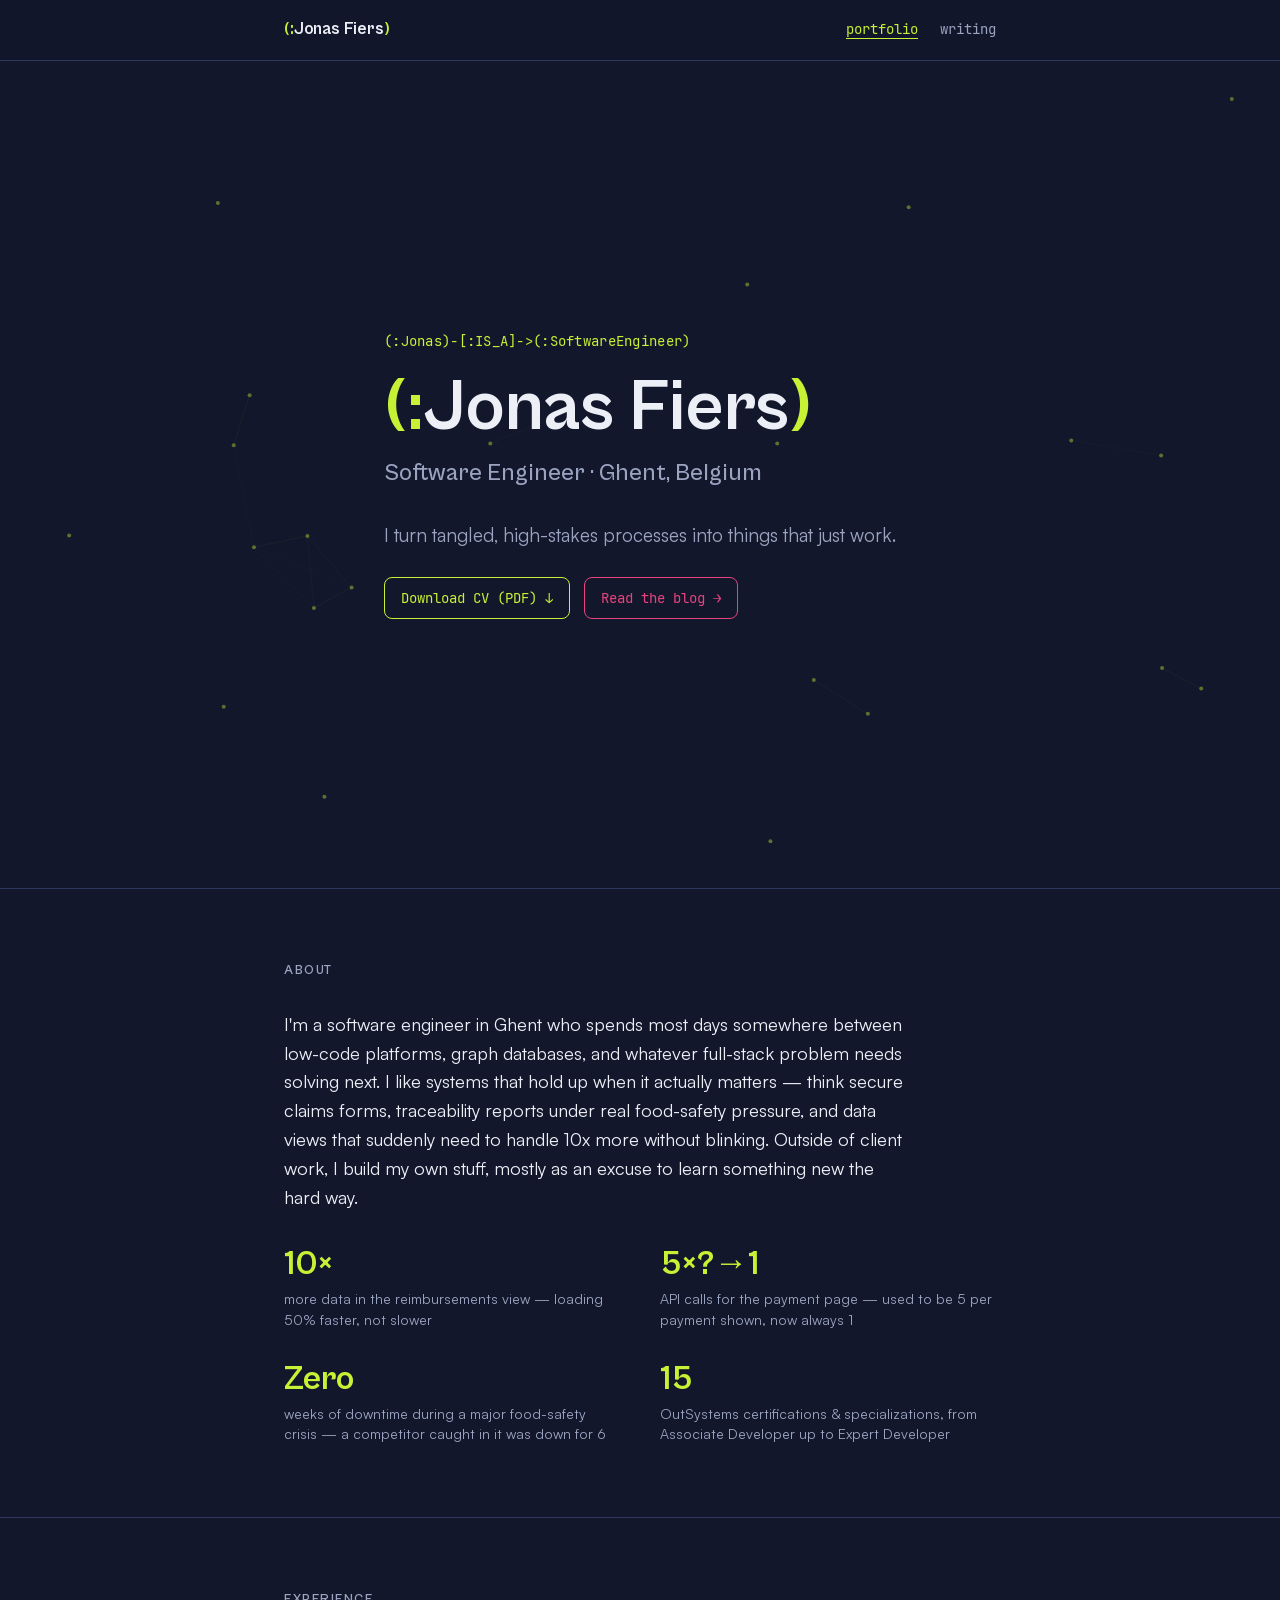
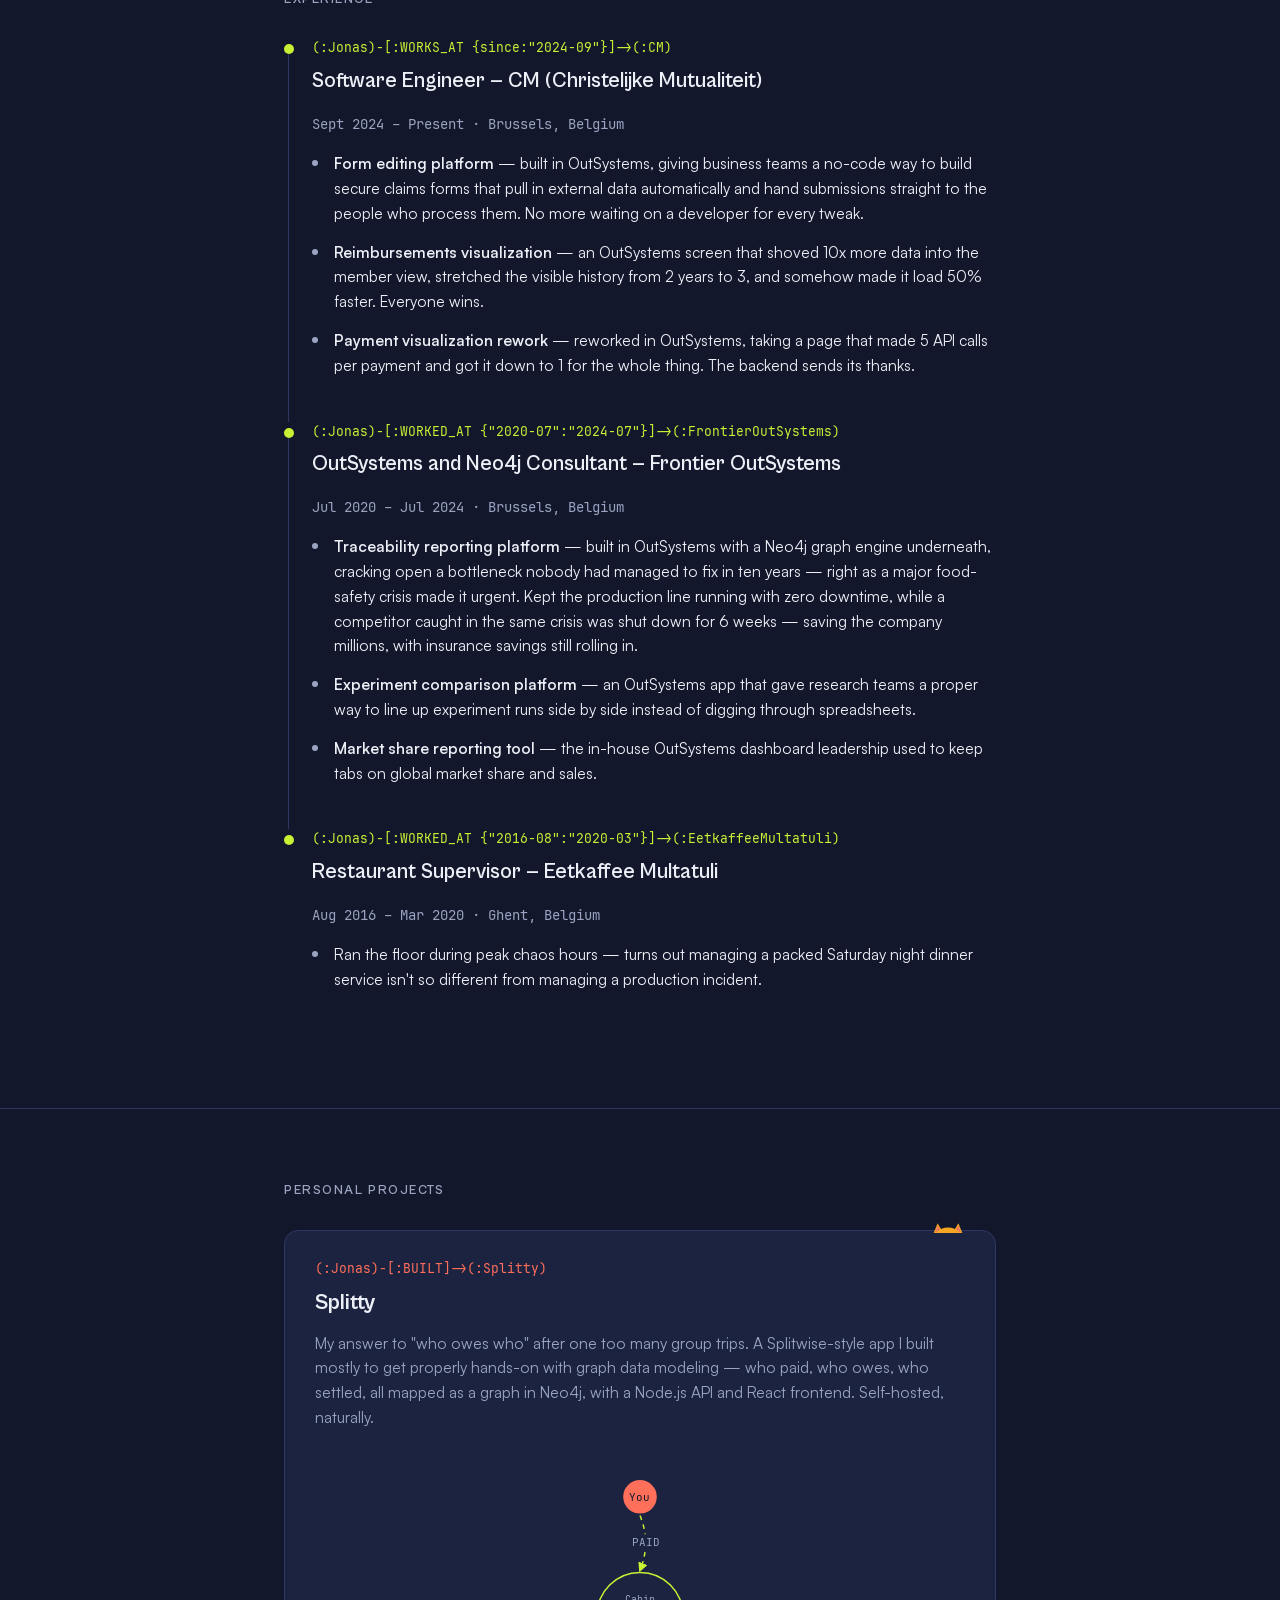
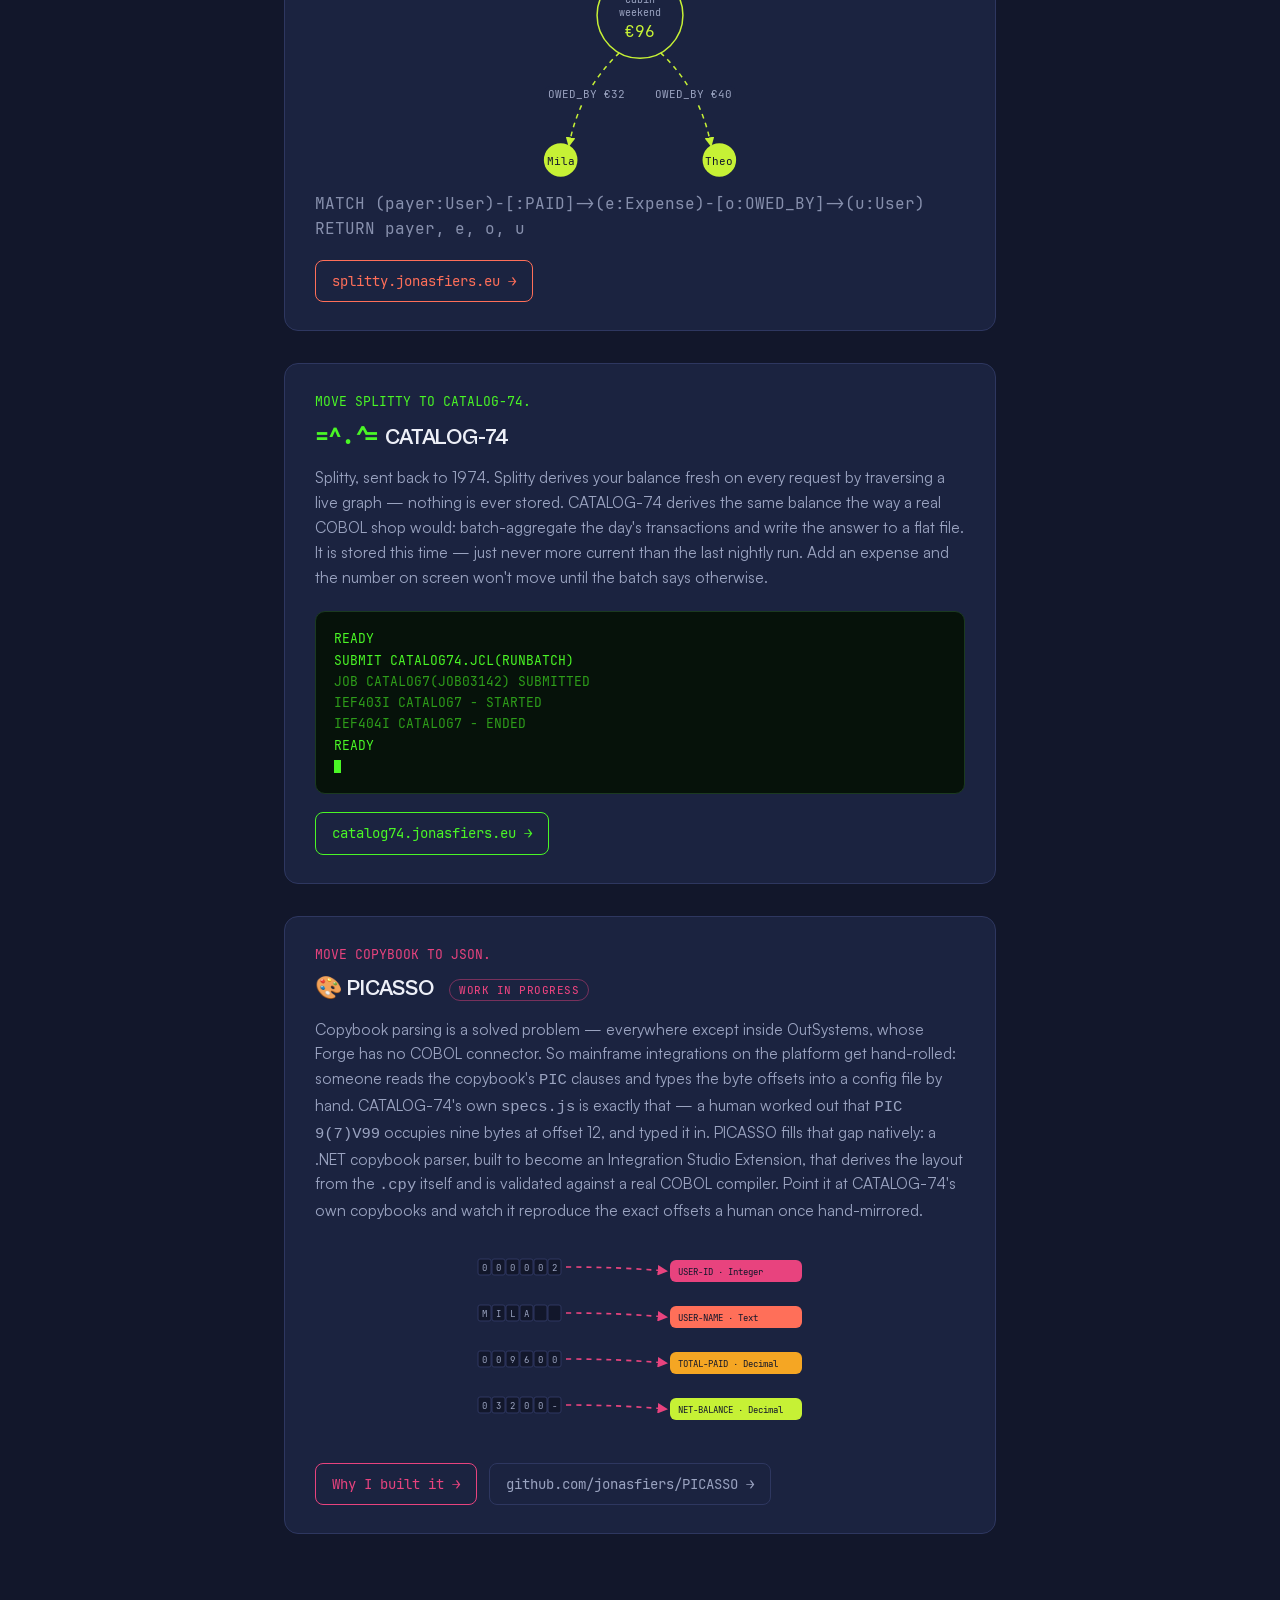
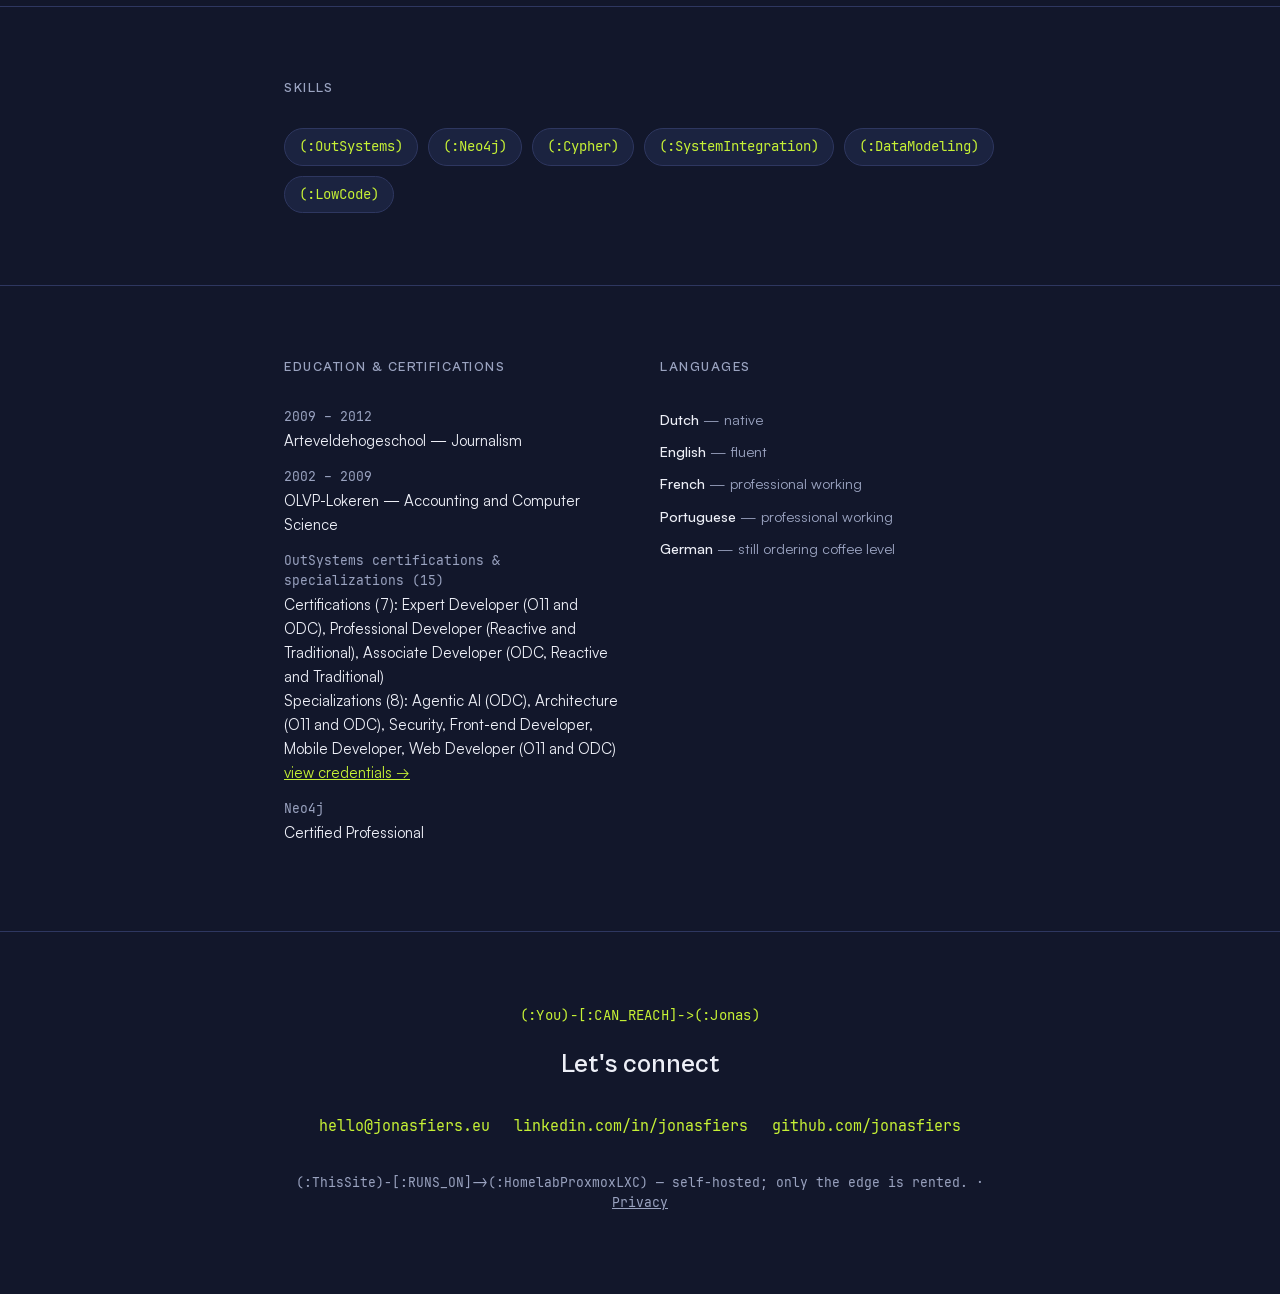
==== commit e5b5929e: "certifications: use "and" consistently inside the credential parentheticals (Reactive & Traditional)" ====
--- a/index.html
+++ b/index.html
@@ -356,7 +356,7 @@
       <div class="list-item"><span class="label">2002 &ndash; 2009</span>OLVP-Lokeren &mdash; Accounting and Computer Science</div>
       <div class="list-item">
         <span class="label">OutSystems certifications &amp; specializations (15)</span>
-        Certifications (7): Expert Developer (O11 and ODC), Professional Developer (Reactive &amp; Traditional), Associate Developer (ODC, Reactive &amp; Traditional)<br>
+        Certifications (7): Expert Developer (O11 and ODC), Professional Developer (Reactive and Traditional), Associate Developer (ODC, Reactive and Traditional)<br>
         Specializations (8): Agentic AI (ODC), Architecture (O11 and ODC), Security, Front-end Developer, Mobile Developer, Web Developer (O11 and ODC)<br>
         <a href="https://www.outsystems.com/profile/zbgarzwij8/learn?trk=public_profile_see-credential" target="_blank" rel="noopener" style="color:var(--lime);">view credentials &rarr;</a>
       </div>
